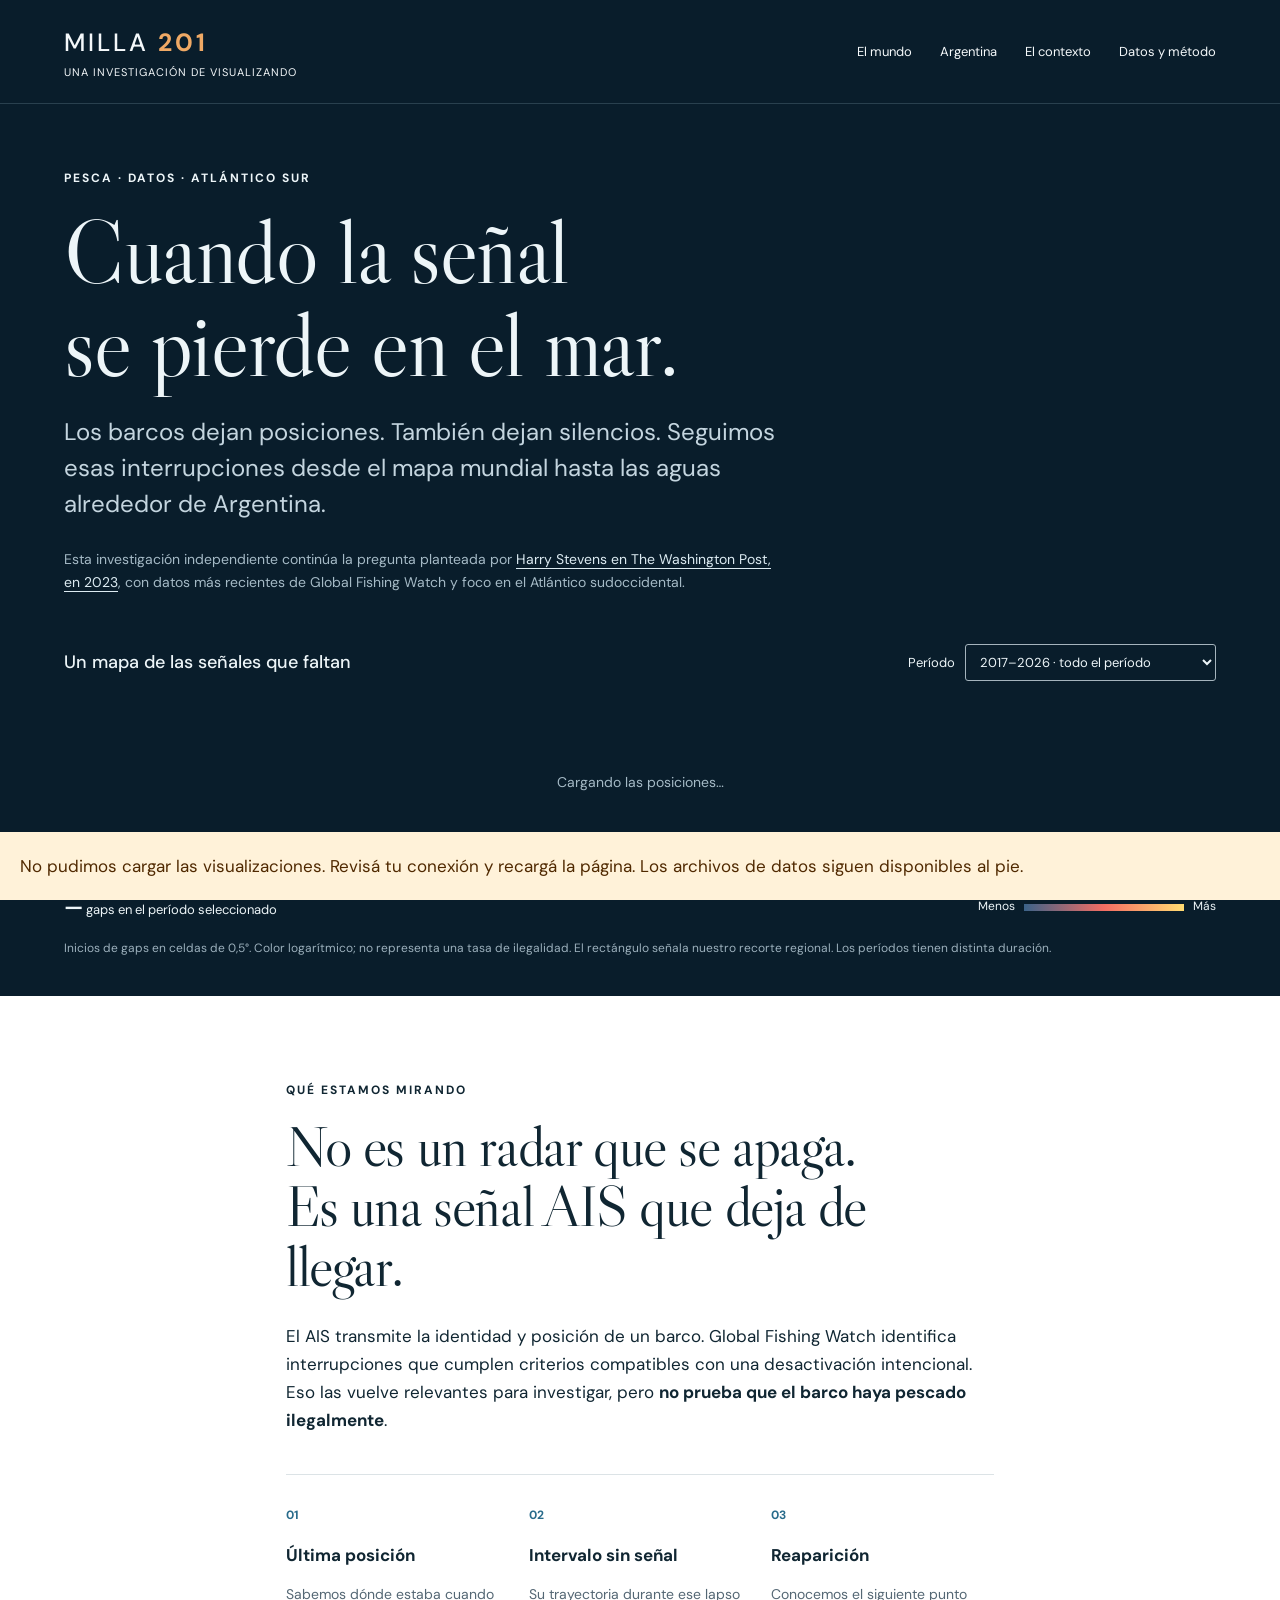
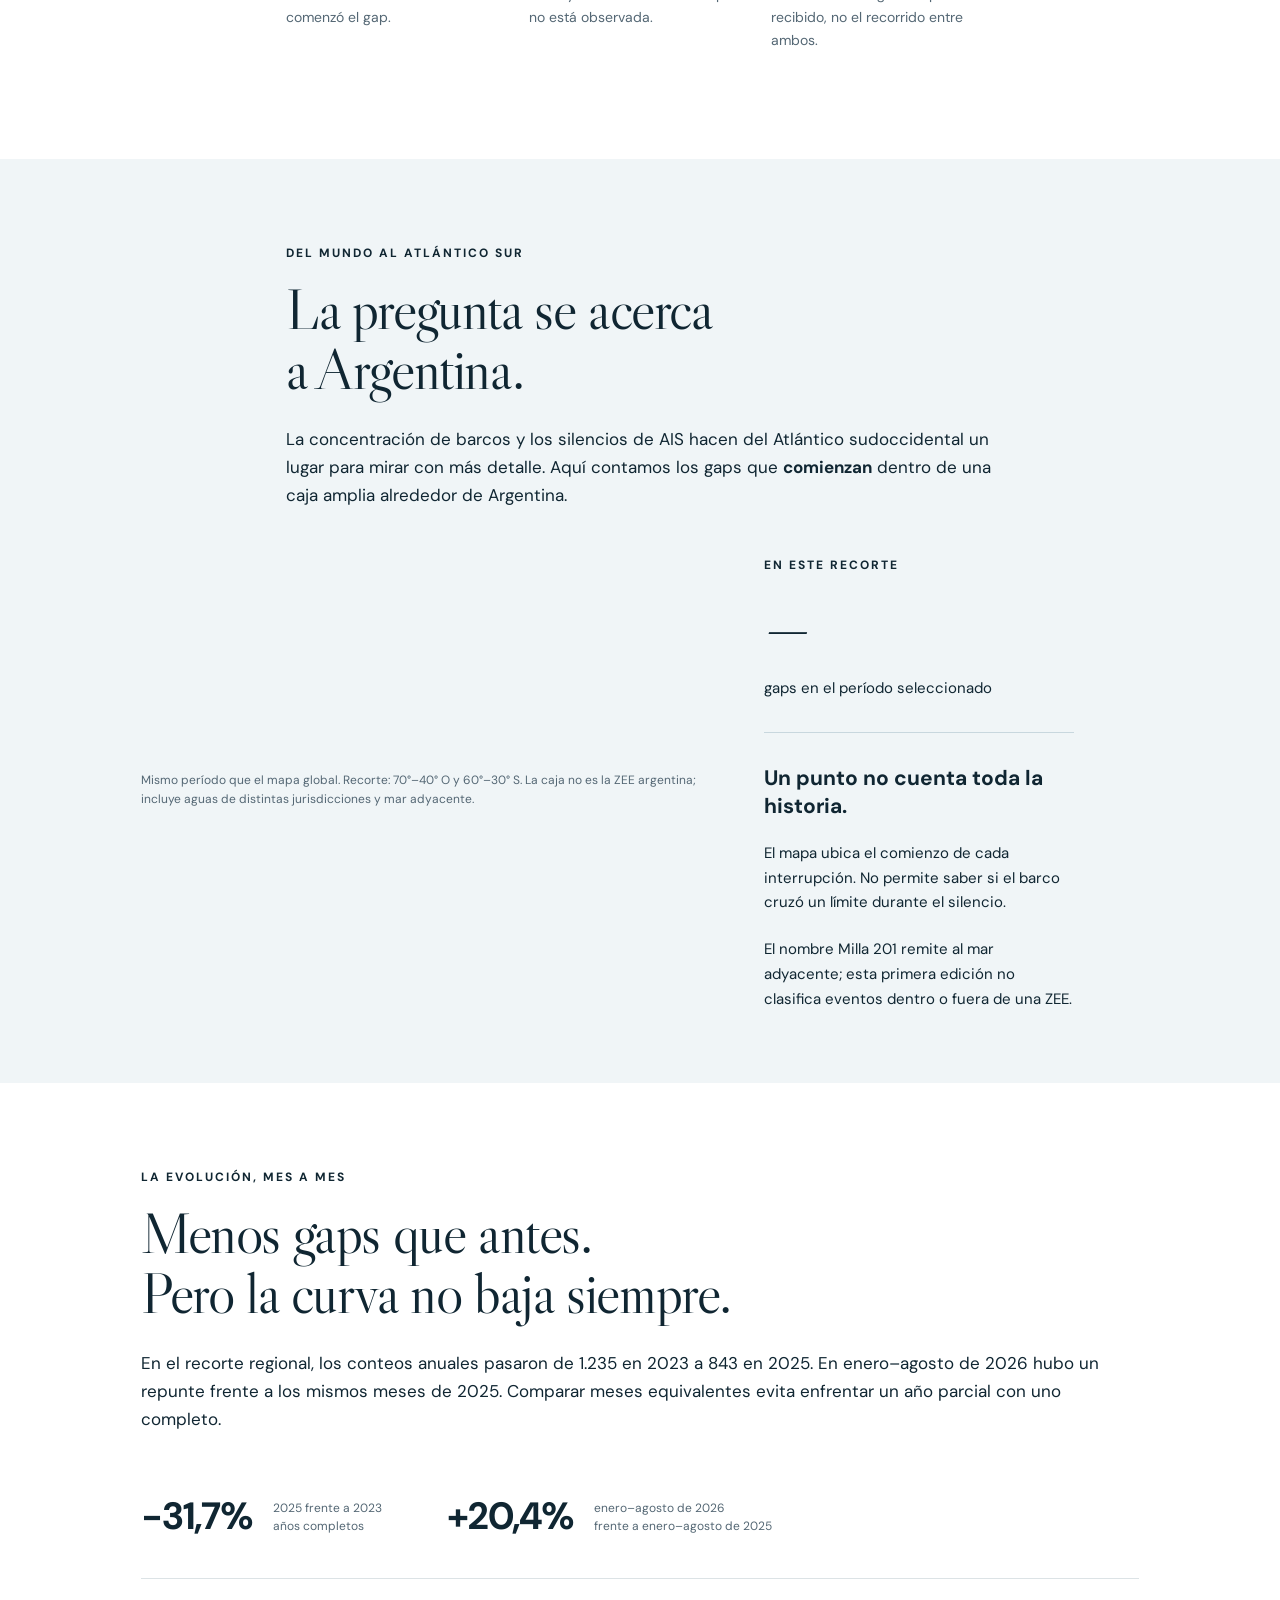
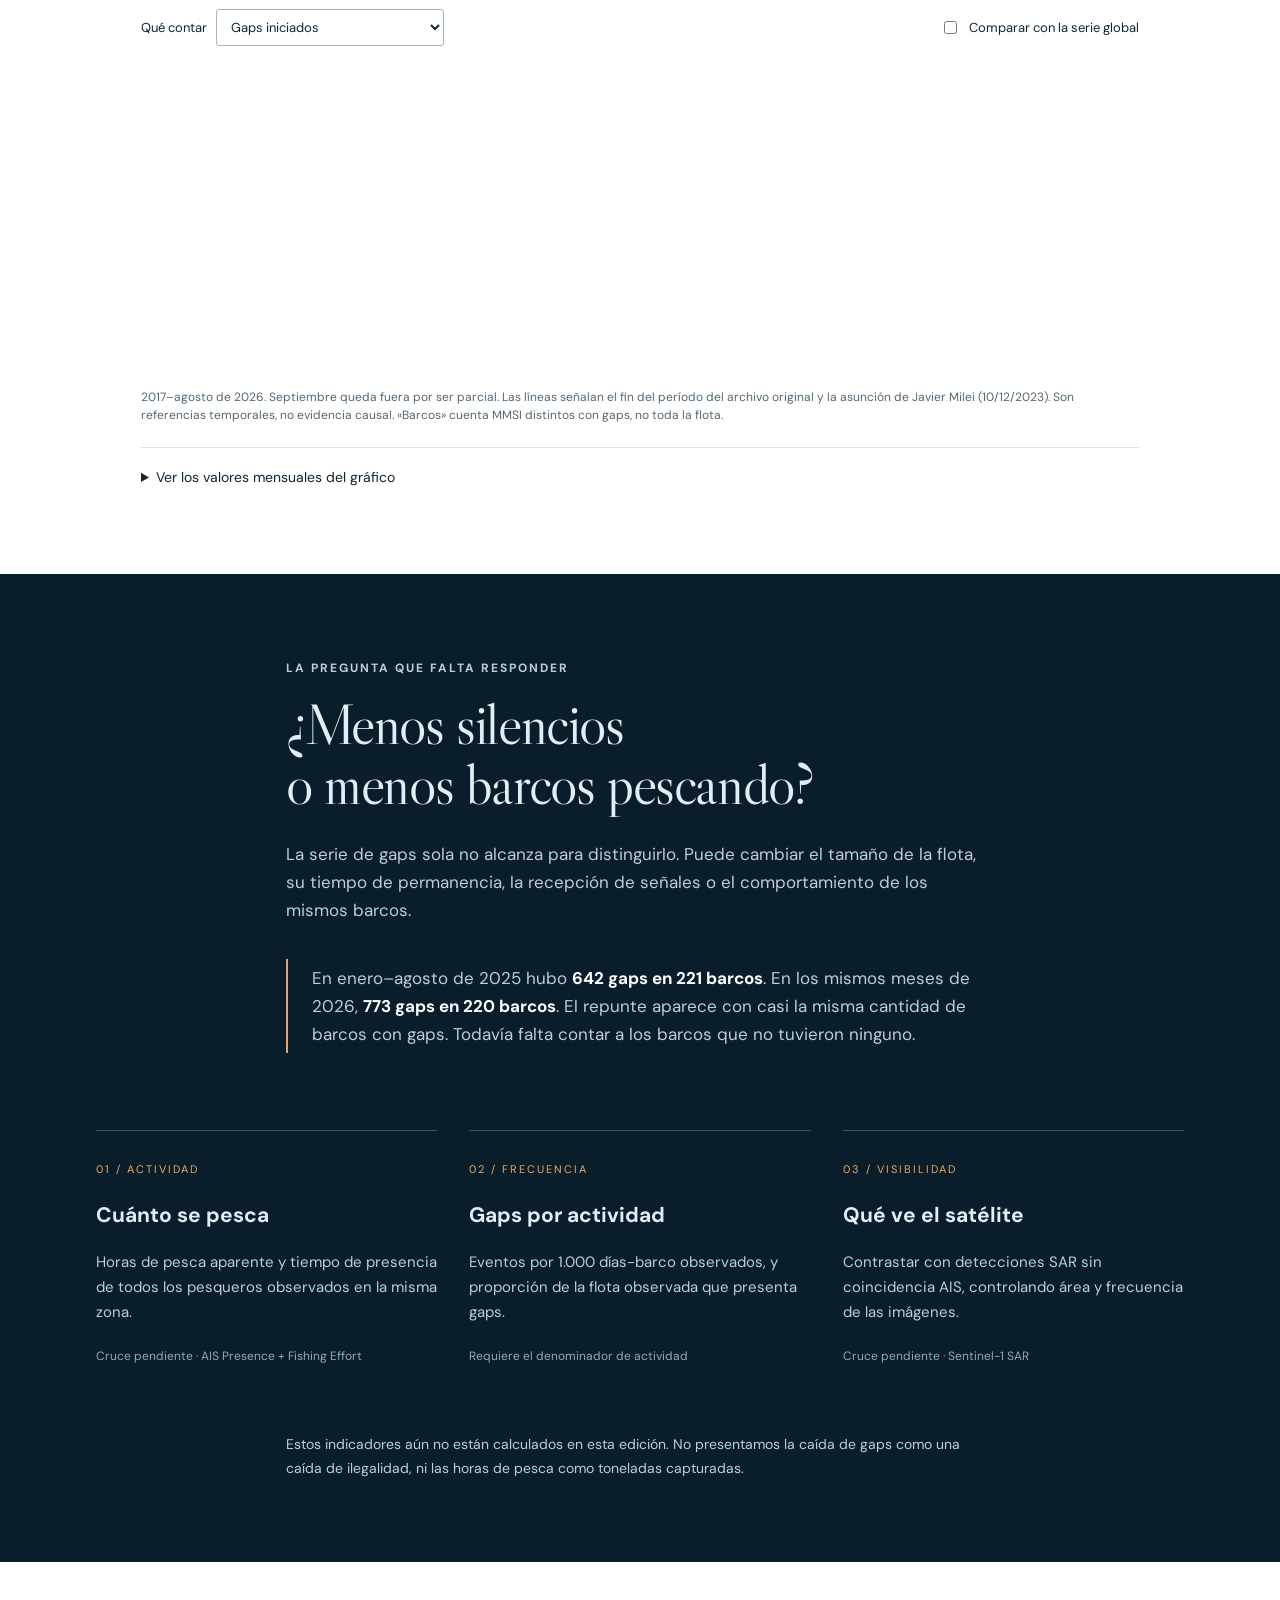
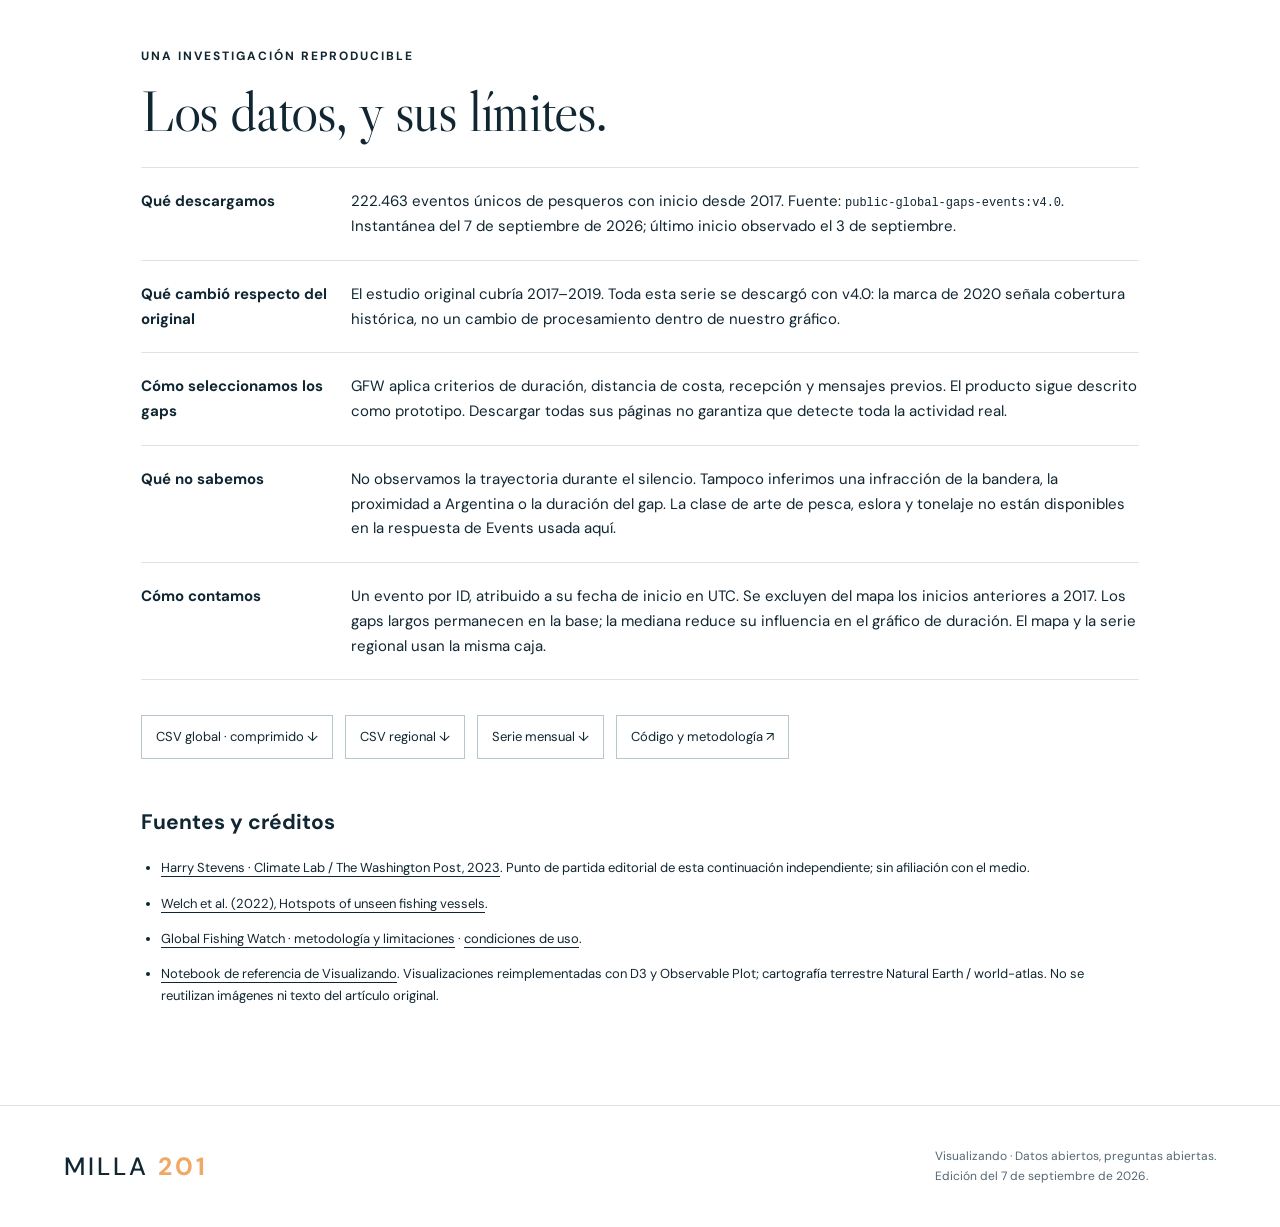
==== site/index.html @ 171c36e3 "Build Milla 201 research site and reproducible GFW data pipeline" ====
<!doctype html>
<html lang="es"><head><meta charset="utf-8"><meta name="viewport" content="width=device-width,initial-scale=1"><meta name="description" content="Una investigación visual sobre los silencios del AIS y la pesca en el Atlántico sudoccidental. Datos de Global Fishing Watch, 2017–2026."><meta name="theme-color" content="#091d2b"><title>Milla 201 — La pesca cuando la señal se pierde</title><link rel="stylesheet" href="css/style.css"><script defer src="vendor/d3.min.js"></script><script defer src="vendor/topojson-client.min.js"></script><script defer src="vendor/plot.umd.min.js"></script><script defer src="js/app.js"></script></head>
<body><a class="skip" href="#argentina">Saltar al análisis de Argentina</a>
<header><a class="brand" href="#">MILLA <b>201</b><span>Una investigación de Visualizando</span></a><nav aria-label="Secciones"><a href="#mundo">El mundo</a><a href="#argentina">Argentina</a><a href="#contexto">El contexto</a><a href="#metodo">Datos y método</a></nav></header>
<main>
<section id="mundo" class="opening"><div class="intro"><p class="eyebrow">PESCA · DATOS · ATLÁNTICO SUR</p><h1>Cuando la señal<br>se pierde en el mar.</h1><p class="deck">Los barcos dejan posiciones. También dejan silencios. Seguimos esas interrupciones desde el mapa mundial hasta las aguas alrededor de Argentina.</p><p class="origin">Esta investigación independiente continúa la pregunta planteada por <a href="https://www.washingtonpost.com/climate-environment/interactive/2023/map-illegal-fishing/">Harry Stevens en The Washington Post, en 2023</a>, con datos más recientes de Global Fishing Watch y foco en el Atlántico sudoccidental.</p></div>
<div class="map-top"><h2>Un mapa de las señales que faltan</h2><label>Período <select id="period"><option value="all">2017–2026 · todo el período</option><option value="2017-2019">2017–2019 · período original</option><option value="2020-2022">2020–2022</option><option value="2023-2025">2023–2025</option><option value="2026">2026 · hasta el 3 de septiembre</option></select></label></div>
<div id="global-map" class="map global" role="img" aria-label="Mapa mundial de inicios de gaps AIS"><p class="loading">Cargando las posiciones…</p></div><div class="map-bottom"><p><strong id="global-count">—</strong> gaps en el período seleccionado</p><div class="legend"><span>Menos</span><i></i><span>Más</span></div></div><p class="figure-note">Inicios de gaps en celdas de 0,5°. Color logarítmico; no representa una tasa de ilegalidad. El rectángulo señala nuestro recorte regional. Los períodos tienen distinta duración.</p></section>
<section class="reading explainer"><p class="eyebrow">QUÉ ESTAMOS MIRANDO</p><h2>No es un radar que se apaga.<br>Es una señal AIS que deja de llegar.</h2><p>El AIS transmite la identidad y posición de un barco. Global Fishing Watch identifica interrupciones que cumplen criterios compatibles con una desactivación intencional. Eso las vuelve relevantes para investigar, pero <strong>no prueba que el barco haya pescado ilegalmente</strong>.</p><div class="sequence"><div><b>01</b><h3>Última posición</h3><p>Sabemos dónde estaba cuando comenzó el gap.</p></div><div><b>02</b><h3>Intervalo sin señal</h3><p>Su trayectoria durante ese lapso no está observada.</p></div><div><b>03</b><h3>Reaparición</h3><p>Conocemos el siguiente punto recibido, no el recorrido entre ambos.</p></div></div></section>
<section id="argentina" class="regional"><div class="reading"><p class="eyebrow">DEL MUNDO AL ATLÁNTICO SUR</p><h2>La pregunta se acerca<br>a Argentina.</h2><p>La concentración de barcos y los silencios de AIS hacen del Atlántico sudoccidental un lugar para mirar con más detalle. Aquí contamos los gaps que <strong>comienzan</strong> dentro de una caja amplia alrededor de Argentina.</p></div><div class="region-layout"><div><div id="region-map" class="map" role="img" aria-label="Inicios de gaps en el Atlántico sudoccidental"></div><p class="figure-note">Mismo período que el mapa global. Recorte: 70°–40° O y 60°–30° S. La caja no es la ZEE argentina; incluye aguas de distintas jurisdicciones y mar adyacente.</p></div><aside><p class="eyebrow">EN ESTE RECORTE</p><p class="big" id="region-count">—</p><p>gaps en el período seleccionado</p><hr><h3>Un punto no cuenta toda la historia.</h3><p>El mapa ubica el comienzo de cada interrupción. No permite saber si el barco cruzó un límite durante el silencio.</p><p>El nombre Milla 201 remite al mar adyacente; esta primera edición no clasifica eventos dentro o fuera de una ZEE.</p></aside></div></section>
<section class="reading wide"><p class="eyebrow">LA EVOLUCIÓN, MES A MES</p><h2>Menos gaps que antes.<br>Pero la curva no baja siempre.</h2><p>En el recorte regional, los conteos anuales pasaron de 1.235 en 2023 a 843 en 2025. En enero–agosto de 2026 hubo un repunte frente a los mismos meses de 2025. Comparar meses equivalentes evita enfrentar un año parcial con uno completo.</p><div class="stat-row"><div><strong>−31,7%</strong><span>2025 frente a 2023<br>años completos</span></div><div><strong>+20,4%</strong><span>enero–agosto de 2026<br>frente a enero–agosto de 2025</span></div></div>
<div class="chart-toolbar"><label>Qué contar <select id="metric"><option value="events">Gaps iniciados</option><option value="vessels">Barcos con al menos un gap</option><option value="medianHours">Duración mediana del gap</option></select></label><label><input type="checkbox" id="show-global"> Comparar con la serie global</label></div><div id="timeline" class="chart" aria-live="polite"></div><div id="global-timeline" class="chart" hidden></div><p class="figure-note">2017–agosto de 2026. Septiembre queda fuera por ser parcial. Las líneas señalan el fin del período del archivo original y la asunción de Javier Milei (10/12/2023). Son referencias temporales, no evidencia causal. «Barcos» cuenta MMSI distintos con gaps, no toda la flota.</p><details><summary>Ver los valores mensuales del gráfico</summary><div class="table-wrap"><table id="monthly-table"><caption>Atlántico sudoccidental · datos mensuales</caption><thead><tr><th>Mes</th><th>Gaps</th><th>Barcos con gaps</th><th>Mediana (horas)</th></tr></thead><tbody></tbody></table></div></details></section>
<section id="contexto" class="context"><div class="reading"><p class="eyebrow">LA PREGUNTA QUE FALTA RESPONDER</p><h2>¿Menos silencios<br>o menos barcos pescando?</h2><p>La serie de gaps sola no alcanza para distinguirlo. Puede cambiar el tamaño de la flota, su tiempo de permanencia, la recepción de señales o el comportamiento de los mismos barcos.</p><p class="callout">En enero–agosto de 2025 hubo <strong>642 gaps en 221 barcos</strong>. En los mismos meses de 2026, <strong>773 gaps en 220 barcos</strong>. El repunte aparece con casi la misma cantidad de barcos con gaps. Todavía falta contar a los barcos que no tuvieron ninguno.</p></div><div class="question-grid"><article><span>01 / ACTIVIDAD</span><h3>Cuánto se pesca</h3><p>Horas de pesca aparente y tiempo de presencia de todos los pesqueros observados en la misma zona.</p><p class="status">Cruce pendiente · AIS Presence + Fishing Effort</p></article><article><span>02 / FRECUENCIA</span><h3>Gaps por actividad</h3><p>Eventos por 1.000 días-barco observados, y proporción de la flota observada que presenta gaps.</p><p class="status">Requiere el denominador de actividad</p></article><article><span>03 / VISIBILIDAD</span><h3>Qué ve el satélite</h3><p>Contrastar con detecciones SAR sin coincidencia AIS, controlando área y frecuencia de las imágenes.</p><p class="status">Cruce pendiente · Sentinel-1 SAR</p></article></div><div class="reading"><p>Estos indicadores aún no están calculados en esta edición. No presentamos la caída de gaps como una caída de ilegalidad, ni las horas de pesca como toneladas capturadas.</p></div></section>
<section id="metodo" class="reading wide methodology"><p class="eyebrow">UNA INVESTIGACIÓN REPRODUCIBLE</p><h2>Los datos, y sus límites.</h2><dl><dt>Qué descargamos</dt><dd>222.463 eventos únicos de pesqueros con inicio desde 2017. Fuente: <code>public-global-gaps-events:v4.0</code>. Instantánea del 7 de septiembre de 2026; último inicio observado el 3 de septiembre.</dd><dt>Qué cambió respecto del original</dt><dd>El estudio original cubría 2017–2019. Toda esta serie se descargó con v4.0: la marca de 2020 señala cobertura histórica, no un cambio de procesamiento dentro de nuestro gráfico.</dd><dt>Cómo seleccionamos los gaps</dt><dd>GFW aplica criterios de duración, distancia de costa, recepción y mensajes previos. El producto sigue descrito como prototipo. Descargar todas sus páginas no garantiza que detecte toda la actividad real.</dd><dt>Qué no sabemos</dt><dd>No observamos la trayectoria durante el silencio. Tampoco inferimos una infracción de la bandera, la proximidad a Argentina o la duración del gap. La clase de arte de pesca, eslora y tonelaje no están disponibles en la respuesta de Events usada aquí.</dd><dt>Cómo contamos</dt><dd>Un evento por ID, atribuido a su fecha de inicio en UTC. Se excluyen del mapa los inicios anteriores a 2017. Los gaps largos permanecen en la base; la mediana reduce su influencia en el gráfico de duración. El mapa y la serie regional usan la misma caja.</dd></dl>
<div class="downloads"><a href="data/ais_disabling_events_2017_2026.csv.gz" download>CSV global · comprimido ↓</a><a href="data/ais_disabling_events_atlantico.csv" download>CSV regional ↓</a><a href="data/monthly.csv" download>Serie mensual ↓</a><a href="https://github.com/visualizando/milla201">Código y metodología ↗</a></div>
<h3>Fuentes y créditos</h3><ul class="sources"><li><a href="https://www.washingtonpost.com/climate-environment/interactive/2023/map-illegal-fishing/">Harry Stevens · Climate Lab / The Washington Post, 2023</a>. Punto de partida editorial de esta continuación independiente; sin afiliación con el medio.</li><li><a href="https://github.com/GlobalFishingWatch/AIS-disabling-high-seas">Welch et al. (2022), Hotspots of unseen fishing vessels</a>.</li><li><a href="https://globalfishingwatch.org/our-apis/documentation/docs/v3/general-api-doc/data-caveats">Global Fishing Watch · metodología y limitaciones</a> · <a href="https://globalfishingwatch.org/our-apis/documentation/docs/license-rate-limits">condiciones de uso</a>.</li><li><a href="https://old.observablehq.com/@rusosnith/pesca-ilegal">Notebook de referencia de Visualizando</a>. Visualizaciones reimplementadas con D3 y Observable Plot; cartografía terrestre Natural Earth / world-atlas. No se reutilizan imágenes ni texto del artículo original.</li></ul></section>
</main><footer><a class="brand" href="#">MILLA <b>201</b></a><p>Visualizando · Datos abiertos, preguntas abiertas.<br>Edición del 7 de septiembre de 2026.</p></footer><div id="error" hidden role="alert"></div>
</body></html>
---- site/css/style.css ----
@import url('https://fonts.googleapis.com/css2?family=DM+Sans:wght@400;500;600;700&family=Libre+Caslon+Display&display=swap');
:root{--ink:#102632;--navy:#091d2b;--blue:#286b8b;--paper:#fff;--muted:#546774;--line:#dce3e6;--orange:#ba733d}*{box-sizing:border-box}html{scroll-behavior:smooth;scroll-padding-top:80px}body{margin:0;background:var(--paper);color:var(--ink);font:17px/1.65 'DM Sans',system-ui,sans-serif}a{color:inherit;text-underline-offset:4px}a:hover{color:#267798}button,select,input{font:inherit}select{padding:8px 30px 8px 10px;border:1px solid #a5b4bd;border-radius:3px;background:transparent;color:inherit;max-width:100%}select option{color:#102632;background:white}:focus-visible{outline:3px solid #dc934c;outline-offset:4px}.skip{position:absolute;top:-100px;left:12px;z-index:10;background:white;padding:12px}.skip:focus{top:10px}header{padding:22px 5vw;display:flex;justify-content:space-between;align-items:center;background:var(--navy);color:#f4f8fa;border-bottom:1px solid #29404e}.brand{text-decoration:none;font-size:25px;letter-spacing:3px;font-weight:500}.brand b{color:#efa965}.brand span{display:block;font-size:11px;font-weight:400;letter-spacing:1px;text-transform:uppercase}nav{display:flex;gap:28px;font-size:13px}nav a{text-decoration:none}h1,h2{font-family:'Libre Caslon Display',Georgia,serif;font-weight:400;line-height:1.04;letter-spacing:-1.4px}h1{font-size:clamp(54px,7vw,104px);margin:16px 0 22px}h2{font-size:clamp(36px,4.5vw,58px);margin:15px 0 26px}h3{font-size:21px;line-height:1.3}p{margin:0 0 22px}.eyebrow{font-size:12px;letter-spacing:2px;font-weight:700;margin-bottom:14px}.opening{padding:65px 5vw 38px;background:var(--navy);color:#edf5f8}.intro{max-width:1000px}.deck{font-size:clamp(19px,2vw,24px);max-width:750px;color:#c4d5df;line-height:1.5}.origin{font-size:14px;max-width:720px;color:#a5bac6;margin:26px 0 50px}.origin a{color:#dcebf2}.map-top{display:flex;align-items:center;justify-content:space-between;gap:24px;max-width:1250px;margin:auto}.map-top h2{font:500 18px 'DM Sans',sans-serif;letter-spacing:0;margin:0}.map-top label{font-size:13px;display:flex;gap:10px;align-items:center}.map{position:relative;width:100%;overflow:hidden}.map canvas{width:100%;display:block}.global{max-width:1400px;margin:20px auto 0}.map-bottom{display:flex;justify-content:space-between;align-items:center;max-width:1250px;margin:4px auto 0;font-size:13px}.map-bottom p{margin:0}.map-bottom strong{font-size:21px;font-variant-numeric:tabular-nums}.legend{display:flex;align-items:center;gap:9px;font-size:12px}.legend i{width:160px;height:7px;background:linear-gradient(90deg,#3b6389,#f36d63,#ffdb72)}.figure-note{font-size:12px;line-height:1.55;color:var(--muted);margin-top:12px}.opening .figure-note{color:#9cb0bc;max-width:1250px;margin:15px auto 0}.reading{max-width:760px;margin:auto;padding:85px 26px}.reading.wide{max-width:1050px}.sequence{display:grid;grid-template-columns:repeat(3,1fr);gap:20px;margin-top:40px;border-top:1px solid var(--line);padding-top:24px}.sequence b{color:var(--blue);font-size:12px}.sequence h3{font-size:17px}.sequence p{font-size:14px;color:var(--muted)}.regional{background:#f0f5f7;padding-bottom:50px}.regional .reading{padding-bottom:25px}.region-layout{display:grid;grid-template-columns:1.5fr 1fr;gap:60px;max-width:1050px;margin:auto;padding:0 26px;align-items:center}.region-layout aside{max-width:310px;font-size:15px}.region-layout .big{font-size:70px;line-height:1;margin:0 0 16px;font-family:'Libre Caslon Display',Georgia,serif}.region-layout hr{border:0;border-top:1px solid #c8d7de;margin:32px 0}.stat-row{display:flex;gap:65px;padding:22px 0 30px;border-bottom:1px solid var(--line);margin:30px 0}.stat-row>div{display:flex;align-items:center;gap:20px}.stat-row strong{font-size:38px;letter-spacing:-1px}.stat-row span{font-size:12px;color:var(--muted);line-height:1.5}.chart-toolbar{display:flex;justify-content:space-between;gap:20px;align-items:center;font-size:13px;flex-wrap:wrap;margin:30px 0}.chart-toolbar label{display:flex;align-items:center;gap:9px}.chart{width:100%;min-height:300px}.chart svg{max-width:100%;height:auto;overflow:visible}.chart figure{margin:0}.table-wrap{max-height:320px;overflow:auto}table{border-collapse:collapse;font-size:13px;width:100%;font-variant-numeric:tabular-nums}th,td{padding:9px;border-bottom:1px solid var(--line);text-align:right}th:first-child,td:first-child{text-align:left}caption{text-align:left;margin:15px 0}details{border-top:1px solid var(--line);padding-top:18px;font-size:14px}summary{cursor:pointer}.context{background:var(--navy);color:#e3eef3;padding-bottom:30px}.context .reading{padding-bottom:30px}.context p{color:#bdced8}.context strong{color:white}.callout{border-left:2px solid #e5a469;padding:5px 0 5px 24px;margin-top:35px}.question-grid{max-width:1140px;margin:auto;display:grid;grid-template-columns:repeat(3,1fr);gap:32px;padding:25px 26px}.question-grid article{border-top:1px solid #3b505e;padding-top:22px}.question-grid span{font-size:11px;letter-spacing:2px;color:#efa965}.question-grid p{font-size:15px}.question-grid .status{font-size:12px;color:#91aab9}.context>.reading:last-child{padding-top:20px;font-size:14px}.methodology dl{display:grid;grid-template-columns:210px 1fr;border-top:1px solid var(--line)}dt,dd{margin:0;padding:21px 0;border-bottom:1px solid var(--line);font-size:15px}dt{font-weight:700;padding-right:20px}code{font-size:12px;overflow-wrap:anywhere}.downloads{display:flex;flex-wrap:wrap;gap:12px;margin:35px 0 50px}.downloads a{border:1px solid #b6c7d0;padding:10px 14px;font-size:13px;text-decoration:none}.sources{font-size:13px;padding-left:20px}.sources li{margin-bottom:14px}footer{padding:40px 5vw;border-top:1px solid var(--line);display:flex;justify-content:space-between;align-items:center}footer p{font-size:12px;color:var(--muted);margin:0}#error{position:fixed;bottom:0;left:0;right:0;background:#fff2d9;color:#502900;padding:20px;z-index:20}.loading{padding:70px 0;text-align:center;font-size:14px;color:#a5bac6}input{accent-color:var(--blue)}
@media(max-width:700px){header{padding:18px 22px}.brand{font-size:21px}.brand span{font-size:9px}nav{gap:13px;font-size:11px}nav a:first-child,nav a:last-child{display:none}.opening{padding:42px 22px 28px}.origin{margin-bottom:30px}.map-top{display:block}.map-top h2{margin-bottom:15px}.map-top label{display:block}.map-top select{display:block;margin-top:6px;width:100%;font-size:12px}.map-bottom{align-items:flex-start;gap:15px}.legend i{width:65px}.map-bottom strong{font-size:17px}.reading{padding:55px 22px}.sequence{gap:12px}.sequence p{font-size:12px}.sequence h3{font-size:14px}.region-layout{grid-template-columns:1fr;gap:20px;padding:0 22px}.region-layout aside{max-width:none}.region-layout .big{font-size:50px}.region-layout aside hr{margin:20px 0}.stat-row{gap:25px;justify-content:space-between}.stat-row>div{display:block}.stat-row strong{font-size:30px}.stat-row span{display:block}.question-grid{grid-template-columns:1fr;gap:15px;padding:15px 22px}.methodology dl{display:block}dt{border:0;padding-bottom:0}dd{padding-top:7px}.chart-toolbar{display:block}.chart-toolbar label{margin:12px 0}footer{gap:20px}.figure-note{font-size:12px}}
@media(prefers-reduced-motion:reduce){html{scroll-behavior:auto}}
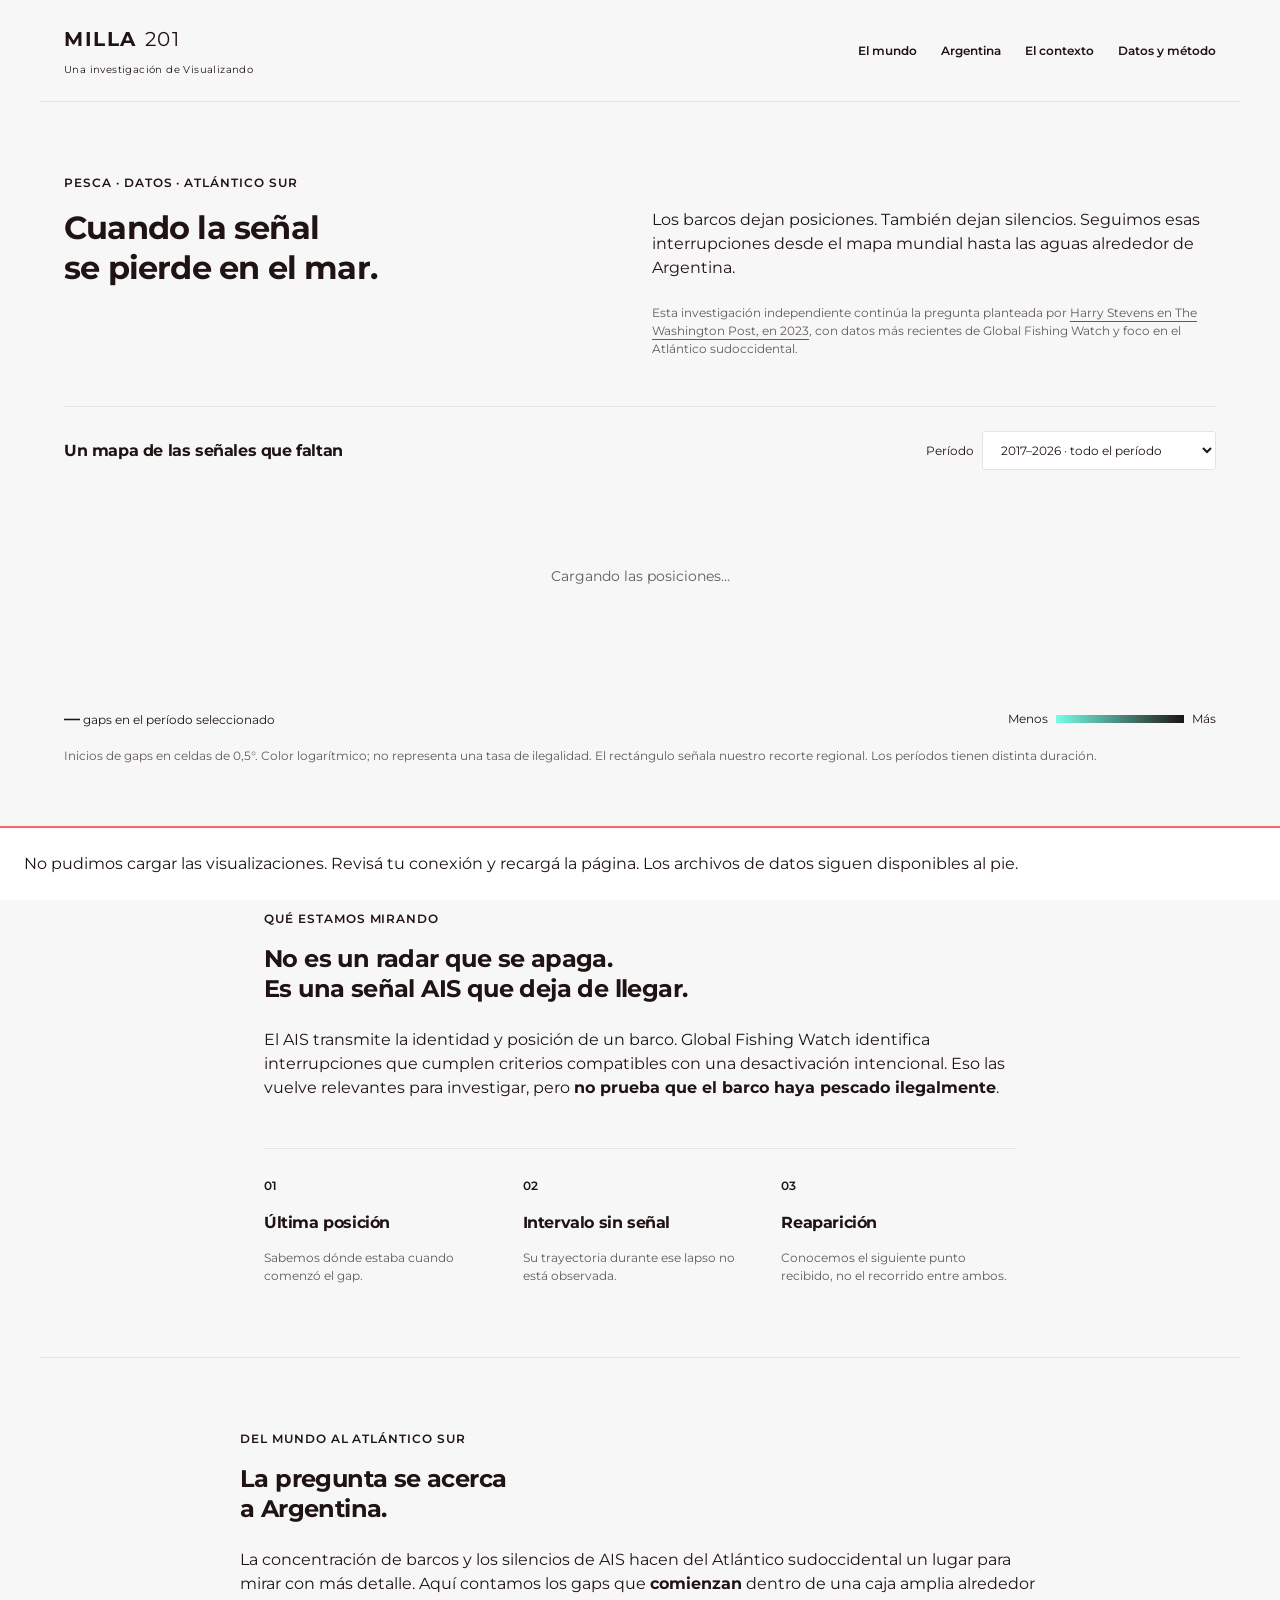
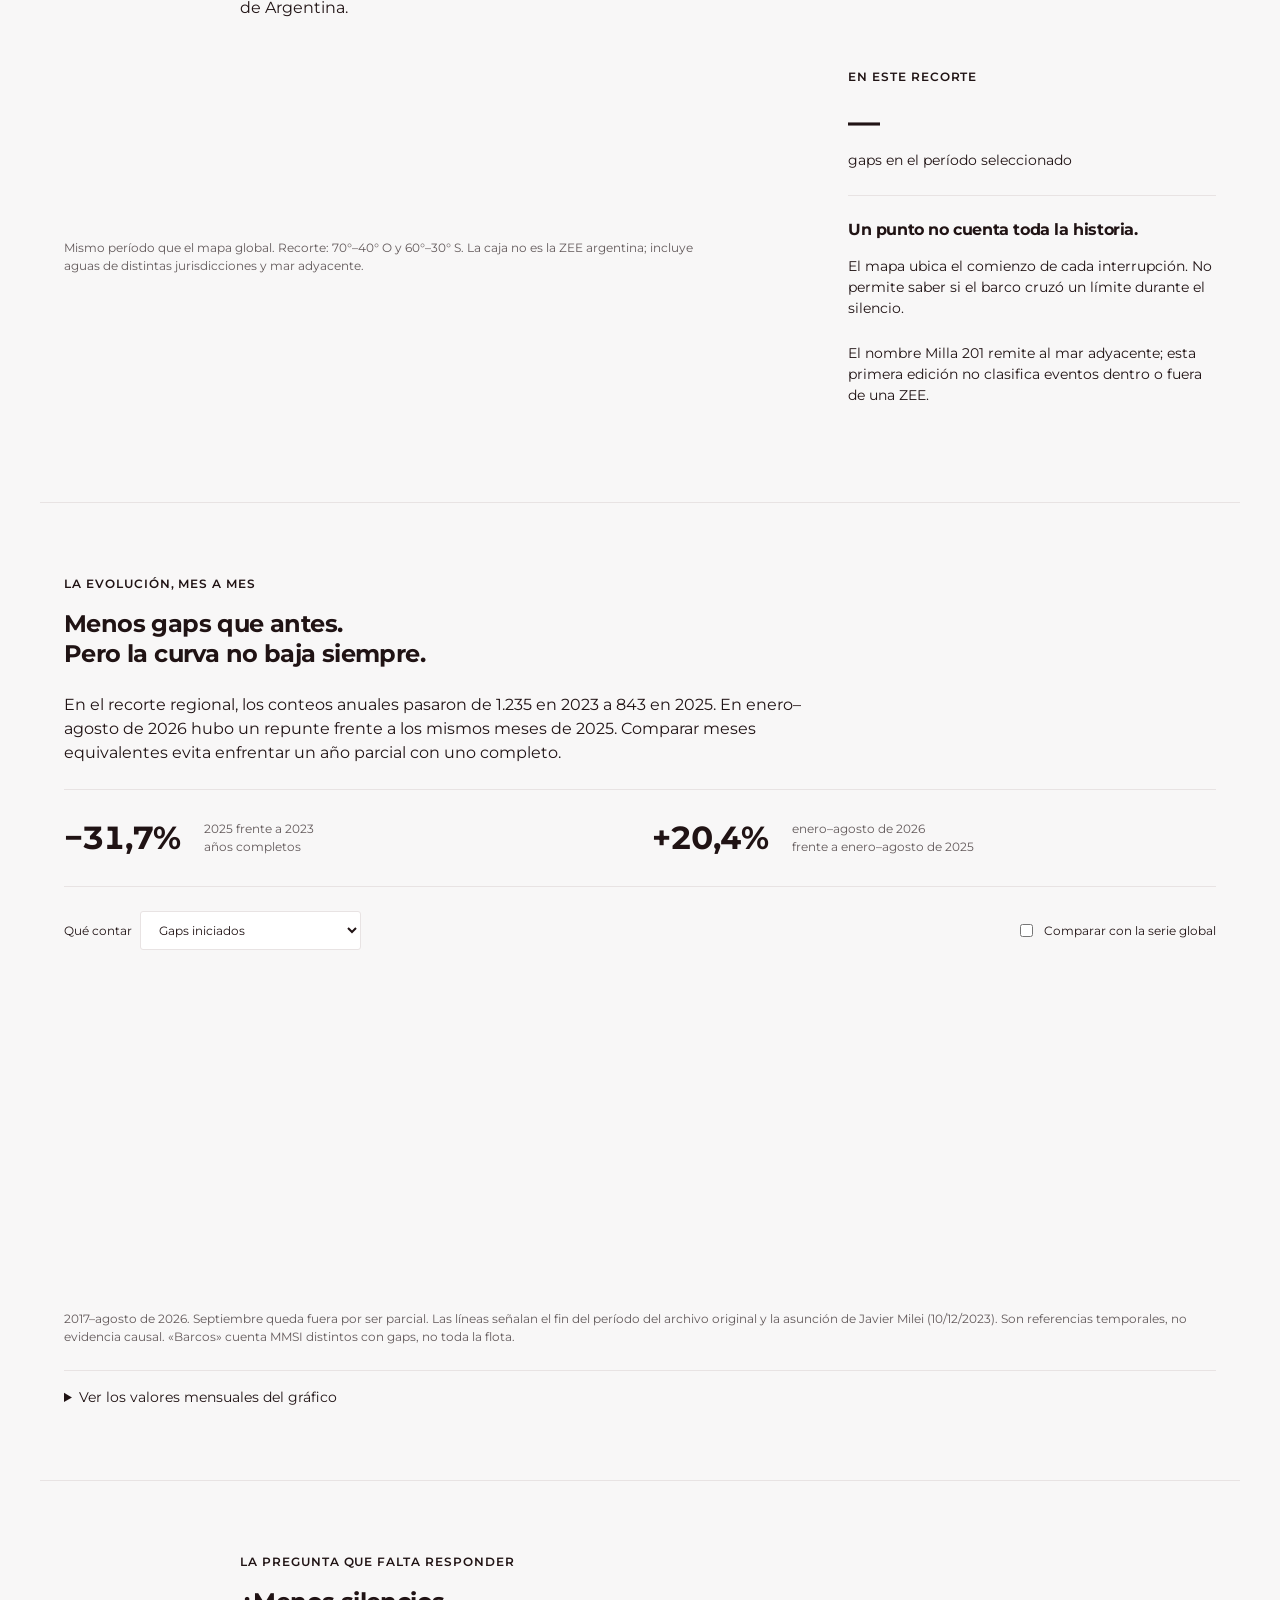
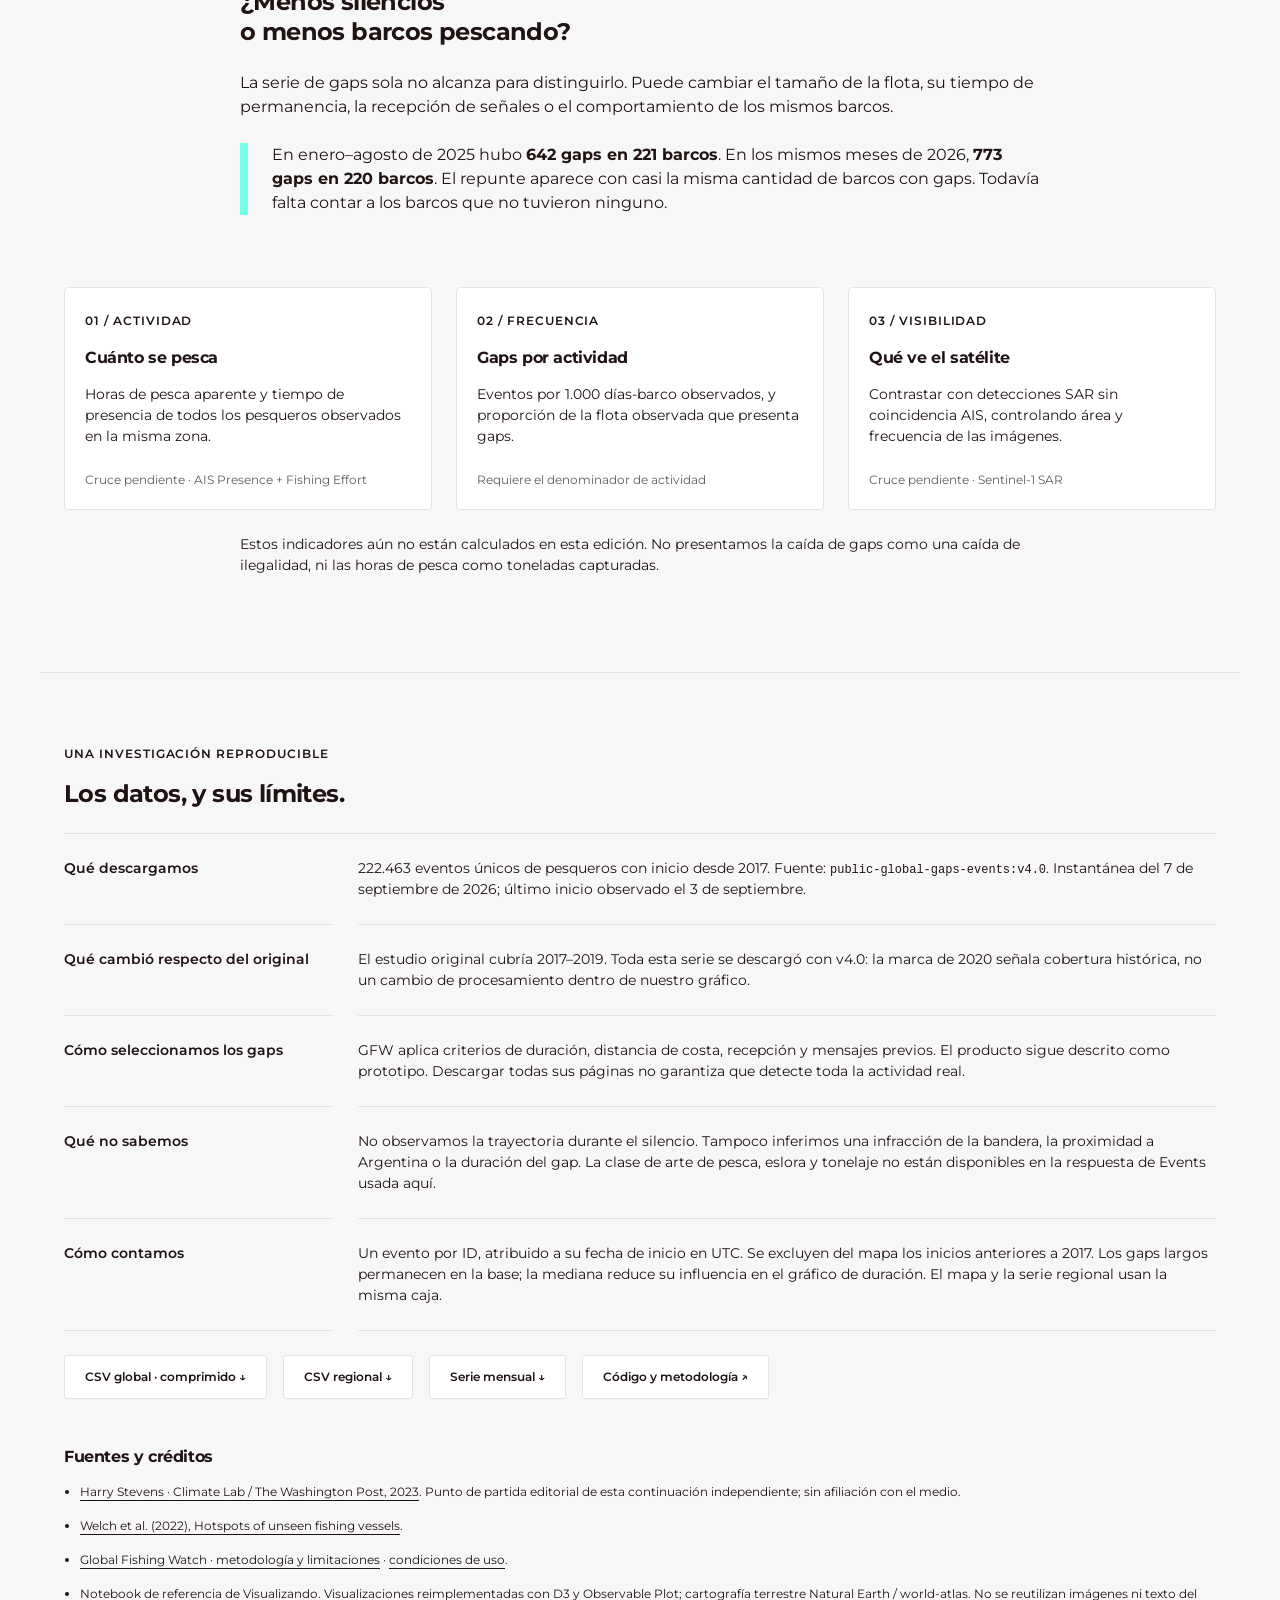
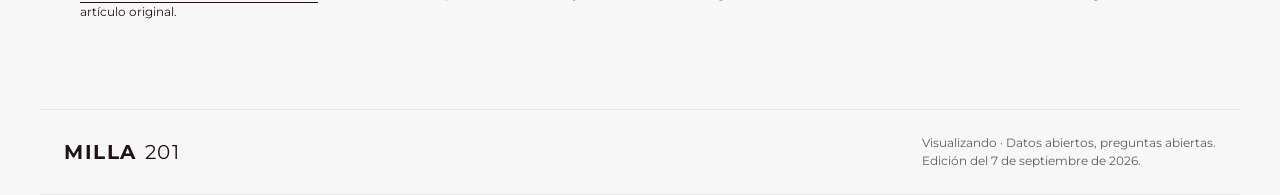
==== commit e142c331: "Apply Heritage light editorial design to maps and narrative" ====
--- a/site/index.html
+++ b/site/index.html
@@ -1,5 +1,5 @@
 <!doctype html>
-<html lang="es"><head><meta charset="utf-8"><meta name="viewport" content="width=device-width,initial-scale=1"><meta name="description" content="Una investigación visual sobre los silencios del AIS y la pesca en el Atlántico sudoccidental. Datos de Global Fishing Watch, 2017–2026."><meta name="theme-color" content="#091d2b"><title>Milla 201 — La pesca cuando la señal se pierde</title><link rel="stylesheet" href="css/style.css"><script defer src="vendor/d3.min.js"></script><script defer src="vendor/topojson-client.min.js"></script><script defer src="vendor/plot.umd.min.js"></script><script defer src="js/app.js"></script></head>
+<html lang="es"><head><meta charset="utf-8"><meta name="viewport" content="width=device-width,initial-scale=1"><meta name="description" content="Una investigación visual sobre los silencios del AIS y la pesca en el Atlántico sudoccidental. Datos de Global Fishing Watch, 2017–2026."><meta name="theme-color" content="#F8F7F7"><title>Milla 201 — La pesca cuando la señal se pierde</title><link rel="stylesheet" href="css/style.css"><script defer src="vendor/d3.min.js"></script><script defer src="vendor/topojson-client.min.js"></script><script defer src="vendor/plot.umd.min.js"></script><script defer src="js/app.js"></script></head>
 <body><a class="skip" href="#argentina">Saltar al análisis de Argentina</a>
 <header><a class="brand" href="#">MILLA <b>201</b><span>Una investigación de Visualizando</span></a><nav aria-label="Secciones"><a href="#mundo">El mundo</a><a href="#argentina">Argentina</a><a href="#contexto">El contexto</a><a href="#metodo">Datos y método</a></nav></header>
 <main>
--- a/site/css/style.css
+++ b/site/css/style.css
@@ -1,4 +1,12 @@
-@import url('https://fonts.googleapis.com/css2?family=DM+Sans:wght@400;500;600;700&family=Libre+Caslon+Display&display=swap');
-:root{--ink:#102632;--navy:#091d2b;--blue:#286b8b;--paper:#fff;--muted:#546774;--line:#dce3e6;--orange:#ba733d}*{box-sizing:border-box}html{scroll-behavior:smooth;scroll-padding-top:80px}body{margin:0;background:var(--paper);color:var(--ink);font:17px/1.65 'DM Sans',system-ui,sans-serif}a{color:inherit;text-underline-offset:4px}a:hover{color:#267798}button,select,input{font:inherit}select{padding:8px 30px 8px 10px;border:1px solid #a5b4bd;border-radius:3px;background:transparent;color:inherit;max-width:100%}select option{color:#102632;background:white}:focus-visible{outline:3px solid #dc934c;outline-offset:4px}.skip{position:absolute;top:-100px;left:12px;z-index:10;background:white;padding:12px}.skip:focus{top:10px}header{padding:22px 5vw;display:flex;justify-content:space-between;align-items:center;background:var(--navy);color:#f4f8fa;border-bottom:1px solid #29404e}.brand{text-decoration:none;font-size:25px;letter-spacing:3px;font-weight:500}.brand b{color:#efa965}.brand span{display:block;font-size:11px;font-weight:400;letter-spacing:1px;text-transform:uppercase}nav{display:flex;gap:28px;font-size:13px}nav a{text-decoration:none}h1,h2{font-family:'Libre Caslon Display',Georgia,serif;font-weight:400;line-height:1.04;letter-spacing:-1.4px}h1{font-size:clamp(54px,7vw,104px);margin:16px 0 22px}h2{font-size:clamp(36px,4.5vw,58px);margin:15px 0 26px}h3{font-size:21px;line-height:1.3}p{margin:0 0 22px}.eyebrow{font-size:12px;letter-spacing:2px;font-weight:700;margin-bottom:14px}.opening{padding:65px 5vw 38px;background:var(--navy);color:#edf5f8}.intro{max-width:1000px}.deck{font-size:clamp(19px,2vw,24px);max-width:750px;color:#c4d5df;line-height:1.5}.origin{font-size:14px;max-width:720px;color:#a5bac6;margin:26px 0 50px}.origin a{color:#dcebf2}.map-top{display:flex;align-items:center;justify-content:space-between;gap:24px;max-width:1250px;margin:auto}.map-top h2{font:500 18px 'DM Sans',sans-serif;letter-spacing:0;margin:0}.map-top label{font-size:13px;display:flex;gap:10px;align-items:center}.map{position:relative;width:100%;overflow:hidden}.map canvas{width:100%;display:block}.global{max-width:1400px;margin:20px auto 0}.map-bottom{display:flex;justify-content:space-between;align-items:center;max-width:1250px;margin:4px auto 0;font-size:13px}.map-bottom p{margin:0}.map-bottom strong{font-size:21px;font-variant-numeric:tabular-nums}.legend{display:flex;align-items:center;gap:9px;font-size:12px}.legend i{width:160px;height:7px;background:linear-gradient(90deg,#3b6389,#f36d63,#ffdb72)}.figure-note{font-size:12px;line-height:1.55;color:var(--muted);margin-top:12px}.opening .figure-note{color:#9cb0bc;max-width:1250px;margin:15px auto 0}.reading{max-width:760px;margin:auto;padding:85px 26px}.reading.wide{max-width:1050px}.sequence{display:grid;grid-template-columns:repeat(3,1fr);gap:20px;margin-top:40px;border-top:1px solid var(--line);padding-top:24px}.sequence b{color:var(--blue);font-size:12px}.sequence h3{font-size:17px}.sequence p{font-size:14px;color:var(--muted)}.regional{background:#f0f5f7;padding-bottom:50px}.regional .reading{padding-bottom:25px}.region-layout{display:grid;grid-template-columns:1.5fr 1fr;gap:60px;max-width:1050px;margin:auto;padding:0 26px;align-items:center}.region-layout aside{max-width:310px;font-size:15px}.region-layout .big{font-size:70px;line-height:1;margin:0 0 16px;font-family:'Libre Caslon Display',Georgia,serif}.region-layout hr{border:0;border-top:1px solid #c8d7de;margin:32px 0}.stat-row{display:flex;gap:65px;padding:22px 0 30px;border-bottom:1px solid var(--line);margin:30px 0}.stat-row>div{display:flex;align-items:center;gap:20px}.stat-row strong{font-size:38px;letter-spacing:-1px}.stat-row span{font-size:12px;color:var(--muted);line-height:1.5}.chart-toolbar{display:flex;justify-content:space-between;gap:20px;align-items:center;font-size:13px;flex-wrap:wrap;margin:30px 0}.chart-toolbar label{display:flex;align-items:center;gap:9px}.chart{width:100%;min-height:300px}.chart svg{max-width:100%;height:auto;overflow:visible}.chart figure{margin:0}.table-wrap{max-height:320px;overflow:auto}table{border-collapse:collapse;font-size:13px;width:100%;font-variant-numeric:tabular-nums}th,td{padding:9px;border-bottom:1px solid var(--line);text-align:right}th:first-child,td:first-child{text-align:left}caption{text-align:left;margin:15px 0}details{border-top:1px solid var(--line);padding-top:18px;font-size:14px}summary{cursor:pointer}.context{background:var(--navy);color:#e3eef3;padding-bottom:30px}.context .reading{padding-bottom:30px}.context p{color:#bdced8}.context strong{color:white}.callout{border-left:2px solid #e5a469;padding:5px 0 5px 24px;margin-top:35px}.question-grid{max-width:1140px;margin:auto;display:grid;grid-template-columns:repeat(3,1fr);gap:32px;padding:25px 26px}.question-grid article{border-top:1px solid #3b505e;padding-top:22px}.question-grid span{font-size:11px;letter-spacing:2px;color:#efa965}.question-grid p{font-size:15px}.question-grid .status{font-size:12px;color:#91aab9}.context>.reading:last-child{padding-top:20px;font-size:14px}.methodology dl{display:grid;grid-template-columns:210px 1fr;border-top:1px solid var(--line)}dt,dd{margin:0;padding:21px 0;border-bottom:1px solid var(--line);font-size:15px}dt{font-weight:700;padding-right:20px}code{font-size:12px;overflow-wrap:anywhere}.downloads{display:flex;flex-wrap:wrap;gap:12px;margin:35px 0 50px}.downloads a{border:1px solid #b6c7d0;padding:10px 14px;font-size:13px;text-decoration:none}.sources{font-size:13px;padding-left:20px}.sources li{margin-bottom:14px}footer{padding:40px 5vw;border-top:1px solid var(--line);display:flex;justify-content:space-between;align-items:center}footer p{font-size:12px;color:var(--muted);margin:0}#error{position:fixed;bottom:0;left:0;right:0;background:#fff2d9;color:#502900;padding:20px;z-index:20}.loading{padding:70px 0;text-align:center;font-size:14px;color:#a5bac6}input{accent-color:var(--blue)}
-@media(max-width:700px){header{padding:18px 22px}.brand{font-size:21px}.brand span{font-size:9px}nav{gap:13px;font-size:11px}nav a:first-child,nav a:last-child{display:none}.opening{padding:42px 22px 28px}.origin{margin-bottom:30px}.map-top{display:block}.map-top h2{margin-bottom:15px}.map-top label{display:block}.map-top select{display:block;margin-top:6px;width:100%;font-size:12px}.map-bottom{align-items:flex-start;gap:15px}.legend i{width:65px}.map-bottom strong{font-size:17px}.reading{padding:55px 22px}.sequence{gap:12px}.sequence p{font-size:12px}.sequence h3{font-size:14px}.region-layout{grid-template-columns:1fr;gap:20px;padding:0 22px}.region-layout aside{max-width:none}.region-layout .big{font-size:50px}.region-layout aside hr{margin:20px 0}.stat-row{gap:25px;justify-content:space-between}.stat-row>div{display:block}.stat-row strong{font-size:30px}.stat-row span{display:block}.question-grid{grid-template-columns:1fr;gap:15px;padding:15px 22px}.methodology dl{display:block}dt{border:0;padding-bottom:0}dd{padding-top:7px}.chart-toolbar{display:block}.chart-toolbar label{margin:12px 0}footer{gap:20px}.figure-note{font-size:12px}}
+@import url('https://fonts.googleapis.com/css2?family=Montserrat:wght@400;600;700&display=swap');
+:root{--color-primary:#201314;--color-secondary:#76ffe6;--color-tertiary:#FF666B;--color-neutral:#F8F7F7;--color-surface:#FFFFFF;--color-on-tertiary:#FFFFFF;--color-border:#E8E3E3;--color-muted:color-mix(in srgb,var(--color-primary) 70%,var(--color-surface));--space-sm:8px;--space-md:16px;--space-lg:24px;--radius-sm:3px;--radius-md:4px;--cols:12;--gutter:24px;--margin:24px;--bl:8px;--maxw:1200px}
+*{box-sizing:border-box}html{scroll-behavior:smooth}body{margin:0;background:var(--color-neutral);color:var(--color-primary);font:400 1rem/1.5 Montserrat,system-ui,sans-serif}a{color:inherit;text-underline-offset:4px}a:hover{text-decoration-color:var(--color-tertiary)}select,input,button{font:inherit}select{padding:10px 14px;border:1px solid var(--color-border);border-radius:var(--radius-sm);background:var(--color-surface);color:var(--color-primary);max-width:100%}:focus-visible{outline:2px solid var(--color-primary);outline-offset:4px}input{accent-color:var(--color-primary)}.skip{position:absolute;top:-100px;background:var(--color-surface);padding:var(--space-md);z-index:10}.skip:focus{top:0}
+header,footer{max-width:var(--maxw);margin:auto;padding:var(--space-lg) var(--margin);display:flex;justify-content:space-between;align-items:center;gap:var(--gutter);border-bottom:1px solid var(--color-border)}.brand{text-decoration:none;font-size:1.25rem;letter-spacing:.08em;font-weight:700;white-space:nowrap}.brand b{font-weight:400}.brand span{display:block;font-size:.625rem;font-weight:400;letter-spacing:.04em;margin-top:var(--space-sm)}nav{display:flex;flex-wrap:wrap;gap:var(--space-lg);font-size:.75rem;font-weight:600}nav a{text-decoration:none}nav a:hover{text-decoration:underline}
+h1,h2,h3{font-family:inherit;font-weight:700;line-height:1.25;letter-spacing:-.025em}h1{font-size:2rem;margin:0}h2{font-size:1.5rem;margin:var(--space-md) 0 var(--space-lg)}h3{font-size:1rem;margin:var(--space-md) 0}p{margin:0 0 var(--space-lg)}.eyebrow,.question-grid article>span{font-size:.75rem;font-weight:600;letter-spacing:.08em;margin-bottom:var(--space-md)}
+.opening,.regional,.context{max-width:var(--maxw);margin:auto;padding:calc(var(--space-lg)*3) var(--margin)}.intro{display:grid;grid-template-columns:repeat(var(--cols),minmax(0,1fr));gap:0 var(--gutter);padding-bottom:calc(var(--space-lg)*2)}.intro .eyebrow{grid-column:1/-1}.intro h1{grid-column:1/6;grid-row:2/4}.deck{grid-column:7/-1;font-size:1rem}.origin{grid-column:7/-1;font-size:.75rem;color:var(--color-muted);margin:0}
+.map-top{display:flex;justify-content:space-between;align-items:center;gap:var(--space-lg);border-top:1px solid var(--color-border);padding-top:var(--space-lg)}.map-top h2{font-size:1rem;margin:0}.map-top label,.chart-toolbar label{display:flex;gap:var(--space-sm);align-items:center;font-size:.75rem}.map{position:relative;width:100%;overflow:hidden}.map canvas{width:100%;display:block}.global{margin:var(--space-lg) auto}.map-bottom{display:flex;justify-content:space-between;gap:var(--space-md);align-items:center;font-size:.75rem}.map-bottom p{margin:0}.map-bottom strong{font-size:1rem;font-variant-numeric:tabular-nums}.legend{display:flex;align-items:center;gap:var(--space-sm);font-size:.75rem}.legend i{width:128px;height:var(--space-sm);background:linear-gradient(90deg,var(--color-secondary),var(--color-primary))}.figure-note{font-size:.75rem;line-height:1.5;color:var(--color-muted);margin:var(--space-md) 0 0}
+.reading{max-width:800px;margin:auto;padding:calc(var(--space-lg)*3) var(--margin)}.reading.wide{max-width:var(--maxw)}.reading.wide>p:not(.figure-note){max-width:752px}.explainer{border-top:1px solid var(--color-border)}.sequence{display:grid;grid-template-columns:repeat(3,minmax(0,1fr));gap:var(--gutter);margin-top:calc(var(--space-lg)*2);border-top:1px solid var(--color-border);padding-top:var(--space-lg)}.sequence b{font-size:.75rem;font-weight:600}.sequence p{font-size:.75rem;color:var(--color-muted);margin:0}.regional,.context{border-block:1px solid var(--color-border)}.regional .reading,.context .reading{padding:0 0 var(--space-lg)}.region-layout{display:grid;grid-template-columns:repeat(var(--cols),minmax(0,1fr));gap:var(--gutter);align-items:center}.region-layout>div{grid-column:1/8}.region-layout aside{grid-column:9/-1;font-size:.875rem}.big{font-size:2rem;line-height:1.25;font-weight:700;font-variant-numeric:tabular-nums;margin:0 0 var(--space-sm)}hr{border:0;border-top:1px solid var(--color-border);margin:var(--space-lg) 0}
+.stat-row{display:grid;grid-template-columns:repeat(2,minmax(0,1fr));gap:var(--gutter);padding:var(--space-lg) 0;margin:var(--space-lg) 0;border-block:1px solid var(--color-border)}.stat-row>div{display:flex;align-items:center;gap:var(--space-lg)}.stat-row strong{font-size:2rem;letter-spacing:-.025em;font-variant-numeric:tabular-nums}.stat-row span{font-size:.75rem;color:var(--color-muted)}.chart-toolbar{display:flex;justify-content:space-between;gap:var(--space-lg);align-items:center;flex-wrap:wrap;margin:var(--space-lg) 0}.chart{width:100%;min-height:320px}.chart svg{max-width:100%;height:auto;overflow:visible}.chart figure{margin:0}.chart figure>h2{font-size:.875rem}.table-wrap{max-height:320px;overflow:auto}table{border-collapse:collapse;font-size:.75rem;width:100%;font-variant-numeric:tabular-nums;background:var(--color-surface)}th,td{padding:var(--space-md);border-bottom:1px solid var(--color-border);text-align:right}th:first-child,td:first-child{text-align:left}caption{text-align:left;padding:var(--space-md) 0}th{position:sticky;top:0;background:var(--color-surface)}details{border-top:1px solid var(--color-border);padding-top:var(--space-md);margin-top:var(--space-lg);font-size:.875rem}summary{cursor:pointer}
+.callout{border-left:var(--space-sm) solid var(--color-secondary);padding-left:var(--space-lg);margin-top:var(--space-lg)}.question-grid{display:grid;grid-template-columns:repeat(3,minmax(0,1fr));gap:var(--gutter);margin:var(--space-lg) 0}.question-grid article{background:var(--color-surface);border:1px solid var(--color-border);border-radius:var(--radius-md);padding:20px}.question-grid p{font-size:.875rem}.question-grid .status{font-size:.75rem;color:var(--color-muted);margin:0}.context>.reading:last-child{padding-bottom:0;font-size:.875rem}.methodology dl{display:grid;grid-template-columns:repeat(var(--cols),minmax(0,1fr));column-gap:var(--gutter);border-top:1px solid var(--color-border)}dt,dd{margin:0;padding:var(--space-lg) 0;border-bottom:1px solid var(--color-border);font-size:.875rem}dt{grid-column:1/4;font-weight:600}dd{grid-column:4/-1}code{font-size:.75rem;overflow-wrap:anywhere}.downloads{display:flex;flex-wrap:wrap;gap:var(--space-md);margin:var(--space-lg) 0 calc(var(--space-lg)*2)}.downloads a{border:1px solid var(--color-border);border-radius:var(--radius-sm);background:var(--color-surface);padding:12px 20px;font-size:.75rem;text-decoration:none;font-weight:600}.downloads a:hover{border-color:var(--color-primary);text-decoration:underline}.sources{font-size:.75rem;padding-left:var(--space-md)}.sources li{margin-bottom:var(--space-md)}footer{border-top:1px solid var(--color-border)}footer p{font-size:.75rem;color:var(--color-muted);margin:0}#error{position:fixed;bottom:0;left:0;right:0;background:var(--color-surface);color:var(--color-primary);border-top:2px solid var(--color-tertiary);padding:var(--space-lg);z-index:20}.loading{padding:calc(var(--space-lg)*3) 0;text-align:center;font-size:.875rem;color:var(--color-muted)}
+@media(max-width:760px){:root{--margin:16px;--gutter:16px}header{align-items:flex-start;flex-direction:column}nav{gap:var(--space-md)}.intro h1,.intro .deck,.intro .origin{grid-column:1/-1;grid-row:auto}.intro h1{margin-bottom:var(--space-lg)}.opening,.regional,.context,.reading{padding-top:calc(var(--space-lg)*2);padding-bottom:calc(var(--space-lg)*2)}.map-top{align-items:flex-start;flex-direction:column}.map-top label{width:100%;flex-wrap:wrap}.map-top select{width:100%}.map-bottom{align-items:flex-start}.legend i{width:64px}.region-layout>div,.region-layout aside{grid-column:1/-1}.sequence,.question-grid{grid-template-columns:1fr}.sequence>div{border-bottom:1px solid var(--color-border);padding-bottom:var(--space-md)}.stat-row>div{display:block}.stat-row strong,.stat-row span{display:block}.chart-toolbar{align-items:flex-start}.chart-toolbar label{flex-wrap:wrap}.methodology dl{display:block}dt{border:0;padding-bottom:var(--space-sm)}dd{padding-top:0}footer{align-items:flex-start;flex-direction:column}}
 @media(prefers-reduced-motion:reduce){html{scroll-behavior:auto}}
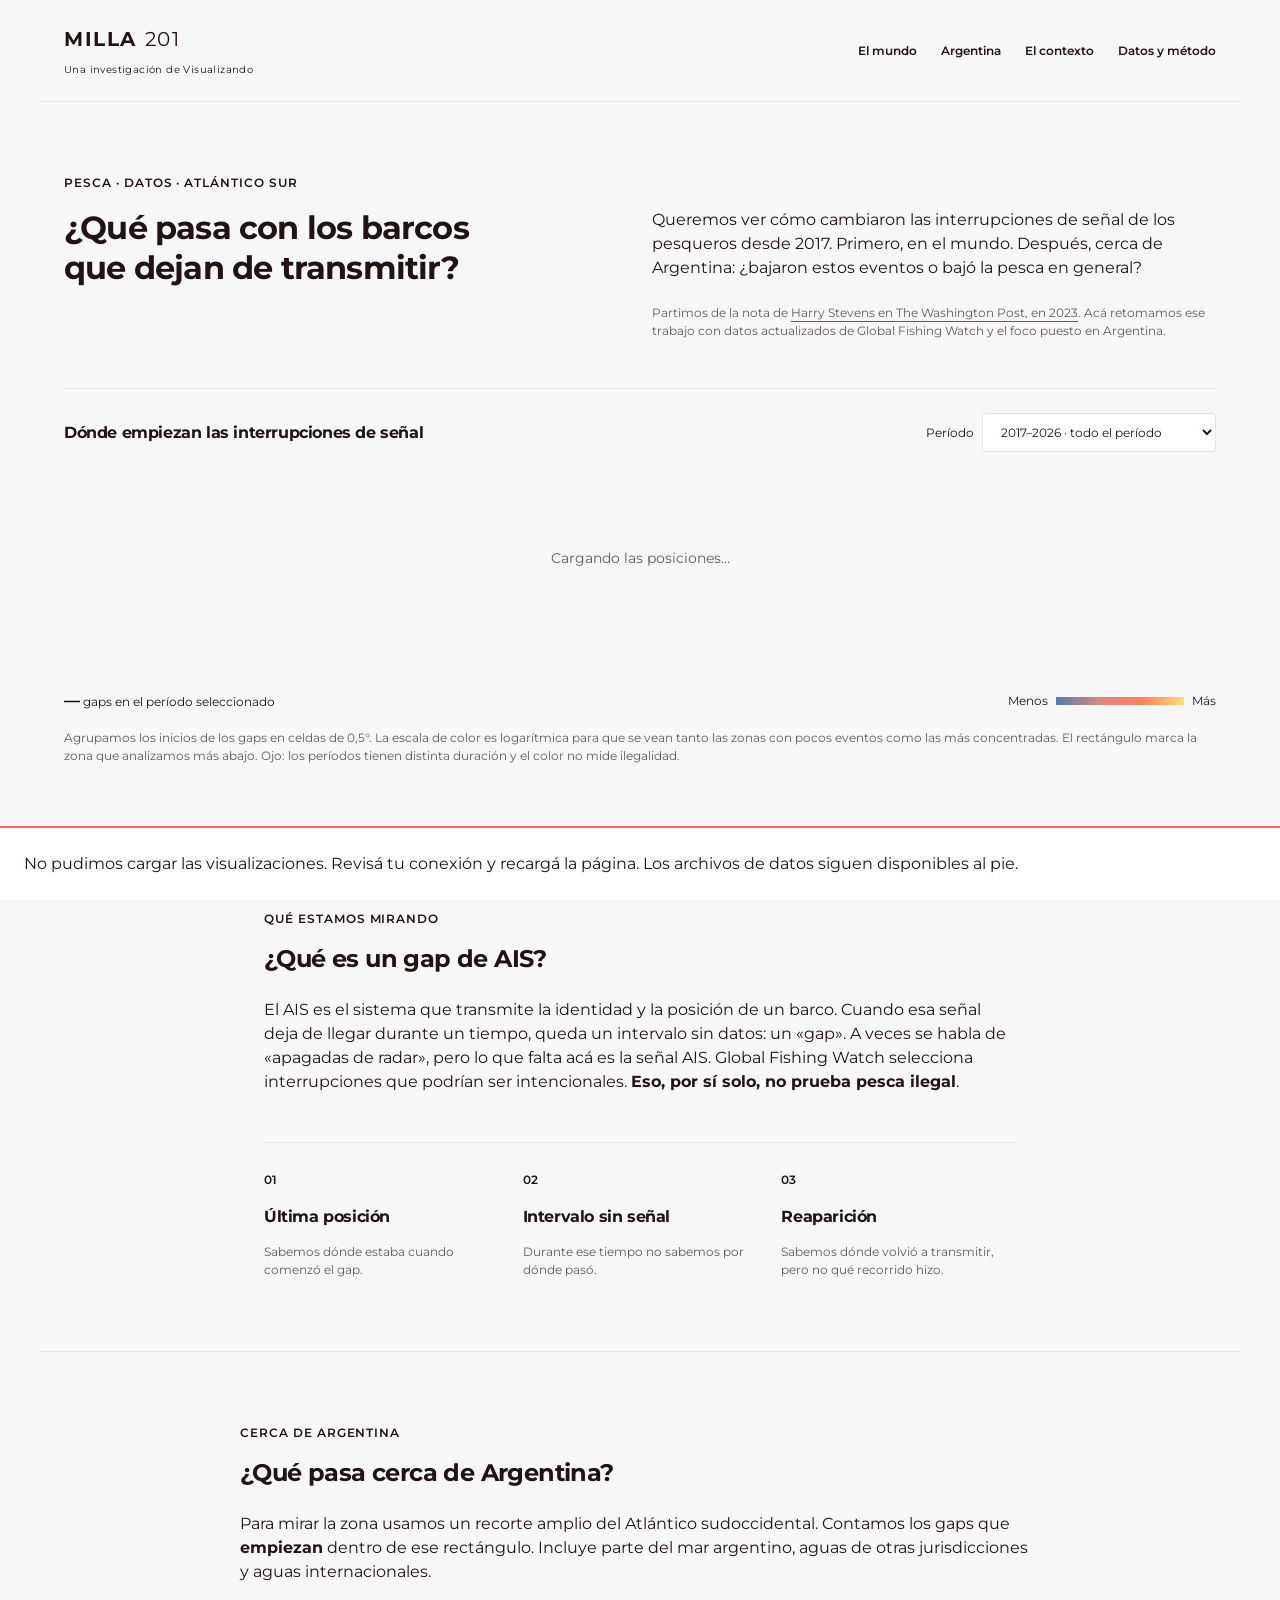
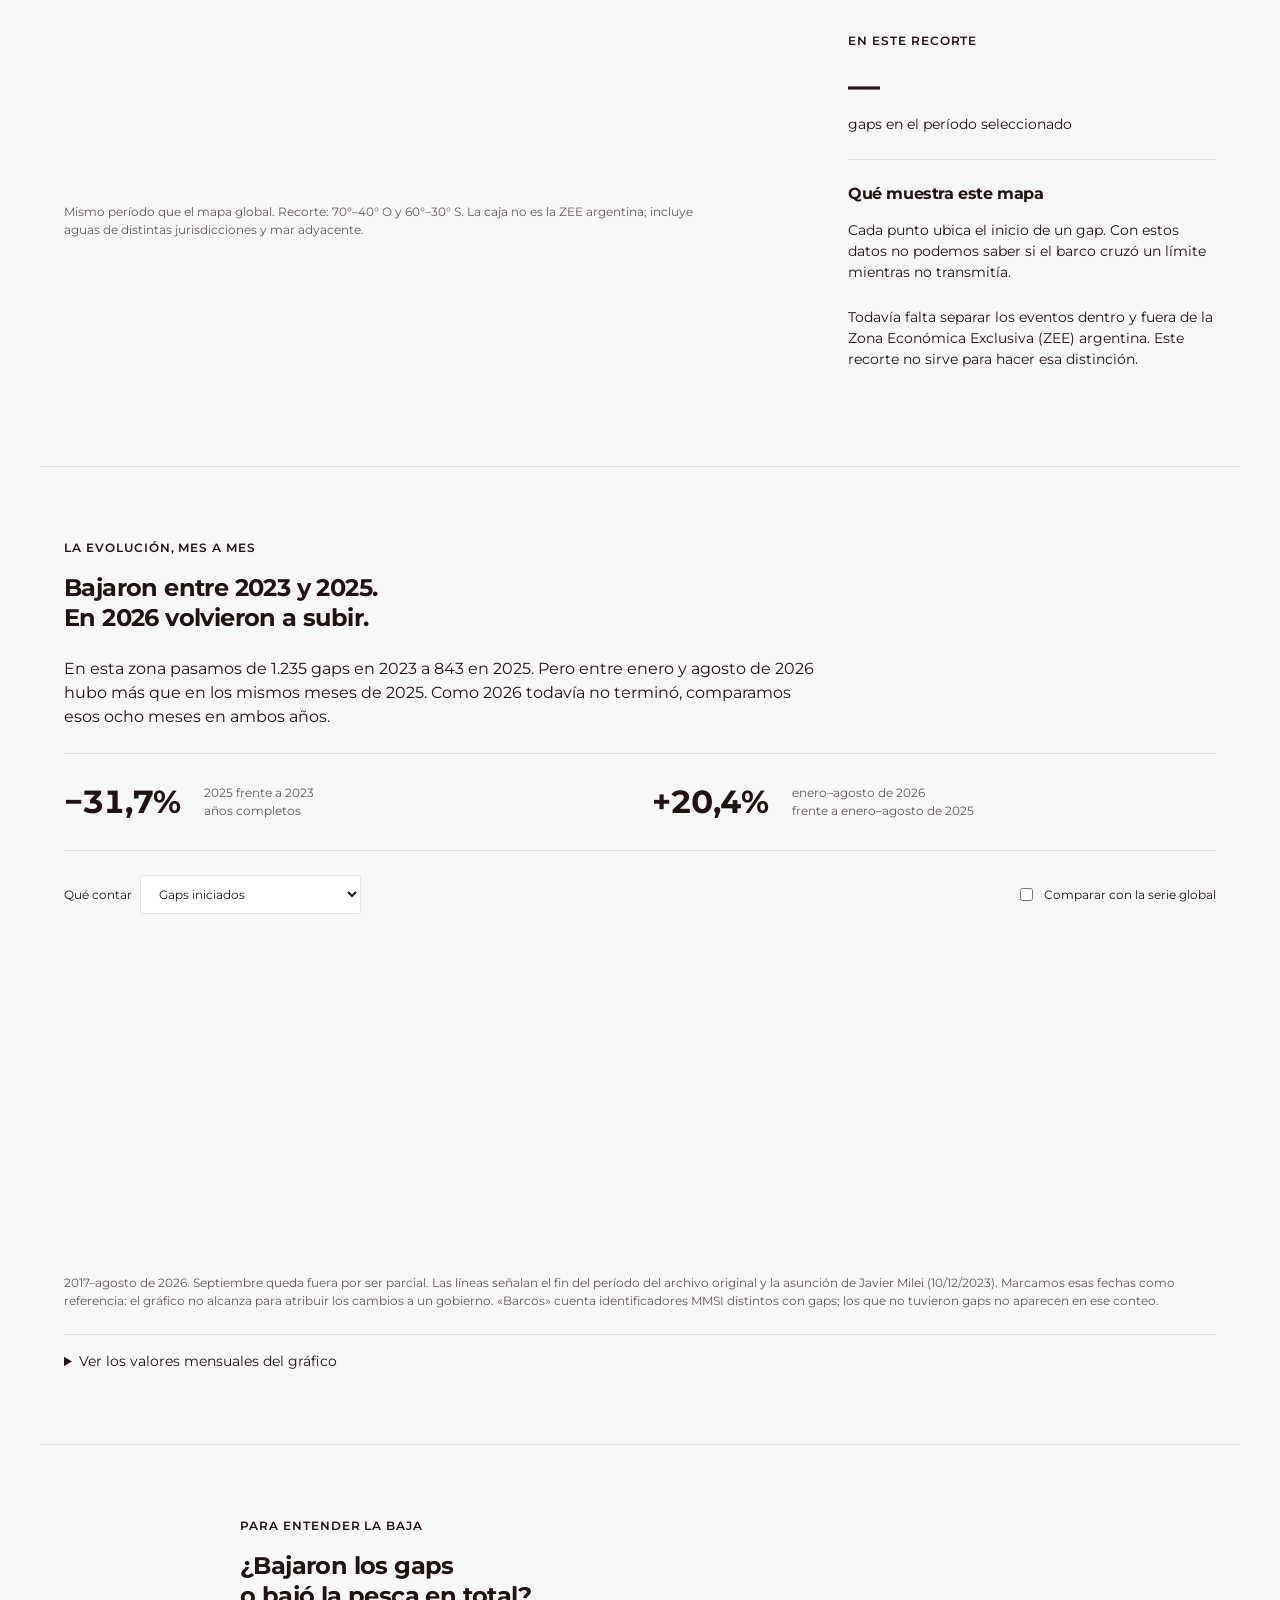
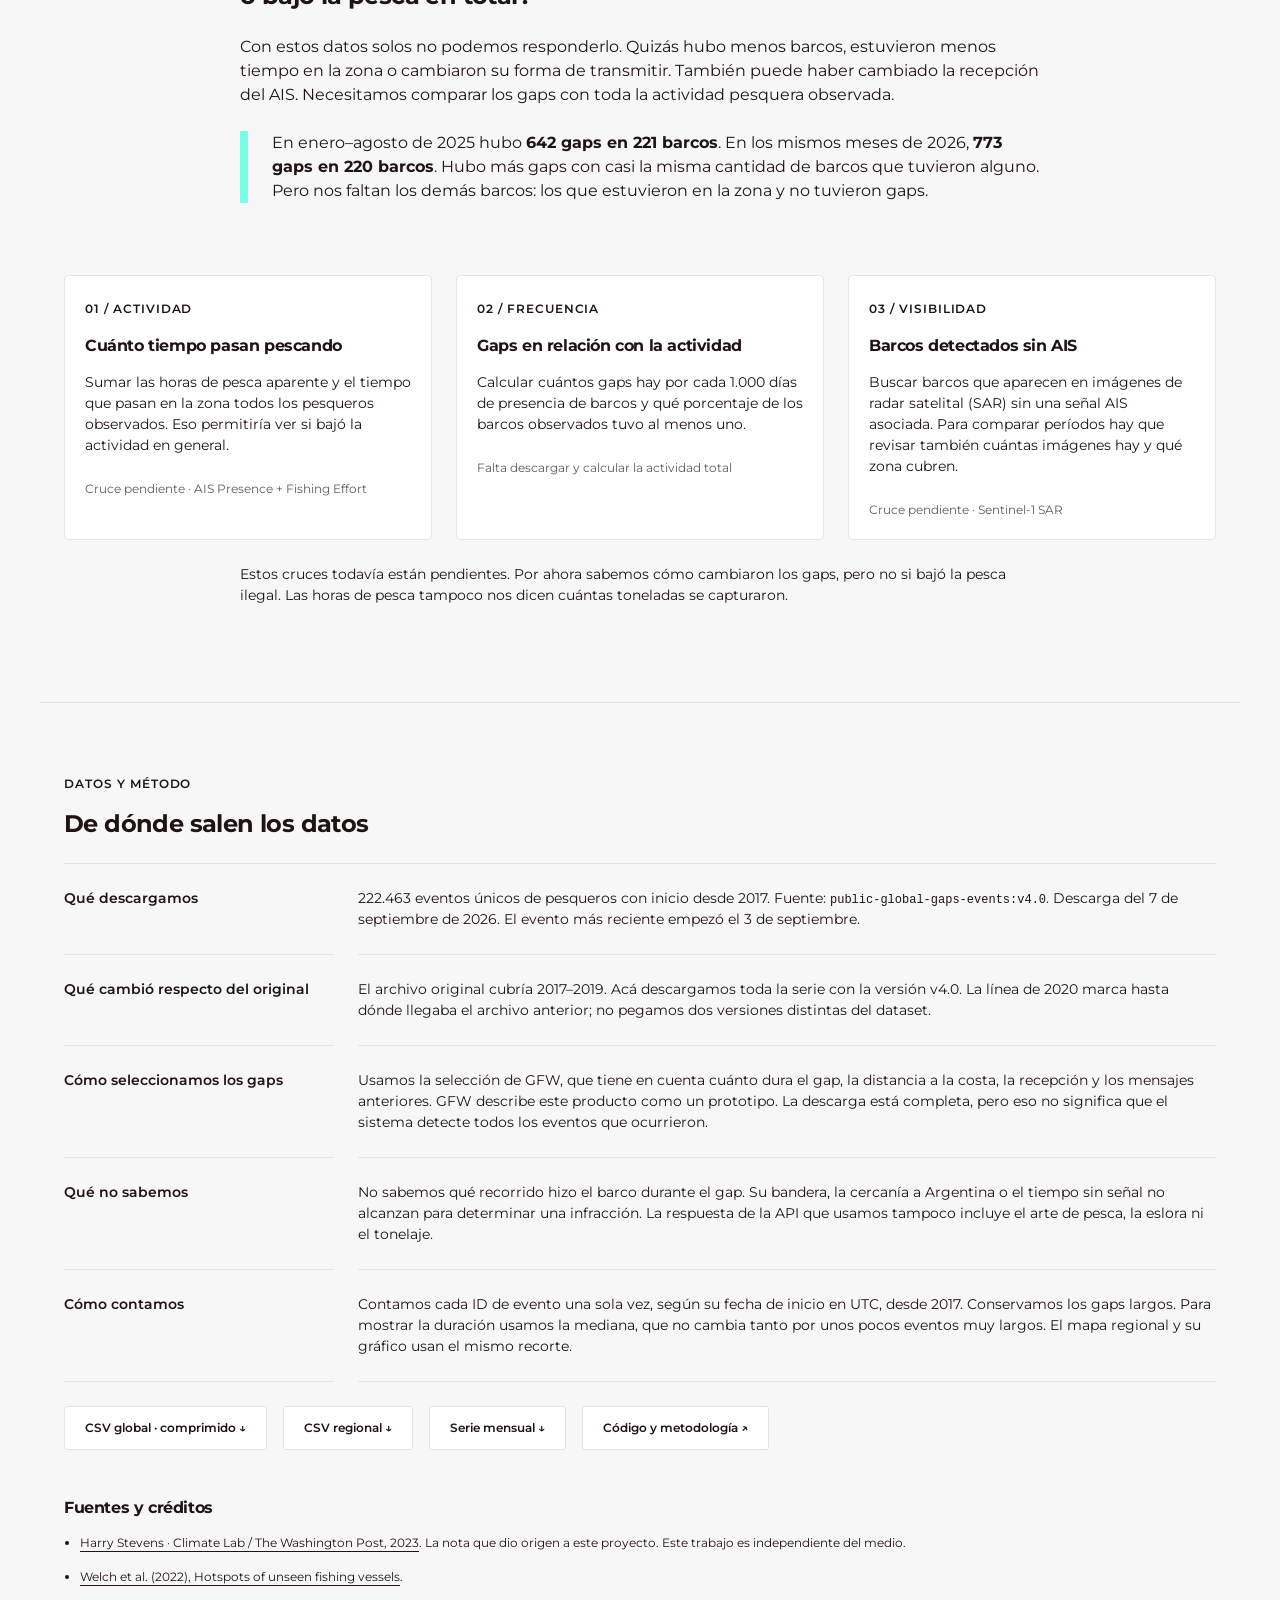
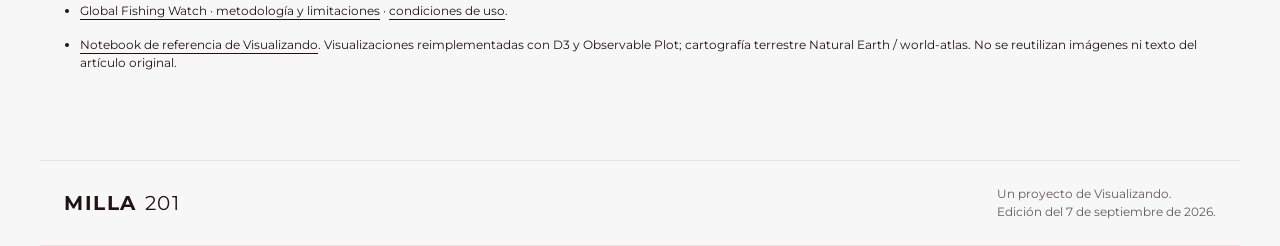
==== commit 4916a043: "Rewrite site copy in a direct conversational Spanish voice" ====
--- a/site/index.html
+++ b/site/index.html
@@ -1,18 +1,18 @@
 <!doctype html>
-<html lang="es"><head><meta charset="utf-8"><meta name="viewport" content="width=device-width,initial-scale=1"><meta name="description" content="Una investigación visual sobre los silencios del AIS y la pesca en el Atlántico sudoccidental. Datos de Global Fishing Watch, 2017–2026."><meta name="theme-color" content="#F8F7F7"><title>Milla 201 — La pesca cuando la señal se pierde</title><link rel="stylesheet" href="css/style.css"><script defer src="vendor/d3.min.js"></script><script defer src="vendor/topojson-client.min.js"></script><script defer src="vendor/plot.umd.min.js"></script><script defer src="js/app.js"></script></head>
+<html lang="es"><head><meta charset="utf-8"><meta name="viewport" content="width=device-width,initial-scale=1"><meta name="description" content="Datos sobre las interrupciones de señal AIS de los pesqueros, con foco en Argentina. Datos de Global Fishing Watch, 2017–2026."><meta name="theme-color" content="#F8F7F7"><title>Milla 201 — Pesca y gaps de AIS cerca de Argentina</title><link rel="stylesheet" href="css/style.css"><script defer src="vendor/d3.min.js"></script><script defer src="vendor/topojson-client.min.js"></script><script defer src="vendor/plot.umd.min.js"></script><script defer src="js/app.js"></script></head>
 <body><a class="skip" href="#argentina">Saltar al análisis de Argentina</a>
 <header><a class="brand" href="#">MILLA <b>201</b><span>Una investigación de Visualizando</span></a><nav aria-label="Secciones"><a href="#mundo">El mundo</a><a href="#argentina">Argentina</a><a href="#contexto">El contexto</a><a href="#metodo">Datos y método</a></nav></header>
 <main>
-<section id="mundo" class="opening"><div class="intro"><p class="eyebrow">PESCA · DATOS · ATLÁNTICO SUR</p><h1>Cuando la señal<br>se pierde en el mar.</h1><p class="deck">Los barcos dejan posiciones. También dejan silencios. Seguimos esas interrupciones desde el mapa mundial hasta las aguas alrededor de Argentina.</p><p class="origin">Esta investigación independiente continúa la pregunta planteada por <a href="https://www.washingtonpost.com/climate-environment/interactive/2023/map-illegal-fishing/">Harry Stevens en The Washington Post, en 2023</a>, con datos más recientes de Global Fishing Watch y foco en el Atlántico sudoccidental.</p></div>
-<div class="map-top"><h2>Un mapa de las señales que faltan</h2><label>Período <select id="period"><option value="all">2017–2026 · todo el período</option><option value="2017-2019">2017–2019 · período original</option><option value="2020-2022">2020–2022</option><option value="2023-2025">2023–2025</option><option value="2026">2026 · hasta el 3 de septiembre</option></select></label></div>
-<div id="global-map" class="map global" role="img" aria-label="Mapa mundial de inicios de gaps AIS"><p class="loading">Cargando las posiciones…</p></div><div class="map-bottom"><p><strong id="global-count">—</strong> gaps en el período seleccionado</p><div class="legend"><span>Menos</span><i></i><span>Más</span></div></div><p class="figure-note">Inicios de gaps en celdas de 0,5°. Color logarítmico; no representa una tasa de ilegalidad. El rectángulo señala nuestro recorte regional. Los períodos tienen distinta duración.</p></section>
-<section class="reading explainer"><p class="eyebrow">QUÉ ESTAMOS MIRANDO</p><h2>No es un radar que se apaga.<br>Es una señal AIS que deja de llegar.</h2><p>El AIS transmite la identidad y posición de un barco. Global Fishing Watch identifica interrupciones que cumplen criterios compatibles con una desactivación intencional. Eso las vuelve relevantes para investigar, pero <strong>no prueba que el barco haya pescado ilegalmente</strong>.</p><div class="sequence"><div><b>01</b><h3>Última posición</h3><p>Sabemos dónde estaba cuando comenzó el gap.</p></div><div><b>02</b><h3>Intervalo sin señal</h3><p>Su trayectoria durante ese lapso no está observada.</p></div><div><b>03</b><h3>Reaparición</h3><p>Conocemos el siguiente punto recibido, no el recorrido entre ambos.</p></div></div></section>
-<section id="argentina" class="regional"><div class="reading"><p class="eyebrow">DEL MUNDO AL ATLÁNTICO SUR</p><h2>La pregunta se acerca<br>a Argentina.</h2><p>La concentración de barcos y los silencios de AIS hacen del Atlántico sudoccidental un lugar para mirar con más detalle. Aquí contamos los gaps que <strong>comienzan</strong> dentro de una caja amplia alrededor de Argentina.</p></div><div class="region-layout"><div><div id="region-map" class="map" role="img" aria-label="Inicios de gaps en el Atlántico sudoccidental"></div><p class="figure-note">Mismo período que el mapa global. Recorte: 70°–40° O y 60°–30° S. La caja no es la ZEE argentina; incluye aguas de distintas jurisdicciones y mar adyacente.</p></div><aside><p class="eyebrow">EN ESTE RECORTE</p><p class="big" id="region-count">—</p><p>gaps en el período seleccionado</p><hr><h3>Un punto no cuenta toda la historia.</h3><p>El mapa ubica el comienzo de cada interrupción. No permite saber si el barco cruzó un límite durante el silencio.</p><p>El nombre Milla 201 remite al mar adyacente; esta primera edición no clasifica eventos dentro o fuera de una ZEE.</p></aside></div></section>
-<section class="reading wide"><p class="eyebrow">LA EVOLUCIÓN, MES A MES</p><h2>Menos gaps que antes.<br>Pero la curva no baja siempre.</h2><p>En el recorte regional, los conteos anuales pasaron de 1.235 en 2023 a 843 en 2025. En enero–agosto de 2026 hubo un repunte frente a los mismos meses de 2025. Comparar meses equivalentes evita enfrentar un año parcial con uno completo.</p><div class="stat-row"><div><strong>−31,7%</strong><span>2025 frente a 2023<br>años completos</span></div><div><strong>+20,4%</strong><span>enero–agosto de 2026<br>frente a enero–agosto de 2025</span></div></div>
-<div class="chart-toolbar"><label>Qué contar <select id="metric"><option value="events">Gaps iniciados</option><option value="vessels">Barcos con al menos un gap</option><option value="medianHours">Duración mediana del gap</option></select></label><label><input type="checkbox" id="show-global"> Comparar con la serie global</label></div><div id="timeline" class="chart" aria-live="polite"></div><div id="global-timeline" class="chart" hidden></div><p class="figure-note">2017–agosto de 2026. Septiembre queda fuera por ser parcial. Las líneas señalan el fin del período del archivo original y la asunción de Javier Milei (10/12/2023). Son referencias temporales, no evidencia causal. «Barcos» cuenta MMSI distintos con gaps, no toda la flota.</p><details><summary>Ver los valores mensuales del gráfico</summary><div class="table-wrap"><table id="monthly-table"><caption>Atlántico sudoccidental · datos mensuales</caption><thead><tr><th>Mes</th><th>Gaps</th><th>Barcos con gaps</th><th>Mediana (horas)</th></tr></thead><tbody></tbody></table></div></details></section>
-<section id="contexto" class="context"><div class="reading"><p class="eyebrow">LA PREGUNTA QUE FALTA RESPONDER</p><h2>¿Menos silencios<br>o menos barcos pescando?</h2><p>La serie de gaps sola no alcanza para distinguirlo. Puede cambiar el tamaño de la flota, su tiempo de permanencia, la recepción de señales o el comportamiento de los mismos barcos.</p><p class="callout">En enero–agosto de 2025 hubo <strong>642 gaps en 221 barcos</strong>. En los mismos meses de 2026, <strong>773 gaps en 220 barcos</strong>. El repunte aparece con casi la misma cantidad de barcos con gaps. Todavía falta contar a los barcos que no tuvieron ninguno.</p></div><div class="question-grid"><article><span>01 / ACTIVIDAD</span><h3>Cuánto se pesca</h3><p>Horas de pesca aparente y tiempo de presencia de todos los pesqueros observados en la misma zona.</p><p class="status">Cruce pendiente · AIS Presence + Fishing Effort</p></article><article><span>02 / FRECUENCIA</span><h3>Gaps por actividad</h3><p>Eventos por 1.000 días-barco observados, y proporción de la flota observada que presenta gaps.</p><p class="status">Requiere el denominador de actividad</p></article><article><span>03 / VISIBILIDAD</span><h3>Qué ve el satélite</h3><p>Contrastar con detecciones SAR sin coincidencia AIS, controlando área y frecuencia de las imágenes.</p><p class="status">Cruce pendiente · Sentinel-1 SAR</p></article></div><div class="reading"><p>Estos indicadores aún no están calculados en esta edición. No presentamos la caída de gaps como una caída de ilegalidad, ni las horas de pesca como toneladas capturadas.</p></div></section>
-<section id="metodo" class="reading wide methodology"><p class="eyebrow">UNA INVESTIGACIÓN REPRODUCIBLE</p><h2>Los datos, y sus límites.</h2><dl><dt>Qué descargamos</dt><dd>222.463 eventos únicos de pesqueros con inicio desde 2017. Fuente: <code>public-global-gaps-events:v4.0</code>. Instantánea del 7 de septiembre de 2026; último inicio observado el 3 de septiembre.</dd><dt>Qué cambió respecto del original</dt><dd>El estudio original cubría 2017–2019. Toda esta serie se descargó con v4.0: la marca de 2020 señala cobertura histórica, no un cambio de procesamiento dentro de nuestro gráfico.</dd><dt>Cómo seleccionamos los gaps</dt><dd>GFW aplica criterios de duración, distancia de costa, recepción y mensajes previos. El producto sigue descrito como prototipo. Descargar todas sus páginas no garantiza que detecte toda la actividad real.</dd><dt>Qué no sabemos</dt><dd>No observamos la trayectoria durante el silencio. Tampoco inferimos una infracción de la bandera, la proximidad a Argentina o la duración del gap. La clase de arte de pesca, eslora y tonelaje no están disponibles en la respuesta de Events usada aquí.</dd><dt>Cómo contamos</dt><dd>Un evento por ID, atribuido a su fecha de inicio en UTC. Se excluyen del mapa los inicios anteriores a 2017. Los gaps largos permanecen en la base; la mediana reduce su influencia en el gráfico de duración. El mapa y la serie regional usan la misma caja.</dd></dl>
+<section id="mundo" class="opening"><div class="intro"><p class="eyebrow">PESCA · DATOS · ATLÁNTICO SUR</p><h1>¿Qué pasa con los barcos<br>que dejan de transmitir?</h1><p class="deck">Queremos ver cómo cambiaron las interrupciones de señal de los pesqueros desde 2017. Primero, en el mundo. Después, cerca de Argentina: ¿bajaron estos eventos o bajó la pesca en general?</p><p class="origin">Partimos de la nota de <a href="https://www.washingtonpost.com/climate-environment/interactive/2023/map-illegal-fishing/">Harry Stevens en The Washington Post, en 2023</a>. Acá retomamos ese trabajo con datos actualizados de Global Fishing Watch y el foco puesto en Argentina.</p></div>
+<div class="map-top"><h2>Dónde empiezan las interrupciones de señal</h2><label>Período <select id="period"><option value="all">2017–2026 · todo el período</option><option value="2017-2019">2017–2019 · período original</option><option value="2020-2022">2020–2022</option><option value="2023-2025">2023–2025</option><option value="2026">2026 · hasta el 3 de septiembre</option></select></label></div>
+<div id="global-map" class="map global" role="img" aria-label="Mapa mundial de inicios de gaps AIS"><p class="loading">Cargando las posiciones…</p></div><div class="map-bottom"><p><strong id="global-count">—</strong> gaps en el período seleccionado</p><div class="legend"><span>Menos</span><i></i><span>Más</span></div></div><p class="figure-note">Agrupamos los inicios de los gaps en celdas de 0,5°. La escala de color es logarítmica para que se vean tanto las zonas con pocos eventos como las más concentradas. El rectángulo marca la zona que analizamos más abajo. Ojo: los períodos tienen distinta duración y el color no mide ilegalidad.</p></section>
+<section class="reading explainer"><p class="eyebrow">QUÉ ESTAMOS MIRANDO</p><h2>¿Qué es un gap de AIS?</h2><p>El AIS es el sistema que transmite la identidad y la posición de un barco. Cuando esa señal deja de llegar durante un tiempo, queda un intervalo sin datos: un «gap». A veces se habla de «apagadas de radar», pero lo que falta acá es la señal AIS. Global Fishing Watch selecciona interrupciones que podrían ser intencionales. <strong>Eso, por sí solo, no prueba pesca ilegal</strong>.</p><div class="sequence"><div><b>01</b><h3>Última posición</h3><p>Sabemos dónde estaba cuando comenzó el gap.</p></div><div><b>02</b><h3>Intervalo sin señal</h3><p>Durante ese tiempo no sabemos por dónde pasó.</p></div><div><b>03</b><h3>Reaparición</h3><p>Sabemos dónde volvió a transmitir, pero no qué recorrido hizo.</p></div></div></section>
+<section id="argentina" class="regional"><div class="reading"><p class="eyebrow">CERCA DE ARGENTINA</p><h2>¿Qué pasa cerca de Argentina?</h2><p>Para mirar la zona usamos un recorte amplio del Atlántico sudoccidental. Contamos los gaps que <strong>empiezan</strong> dentro de ese rectángulo. Incluye parte del mar argentino, aguas de otras jurisdicciones y aguas internacionales.</p></div><div class="region-layout"><div><div id="region-map" class="map" role="img" aria-label="Inicios de gaps en el Atlántico sudoccidental"></div><p class="figure-note">Mismo período que el mapa global. Recorte: 70°–40° O y 60°–30° S. La caja no es la ZEE argentina; incluye aguas de distintas jurisdicciones y mar adyacente.</p></div><aside><p class="eyebrow">EN ESTE RECORTE</p><p class="big" id="region-count">—</p><p>gaps en el período seleccionado</p><hr><h3>Qué muestra este mapa</h3><p>Cada punto ubica el inicio de un gap. Con estos datos no podemos saber si el barco cruzó un límite mientras no transmitía.</p><p>Todavía falta separar los eventos dentro y fuera de la Zona Económica Exclusiva (ZEE) argentina. Este recorte no sirve para hacer esa distinción.</p></aside></div></section>
+<section class="reading wide"><p class="eyebrow">LA EVOLUCIÓN, MES A MES</p><h2>Bajaron entre 2023 y 2025.<br>En 2026 volvieron a subir.</h2><p>En esta zona pasamos de 1.235 gaps en 2023 a 843 en 2025. Pero entre enero y agosto de 2026 hubo más que en los mismos meses de 2025. Como 2026 todavía no terminó, comparamos esos ocho meses en ambos años.</p><div class="stat-row"><div><strong>−31,7%</strong><span>2025 frente a 2023<br>años completos</span></div><div><strong>+20,4%</strong><span>enero–agosto de 2026<br>frente a enero–agosto de 2025</span></div></div>
+<div class="chart-toolbar"><label>Qué contar <select id="metric"><option value="events">Gaps iniciados</option><option value="vessels">Barcos con al menos un gap</option><option value="medianHours">Duración mediana del gap</option></select></label><label><input type="checkbox" id="show-global"> Comparar con la serie global</label></div><div id="timeline" class="chart" aria-live="polite"></div><div id="global-timeline" class="chart" hidden></div><p class="figure-note">2017–agosto de 2026. Septiembre queda fuera por ser parcial. Las líneas señalan el fin del período del archivo original y la asunción de Javier Milei (10/12/2023). Marcamos esas fechas como referencia: el gráfico no alcanza para atribuir los cambios a un gobierno. «Barcos» cuenta identificadores MMSI distintos con gaps; los que no tuvieron gaps no aparecen en ese conteo.</p><details><summary>Ver los valores mensuales del gráfico</summary><div class="table-wrap"><table id="monthly-table"><caption>Atlántico sudoccidental · datos mensuales</caption><thead><tr><th>Mes</th><th>Gaps</th><th>Barcos con gaps</th><th>Mediana (horas)</th></tr></thead><tbody></tbody></table></div></details></section>
+<section id="contexto" class="context"><div class="reading"><p class="eyebrow">PARA ENTENDER LA BAJA</p><h2>¿Bajaron los gaps<br>o bajó la pesca en total?</h2><p>Con estos datos solos no podemos responderlo. Quizás hubo menos barcos, estuvieron menos tiempo en la zona o cambiaron su forma de transmitir. También puede haber cambiado la recepción del AIS. Necesitamos comparar los gaps con toda la actividad pesquera observada.</p><p class="callout">En enero–agosto de 2025 hubo <strong>642 gaps en 221 barcos</strong>. En los mismos meses de 2026, <strong>773 gaps en 220 barcos</strong>. Hubo más gaps con casi la misma cantidad de barcos que tuvieron alguno. Pero nos faltan los demás barcos: los que estuvieron en la zona y no tuvieron gaps.</p></div><div class="question-grid"><article><span>01 / ACTIVIDAD</span><h3>Cuánto tiempo pasan pescando</h3><p>Sumar las horas de pesca aparente y el tiempo que pasan en la zona todos los pesqueros observados. Eso permitiría ver si bajó la actividad en general.</p><p class="status">Cruce pendiente · AIS Presence + Fishing Effort</p></article><article><span>02 / FRECUENCIA</span><h3>Gaps en relación con la actividad</h3><p>Calcular cuántos gaps hay por cada 1.000 días de presencia de barcos y qué porcentaje de los barcos observados tuvo al menos uno.</p><p class="status">Falta descargar y calcular la actividad total</p></article><article><span>03 / VISIBILIDAD</span><h3>Barcos detectados sin AIS</h3><p>Buscar barcos que aparecen en imágenes de radar satelital (SAR) sin una señal AIS asociada. Para comparar períodos hay que revisar también cuántas imágenes hay y qué zona cubren.</p><p class="status">Cruce pendiente · Sentinel-1 SAR</p></article></div><div class="reading"><p>Estos cruces todavía están pendientes. Por ahora sabemos cómo cambiaron los gaps, pero no si bajó la pesca ilegal. Las horas de pesca tampoco nos dicen cuántas toneladas se capturaron.</p></div></section>
+<section id="metodo" class="reading wide methodology"><p class="eyebrow">DATOS Y MÉTODO</p><h2>De dónde salen los datos</h2><dl><dt>Qué descargamos</dt><dd>222.463 eventos únicos de pesqueros con inicio desde 2017. Fuente: <code>public-global-gaps-events:v4.0</code>. Descarga del 7 de septiembre de 2026. El evento más reciente empezó el 3 de septiembre.</dd><dt>Qué cambió respecto del original</dt><dd>El archivo original cubría 2017–2019. Acá descargamos toda la serie con la versión v4.0. La línea de 2020 marca hasta dónde llegaba el archivo anterior; no pegamos dos versiones distintas del dataset.</dd><dt>Cómo seleccionamos los gaps</dt><dd>Usamos la selección de GFW, que tiene en cuenta cuánto dura el gap, la distancia a la costa, la recepción y los mensajes anteriores. GFW describe este producto como un prototipo. La descarga está completa, pero eso no significa que el sistema detecte todos los eventos que ocurrieron.</dd><dt>Qué no sabemos</dt><dd>No sabemos qué recorrido hizo el barco durante el gap. Su bandera, la cercanía a Argentina o el tiempo sin señal no alcanzan para determinar una infracción. La respuesta de la API que usamos tampoco incluye el arte de pesca, la eslora ni el tonelaje.</dd><dt>Cómo contamos</dt><dd>Contamos cada ID de evento una sola vez, según su fecha de inicio en UTC, desde 2017. Conservamos los gaps largos. Para mostrar la duración usamos la mediana, que no cambia tanto por unos pocos eventos muy largos. El mapa regional y su gráfico usan el mismo recorte.</dd></dl>
 <div class="downloads"><a href="data/ais_disabling_events_2017_2026.csv.gz" download>CSV global · comprimido ↓</a><a href="data/ais_disabling_events_atlantico.csv" download>CSV regional ↓</a><a href="data/monthly.csv" download>Serie mensual ↓</a><a href="https://github.com/visualizando/milla201">Código y metodología ↗</a></div>
-<h3>Fuentes y créditos</h3><ul class="sources"><li><a href="https://www.washingtonpost.com/climate-environment/interactive/2023/map-illegal-fishing/">Harry Stevens · Climate Lab / The Washington Post, 2023</a>. Punto de partida editorial de esta continuación independiente; sin afiliación con el medio.</li><li><a href="https://github.com/GlobalFishingWatch/AIS-disabling-high-seas">Welch et al. (2022), Hotspots of unseen fishing vessels</a>.</li><li><a href="https://globalfishingwatch.org/our-apis/documentation/docs/v3/general-api-doc/data-caveats">Global Fishing Watch · metodología y limitaciones</a> · <a href="https://globalfishingwatch.org/our-apis/documentation/docs/license-rate-limits">condiciones de uso</a>.</li><li><a href="https://old.observablehq.com/@rusosnith/pesca-ilegal">Notebook de referencia de Visualizando</a>. Visualizaciones reimplementadas con D3 y Observable Plot; cartografía terrestre Natural Earth / world-atlas. No se reutilizan imágenes ni texto del artículo original.</li></ul></section>
-</main><footer><a class="brand" href="#">MILLA <b>201</b></a><p>Visualizando · Datos abiertos, preguntas abiertas.<br>Edición del 7 de septiembre de 2026.</p></footer><div id="error" hidden role="alert"></div>
+<h3>Fuentes y créditos</h3><ul class="sources"><li><a href="https://www.washingtonpost.com/climate-environment/interactive/2023/map-illegal-fishing/">Harry Stevens · Climate Lab / The Washington Post, 2023</a>. La nota que dio origen a este proyecto. Este trabajo es independiente del medio.</li><li><a href="https://github.com/GlobalFishingWatch/AIS-disabling-high-seas">Welch et al. (2022), Hotspots of unseen fishing vessels</a>.</li><li><a href="https://globalfishingwatch.org/our-apis/documentation/docs/v3/general-api-doc/data-caveats">Global Fishing Watch · metodología y limitaciones</a> · <a href="https://globalfishingwatch.org/our-apis/documentation/docs/license-rate-limits">condiciones de uso</a>.</li><li><a href="https://old.observablehq.com/@rusosnith/pesca-ilegal">Notebook de referencia de Visualizando</a>. Visualizaciones reimplementadas con D3 y Observable Plot; cartografía terrestre Natural Earth / world-atlas. No se reutilizan imágenes ni texto del artículo original.</li></ul></section>
+</main><footer><a class="brand" href="#">MILLA <b>201</b></a><p>Un proyecto de Visualizando.<br>Edición del 7 de septiembre de 2026.</p></footer><div id="error" hidden role="alert"></div>
 </body></html>
--- a/site/css/style.css
+++ b/site/css/style.css
@@ -4,7 +4,7 @@
 header,footer{max-width:var(--maxw);margin:auto;padding:var(--space-lg) var(--margin);display:flex;justify-content:space-between;align-items:center;gap:var(--gutter);border-bottom:1px solid var(--color-border)}.brand{text-decoration:none;font-size:1.25rem;letter-spacing:.08em;font-weight:700;white-space:nowrap}.brand b{font-weight:400}.brand span{display:block;font-size:.625rem;font-weight:400;letter-spacing:.04em;margin-top:var(--space-sm)}nav{display:flex;flex-wrap:wrap;gap:var(--space-lg);font-size:.75rem;font-weight:600}nav a{text-decoration:none}nav a:hover{text-decoration:underline}
 h1,h2,h3{font-family:inherit;font-weight:700;line-height:1.25;letter-spacing:-.025em}h1{font-size:2rem;margin:0}h2{font-size:1.5rem;margin:var(--space-md) 0 var(--space-lg)}h3{font-size:1rem;margin:var(--space-md) 0}p{margin:0 0 var(--space-lg)}.eyebrow,.question-grid article>span{font-size:.75rem;font-weight:600;letter-spacing:.08em;margin-bottom:var(--space-md)}
 .opening,.regional,.context{max-width:var(--maxw);margin:auto;padding:calc(var(--space-lg)*3) var(--margin)}.intro{display:grid;grid-template-columns:repeat(var(--cols),minmax(0,1fr));gap:0 var(--gutter);padding-bottom:calc(var(--space-lg)*2)}.intro .eyebrow{grid-column:1/-1}.intro h1{grid-column:1/6;grid-row:2/4}.deck{grid-column:7/-1;font-size:1rem}.origin{grid-column:7/-1;font-size:.75rem;color:var(--color-muted);margin:0}
-.map-top{display:flex;justify-content:space-between;align-items:center;gap:var(--space-lg);border-top:1px solid var(--color-border);padding-top:var(--space-lg)}.map-top h2{font-size:1rem;margin:0}.map-top label,.chart-toolbar label{display:flex;gap:var(--space-sm);align-items:center;font-size:.75rem}.map{position:relative;width:100%;overflow:hidden}.map canvas{width:100%;display:block}.global{margin:var(--space-lg) auto}.map-bottom{display:flex;justify-content:space-between;gap:var(--space-md);align-items:center;font-size:.75rem}.map-bottom p{margin:0}.map-bottom strong{font-size:1rem;font-variant-numeric:tabular-nums}.legend{display:flex;align-items:center;gap:var(--space-sm);font-size:.75rem}.legend i{width:128px;height:var(--space-sm);background:linear-gradient(90deg,var(--color-secondary),var(--color-primary))}.figure-note{font-size:.75rem;line-height:1.5;color:var(--color-muted);margin:var(--space-md) 0 0}
+.map-top{display:flex;justify-content:space-between;align-items:center;gap:var(--space-lg);border-top:1px solid var(--color-border);padding-top:var(--space-lg)}.map-top h2{font-size:1rem;margin:0}.map-top label,.chart-toolbar label{display:flex;gap:var(--space-sm);align-items:center;font-size:.75rem}.map{position:relative;width:100%;overflow:hidden}.map canvas{width:100%;display:block}.global{margin:var(--space-lg) auto}.map-bottom{display:flex;justify-content:space-between;gap:var(--space-md);align-items:center;font-size:.75rem}.map-bottom p{margin:0}.map-bottom strong{font-size:1rem;font-variant-numeric:tabular-nums}.legend{display:flex;align-items:center;gap:var(--space-sm);font-size:.75rem}.legend i{width:128px;height:var(--space-sm);background:linear-gradient(90deg,#527fa9,#d88782,#f7825f,#ffdd76)}.figure-note{font-size:.75rem;line-height:1.5;color:var(--color-muted);margin:var(--space-md) 0 0}
 .reading{max-width:800px;margin:auto;padding:calc(var(--space-lg)*3) var(--margin)}.reading.wide{max-width:var(--maxw)}.reading.wide>p:not(.figure-note){max-width:752px}.explainer{border-top:1px solid var(--color-border)}.sequence{display:grid;grid-template-columns:repeat(3,minmax(0,1fr));gap:var(--gutter);margin-top:calc(var(--space-lg)*2);border-top:1px solid var(--color-border);padding-top:var(--space-lg)}.sequence b{font-size:.75rem;font-weight:600}.sequence p{font-size:.75rem;color:var(--color-muted);margin:0}.regional,.context{border-block:1px solid var(--color-border)}.regional .reading,.context .reading{padding:0 0 var(--space-lg)}.region-layout{display:grid;grid-template-columns:repeat(var(--cols),minmax(0,1fr));gap:var(--gutter);align-items:center}.region-layout>div{grid-column:1/8}.region-layout aside{grid-column:9/-1;font-size:.875rem}.big{font-size:2rem;line-height:1.25;font-weight:700;font-variant-numeric:tabular-nums;margin:0 0 var(--space-sm)}hr{border:0;border-top:1px solid var(--color-border);margin:var(--space-lg) 0}
 .stat-row{display:grid;grid-template-columns:repeat(2,minmax(0,1fr));gap:var(--gutter);padding:var(--space-lg) 0;margin:var(--space-lg) 0;border-block:1px solid var(--color-border)}.stat-row>div{display:flex;align-items:center;gap:var(--space-lg)}.stat-row strong{font-size:2rem;letter-spacing:-.025em;font-variant-numeric:tabular-nums}.stat-row span{font-size:.75rem;color:var(--color-muted)}.chart-toolbar{display:flex;justify-content:space-between;gap:var(--space-lg);align-items:center;flex-wrap:wrap;margin:var(--space-lg) 0}.chart{width:100%;min-height:320px}.chart svg{max-width:100%;height:auto;overflow:visible}.chart figure{margin:0}.chart figure>h2{font-size:.875rem}.table-wrap{max-height:320px;overflow:auto}table{border-collapse:collapse;font-size:.75rem;width:100%;font-variant-numeric:tabular-nums;background:var(--color-surface)}th,td{padding:var(--space-md);border-bottom:1px solid var(--color-border);text-align:right}th:first-child,td:first-child{text-align:left}caption{text-align:left;padding:var(--space-md) 0}th{position:sticky;top:0;background:var(--color-surface)}details{border-top:1px solid var(--color-border);padding-top:var(--space-md);margin-top:var(--space-lg);font-size:.875rem}summary{cursor:pointer}
 .callout{border-left:var(--space-sm) solid var(--color-secondary);padding-left:var(--space-lg);margin-top:var(--space-lg)}.question-grid{display:grid;grid-template-columns:repeat(3,minmax(0,1fr));gap:var(--gutter);margin:var(--space-lg) 0}.question-grid article{background:var(--color-surface);border:1px solid var(--color-border);border-radius:var(--radius-md);padding:20px}.question-grid p{font-size:.875rem}.question-grid .status{font-size:.75rem;color:var(--color-muted);margin:0}.context>.reading:last-child{padding-bottom:0;font-size:.875rem}.methodology dl{display:grid;grid-template-columns:repeat(var(--cols),minmax(0,1fr));column-gap:var(--gutter);border-top:1px solid var(--color-border)}dt,dd{margin:0;padding:var(--space-lg) 0;border-bottom:1px solid var(--color-border);font-size:.875rem}dt{grid-column:1/4;font-weight:600}dd{grid-column:4/-1}code{font-size:.75rem;overflow-wrap:anywhere}.downloads{display:flex;flex-wrap:wrap;gap:var(--space-md);margin:var(--space-lg) 0 calc(var(--space-lg)*2)}.downloads a{border:1px solid var(--color-border);border-radius:var(--radius-sm);background:var(--color-surface);padding:12px 20px;font-size:.75rem;text-decoration:none;font-weight:600}.downloads a:hover{border-color:var(--color-primary);text-decoration:underline}.sources{font-size:.75rem;padding-left:var(--space-md)}.sources li{margin-bottom:var(--space-md)}footer{border-top:1px solid var(--color-border)}footer p{font-size:.75rem;color:var(--color-muted);margin:0}#error{position:fixed;bottom:0;left:0;right:0;background:var(--color-surface);color:var(--color-primary);border-top:2px solid var(--color-tertiary);padding:var(--space-lg);z-index:20}.loading{padding:calc(var(--space-lg)*3) 0;text-align:center;font-size:.875rem;color:var(--color-muted)}
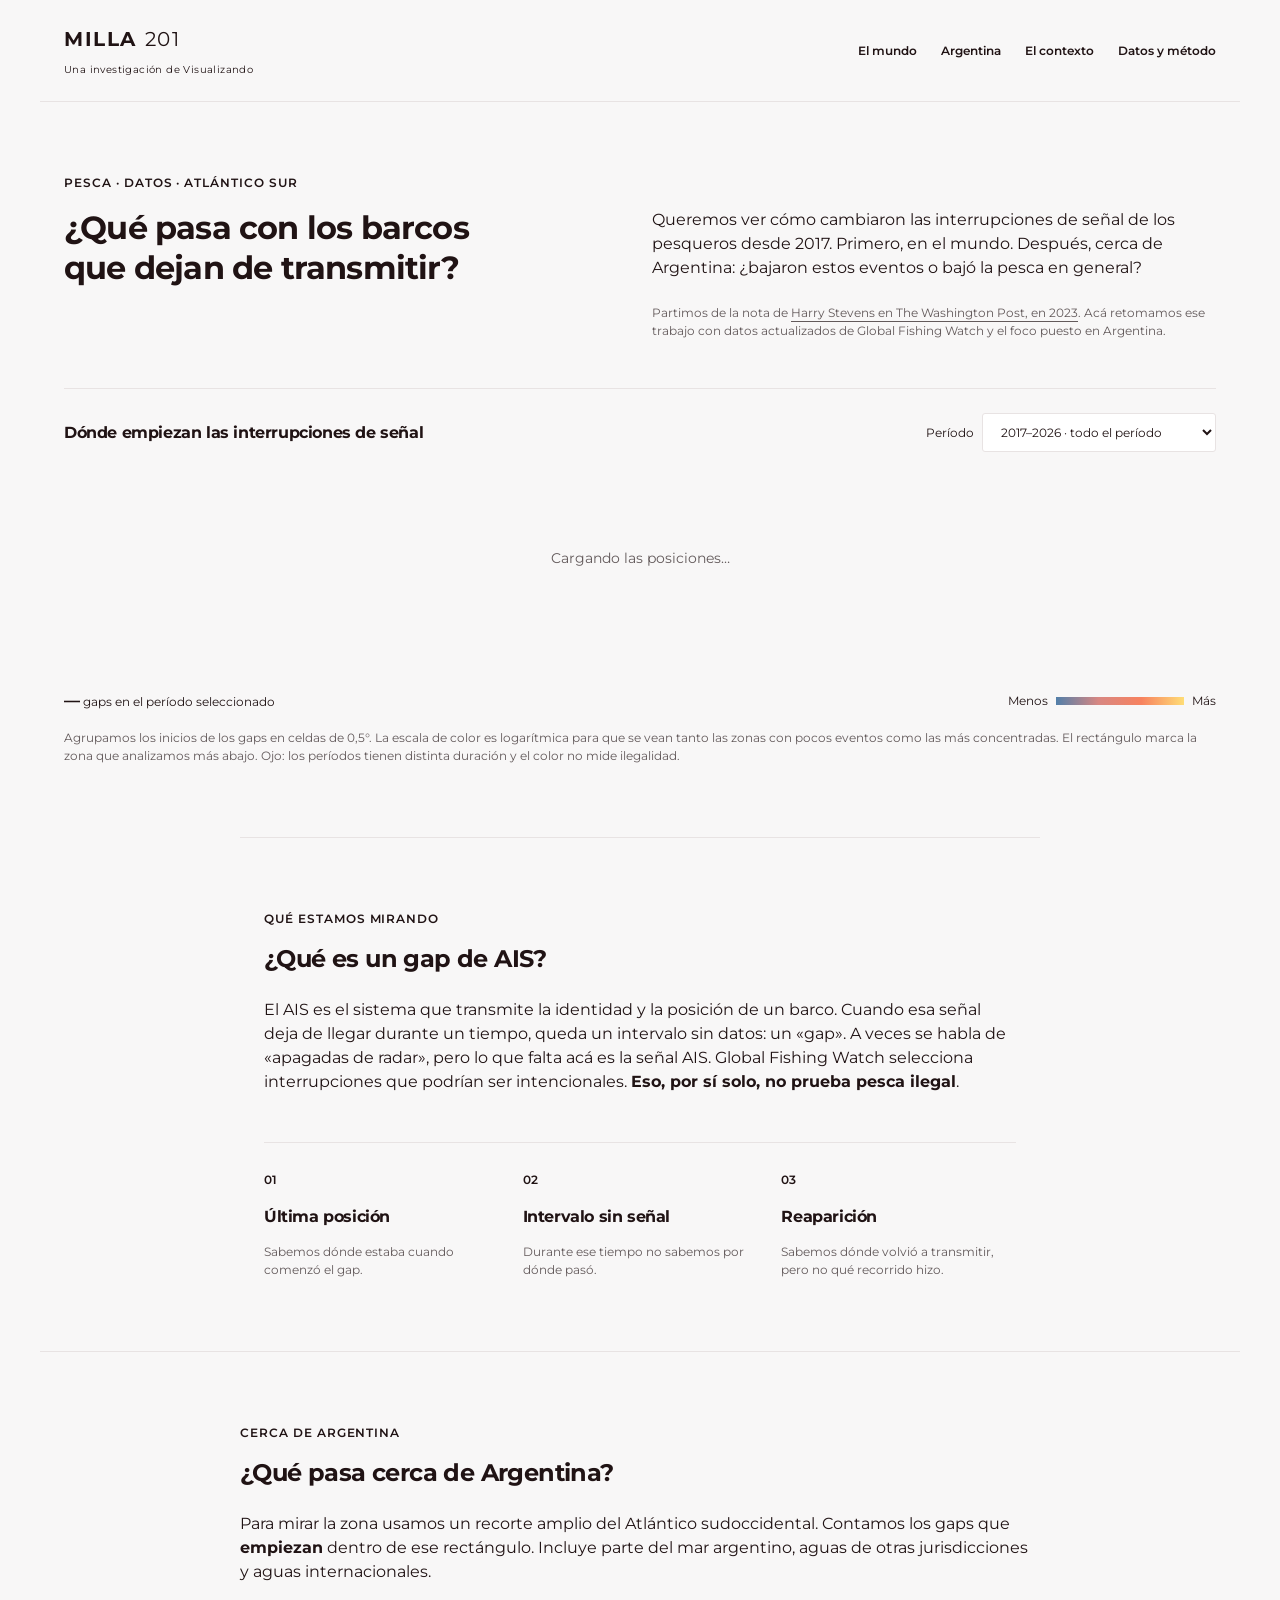
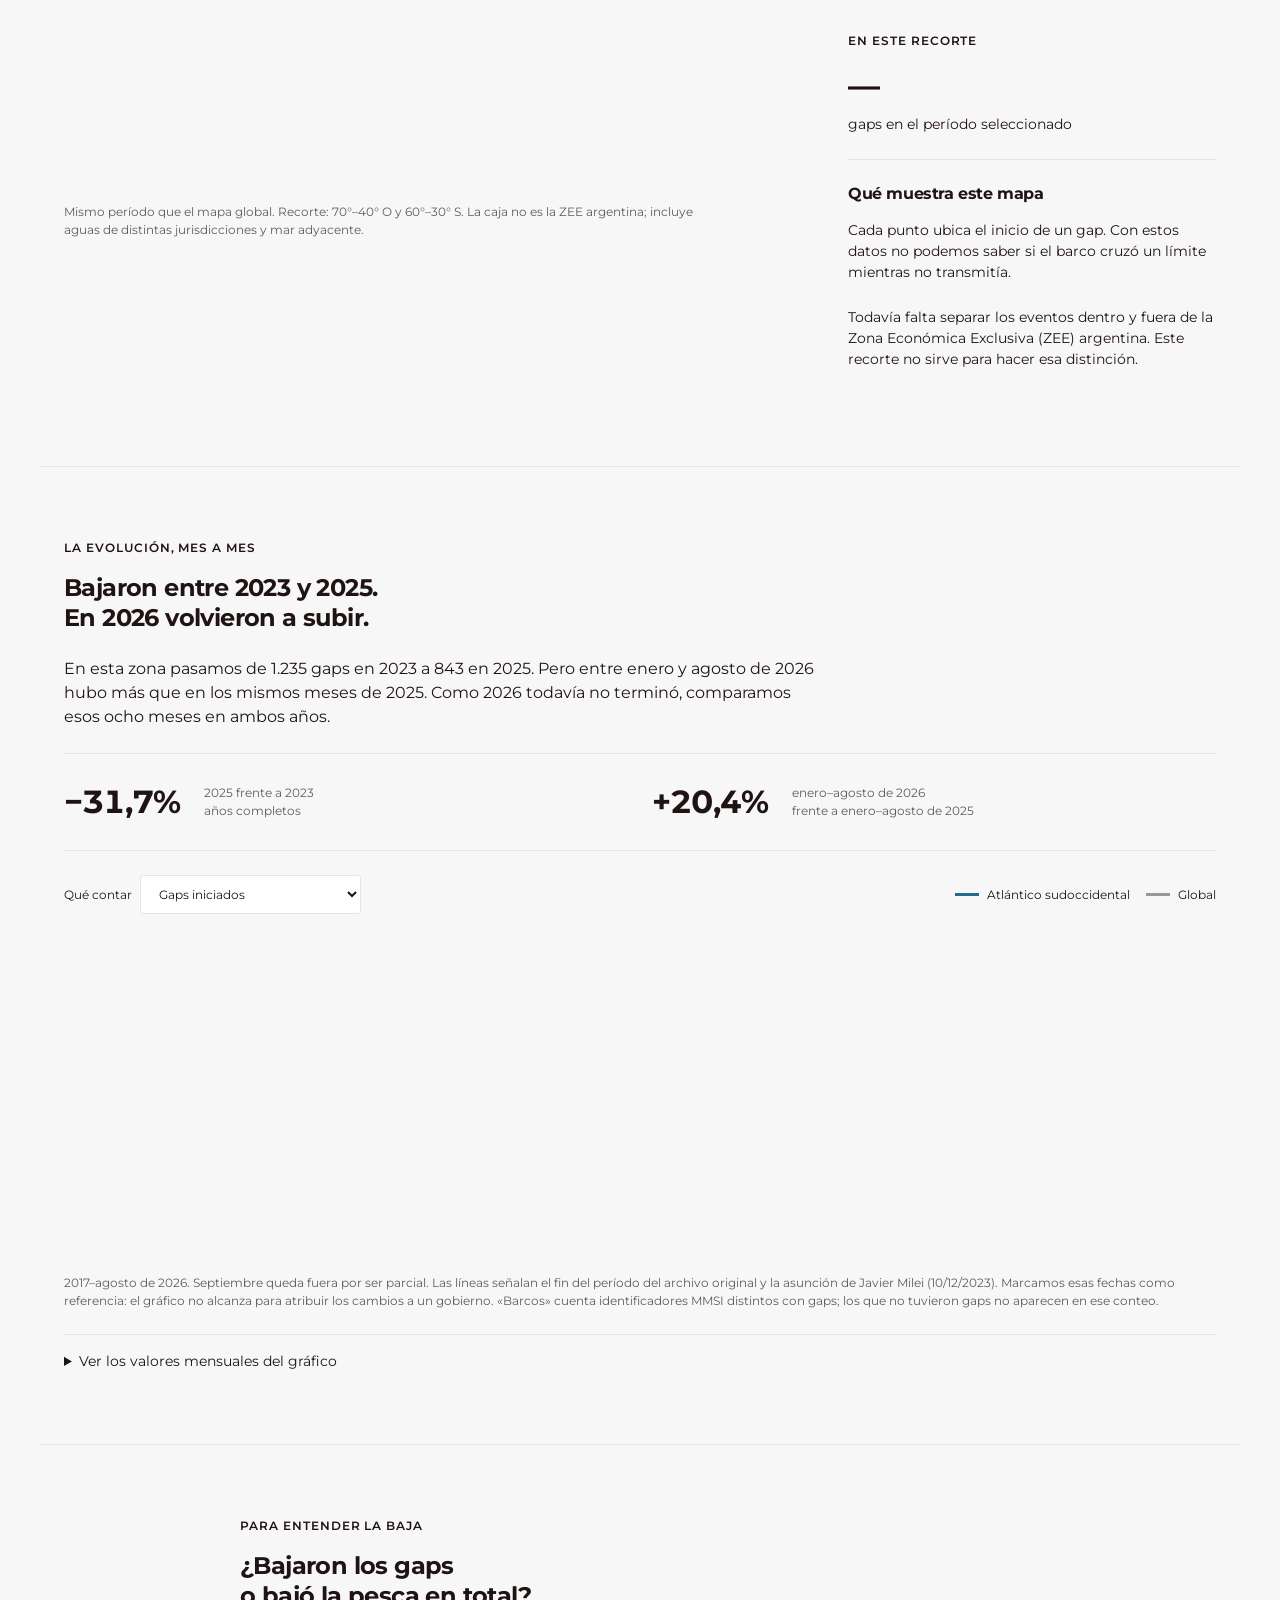
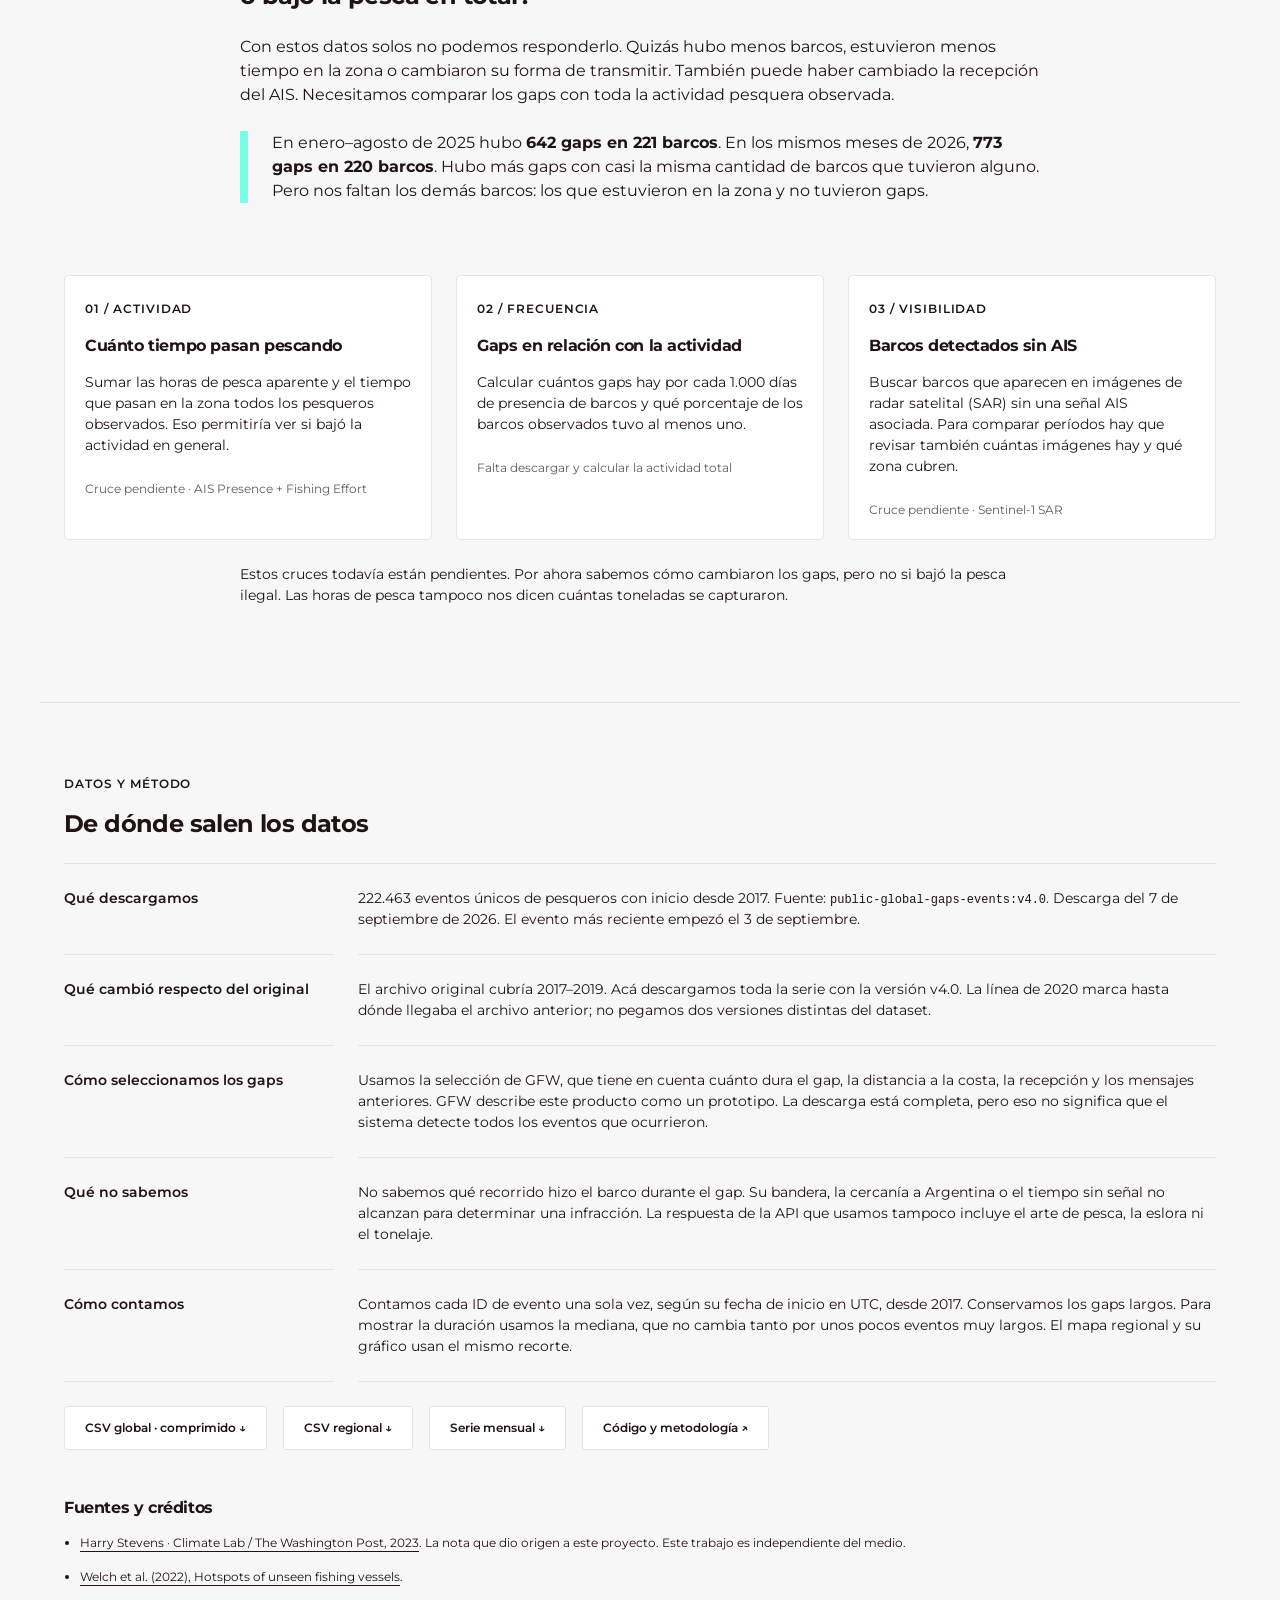
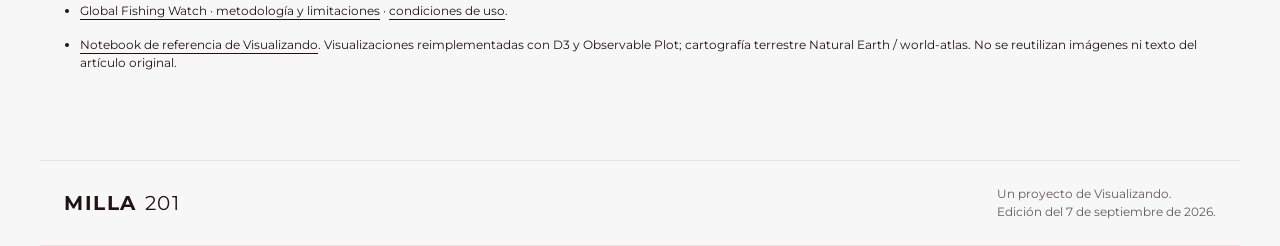
==== commit a0ea894b: "Overlay global reference behind regional timeline with explicit count scaling" ====
--- a/site/index.html
+++ b/site/index.html
@@ -9,7 +9,7 @@
 <section class="reading explainer"><p class="eyebrow">QUÉ ESTAMOS MIRANDO</p><h2>¿Qué es un gap de AIS?</h2><p>El AIS es el sistema que transmite la identidad y la posición de un barco. Cuando esa señal deja de llegar durante un tiempo, queda un intervalo sin datos: un «gap». A veces se habla de «apagadas de radar», pero lo que falta acá es la señal AIS. Global Fishing Watch selecciona interrupciones que podrían ser intencionales. <strong>Eso, por sí solo, no prueba pesca ilegal</strong>.</p><div class="sequence"><div><b>01</b><h3>Última posición</h3><p>Sabemos dónde estaba cuando comenzó el gap.</p></div><div><b>02</b><h3>Intervalo sin señal</h3><p>Durante ese tiempo no sabemos por dónde pasó.</p></div><div><b>03</b><h3>Reaparición</h3><p>Sabemos dónde volvió a transmitir, pero no qué recorrido hizo.</p></div></div></section>
 <section id="argentina" class="regional"><div class="reading"><p class="eyebrow">CERCA DE ARGENTINA</p><h2>¿Qué pasa cerca de Argentina?</h2><p>Para mirar la zona usamos un recorte amplio del Atlántico sudoccidental. Contamos los gaps que <strong>empiezan</strong> dentro de ese rectángulo. Incluye parte del mar argentino, aguas de otras jurisdicciones y aguas internacionales.</p></div><div class="region-layout"><div><div id="region-map" class="map" role="img" aria-label="Inicios de gaps en el Atlántico sudoccidental"></div><p class="figure-note">Mismo período que el mapa global. Recorte: 70°–40° O y 60°–30° S. La caja no es la ZEE argentina; incluye aguas de distintas jurisdicciones y mar adyacente.</p></div><aside><p class="eyebrow">EN ESTE RECORTE</p><p class="big" id="region-count">—</p><p>gaps en el período seleccionado</p><hr><h3>Qué muestra este mapa</h3><p>Cada punto ubica el inicio de un gap. Con estos datos no podemos saber si el barco cruzó un límite mientras no transmitía.</p><p>Todavía falta separar los eventos dentro y fuera de la Zona Económica Exclusiva (ZEE) argentina. Este recorte no sirve para hacer esa distinción.</p></aside></div></section>
 <section class="reading wide"><p class="eyebrow">LA EVOLUCIÓN, MES A MES</p><h2>Bajaron entre 2023 y 2025.<br>En 2026 volvieron a subir.</h2><p>En esta zona pasamos de 1.235 gaps en 2023 a 843 en 2025. Pero entre enero y agosto de 2026 hubo más que en los mismos meses de 2025. Como 2026 todavía no terminó, comparamos esos ocho meses en ambos años.</p><div class="stat-row"><div><strong>−31,7%</strong><span>2025 frente a 2023<br>años completos</span></div><div><strong>+20,4%</strong><span>enero–agosto de 2026<br>frente a enero–agosto de 2025</span></div></div>
-<div class="chart-toolbar"><label>Qué contar <select id="metric"><option value="events">Gaps iniciados</option><option value="vessels">Barcos con al menos un gap</option><option value="medianHours">Duración mediana del gap</option></select></label><label><input type="checkbox" id="show-global"> Comparar con la serie global</label></div><div id="timeline" class="chart" aria-live="polite"></div><div id="global-timeline" class="chart" hidden></div><p class="figure-note">2017–agosto de 2026. Septiembre queda fuera por ser parcial. Las líneas señalan el fin del período del archivo original y la asunción de Javier Milei (10/12/2023). Marcamos esas fechas como referencia: el gráfico no alcanza para atribuir los cambios a un gobierno. «Barcos» cuenta identificadores MMSI distintos con gaps; los que no tuvieron gaps no aparecen en ese conteo.</p><details><summary>Ver los valores mensuales del gráfico</summary><div class="table-wrap"><table id="monthly-table"><caption>Atlántico sudoccidental · datos mensuales</caption><thead><tr><th>Mes</th><th>Gaps</th><th>Barcos con gaps</th><th>Mediana (horas)</th></tr></thead><tbody></tbody></table></div></details></section>
+<div class="chart-toolbar"><label>Qué contar <select id="metric"><option value="events">Gaps iniciados</option><option value="vessels">Barcos con al menos un gap</option><option value="medianHours">Duración mediana del gap</option></select></label><div class="timeline-legend" aria-label="Series del gráfico"><span><i class="regional-key"></i>Atlántico sudoccidental</span><span><i class="global-key"></i><span id="global-series-label">Global</span></span></div></div><div id="timeline" class="chart" aria-live="polite"></div><p id="scale-note" class="figure-note"></p><p class="figure-note">2017–agosto de 2026. Septiembre queda fuera por ser parcial. Las líneas señalan el fin del período del archivo original y la asunción de Javier Milei (10/12/2023). Marcamos esas fechas como referencia: el gráfico no alcanza para atribuir los cambios a un gobierno. «Barcos» cuenta identificadores MMSI distintos con gaps; los que no tuvieron gaps no aparecen en ese conteo.</p><details><summary>Ver los valores mensuales del gráfico</summary><div class="table-wrap"><table id="monthly-table"><caption>Atlántico sudoccidental · datos mensuales</caption><thead><tr><th>Mes</th><th>Gaps</th><th>Barcos con gaps</th><th>Mediana (horas)</th></tr></thead><tbody></tbody></table></div></details></section>
 <section id="contexto" class="context"><div class="reading"><p class="eyebrow">PARA ENTENDER LA BAJA</p><h2>¿Bajaron los gaps<br>o bajó la pesca en total?</h2><p>Con estos datos solos no podemos responderlo. Quizás hubo menos barcos, estuvieron menos tiempo en la zona o cambiaron su forma de transmitir. También puede haber cambiado la recepción del AIS. Necesitamos comparar los gaps con toda la actividad pesquera observada.</p><p class="callout">En enero–agosto de 2025 hubo <strong>642 gaps en 221 barcos</strong>. En los mismos meses de 2026, <strong>773 gaps en 220 barcos</strong>. Hubo más gaps con casi la misma cantidad de barcos que tuvieron alguno. Pero nos faltan los demás barcos: los que estuvieron en la zona y no tuvieron gaps.</p></div><div class="question-grid"><article><span>01 / ACTIVIDAD</span><h3>Cuánto tiempo pasan pescando</h3><p>Sumar las horas de pesca aparente y el tiempo que pasan en la zona todos los pesqueros observados. Eso permitiría ver si bajó la actividad en general.</p><p class="status">Cruce pendiente · AIS Presence + Fishing Effort</p></article><article><span>02 / FRECUENCIA</span><h3>Gaps en relación con la actividad</h3><p>Calcular cuántos gaps hay por cada 1.000 días de presencia de barcos y qué porcentaje de los barcos observados tuvo al menos uno.</p><p class="status">Falta descargar y calcular la actividad total</p></article><article><span>03 / VISIBILIDAD</span><h3>Barcos detectados sin AIS</h3><p>Buscar barcos que aparecen en imágenes de radar satelital (SAR) sin una señal AIS asociada. Para comparar períodos hay que revisar también cuántas imágenes hay y qué zona cubren.</p><p class="status">Cruce pendiente · Sentinel-1 SAR</p></article></div><div class="reading"><p>Estos cruces todavía están pendientes. Por ahora sabemos cómo cambiaron los gaps, pero no si bajó la pesca ilegal. Las horas de pesca tampoco nos dicen cuántas toneladas se capturaron.</p></div></section>
 <section id="metodo" class="reading wide methodology"><p class="eyebrow">DATOS Y MÉTODO</p><h2>De dónde salen los datos</h2><dl><dt>Qué descargamos</dt><dd>222.463 eventos únicos de pesqueros con inicio desde 2017. Fuente: <code>public-global-gaps-events:v4.0</code>. Descarga del 7 de septiembre de 2026. El evento más reciente empezó el 3 de septiembre.</dd><dt>Qué cambió respecto del original</dt><dd>El archivo original cubría 2017–2019. Acá descargamos toda la serie con la versión v4.0. La línea de 2020 marca hasta dónde llegaba el archivo anterior; no pegamos dos versiones distintas del dataset.</dd><dt>Cómo seleccionamos los gaps</dt><dd>Usamos la selección de GFW, que tiene en cuenta cuánto dura el gap, la distancia a la costa, la recepción y los mensajes anteriores. GFW describe este producto como un prototipo. La descarga está completa, pero eso no significa que el sistema detecte todos los eventos que ocurrieron.</dd><dt>Qué no sabemos</dt><dd>No sabemos qué recorrido hizo el barco durante el gap. Su bandera, la cercanía a Argentina o el tiempo sin señal no alcanzan para determinar una infracción. La respuesta de la API que usamos tampoco incluye el arte de pesca, la eslora ni el tonelaje.</dd><dt>Cómo contamos</dt><dd>Contamos cada ID de evento una sola vez, según su fecha de inicio en UTC, desde 2017. Conservamos los gaps largos. Para mostrar la duración usamos la mediana, que no cambia tanto por unos pocos eventos muy largos. El mapa regional y su gráfico usan el mismo recorte.</dd></dl>
 <div class="downloads"><a href="data/ais_disabling_events_2017_2026.csv.gz" download>CSV global · comprimido ↓</a><a href="data/ais_disabling_events_atlantico.csv" download>CSV regional ↓</a><a href="data/monthly.csv" download>Serie mensual ↓</a><a href="https://github.com/visualizando/milla201">Código y metodología ↗</a></div>
--- a/site/css/style.css
+++ b/site/css/style.css
@@ -10,3 +10,5 @@
 .callout{border-left:var(--space-sm) solid var(--color-secondary);padding-left:var(--space-lg);margin-top:var(--space-lg)}.question-grid{display:grid;grid-template-columns:repeat(3,minmax(0,1fr));gap:var(--gutter);margin:var(--space-lg) 0}.question-grid article{background:var(--color-surface);border:1px solid var(--color-border);border-radius:var(--radius-md);padding:20px}.question-grid p{font-size:.875rem}.question-grid .status{font-size:.75rem;color:var(--color-muted);margin:0}.context>.reading:last-child{padding-bottom:0;font-size:.875rem}.methodology dl{display:grid;grid-template-columns:repeat(var(--cols),minmax(0,1fr));column-gap:var(--gutter);border-top:1px solid var(--color-border)}dt,dd{margin:0;padding:var(--space-lg) 0;border-bottom:1px solid var(--color-border);font-size:.875rem}dt{grid-column:1/4;font-weight:600}dd{grid-column:4/-1}code{font-size:.75rem;overflow-wrap:anywhere}.downloads{display:flex;flex-wrap:wrap;gap:var(--space-md);margin:var(--space-lg) 0 calc(var(--space-lg)*2)}.downloads a{border:1px solid var(--color-border);border-radius:var(--radius-sm);background:var(--color-surface);padding:12px 20px;font-size:.75rem;text-decoration:none;font-weight:600}.downloads a:hover{border-color:var(--color-primary);text-decoration:underline}.sources{font-size:.75rem;padding-left:var(--space-md)}.sources li{margin-bottom:var(--space-md)}footer{border-top:1px solid var(--color-border)}footer p{font-size:.75rem;color:var(--color-muted);margin:0}#error{position:fixed;bottom:0;left:0;right:0;background:var(--color-surface);color:var(--color-primary);border-top:2px solid var(--color-tertiary);padding:var(--space-lg);z-index:20}.loading{padding:calc(var(--space-lg)*3) 0;text-align:center;font-size:.875rem;color:var(--color-muted)}
 @media(max-width:760px){:root{--margin:16px;--gutter:16px}header{align-items:flex-start;flex-direction:column}nav{gap:var(--space-md)}.intro h1,.intro .deck,.intro .origin{grid-column:1/-1;grid-row:auto}.intro h1{margin-bottom:var(--space-lg)}.opening,.regional,.context,.reading{padding-top:calc(var(--space-lg)*2);padding-bottom:calc(var(--space-lg)*2)}.map-top{align-items:flex-start;flex-direction:column}.map-top label{width:100%;flex-wrap:wrap}.map-top select{width:100%}.map-bottom{align-items:flex-start}.legend i{width:64px}.region-layout>div,.region-layout aside{grid-column:1/-1}.sequence,.question-grid{grid-template-columns:1fr}.sequence>div{border-bottom:1px solid var(--color-border);padding-bottom:var(--space-md)}.stat-row>div{display:block}.stat-row strong,.stat-row span{display:block}.chart-toolbar{align-items:flex-start}.chart-toolbar label{flex-wrap:wrap}.methodology dl{display:block}dt{border:0;padding-bottom:var(--space-sm)}dd{padding-top:0}footer{align-items:flex-start;flex-direction:column}}
 @media(prefers-reduced-motion:reduce){html{scroll-behavior:auto}}
+
+.timeline-legend{display:flex;flex-wrap:wrap;gap:var(--space-md);font-size:.75rem}.timeline-legend>span{display:flex;align-items:center;gap:var(--space-sm)}.timeline-legend i{display:inline-block;width:24px;height:3px}.regional-key{background:#286b8b}.global-key{background:#93999d}
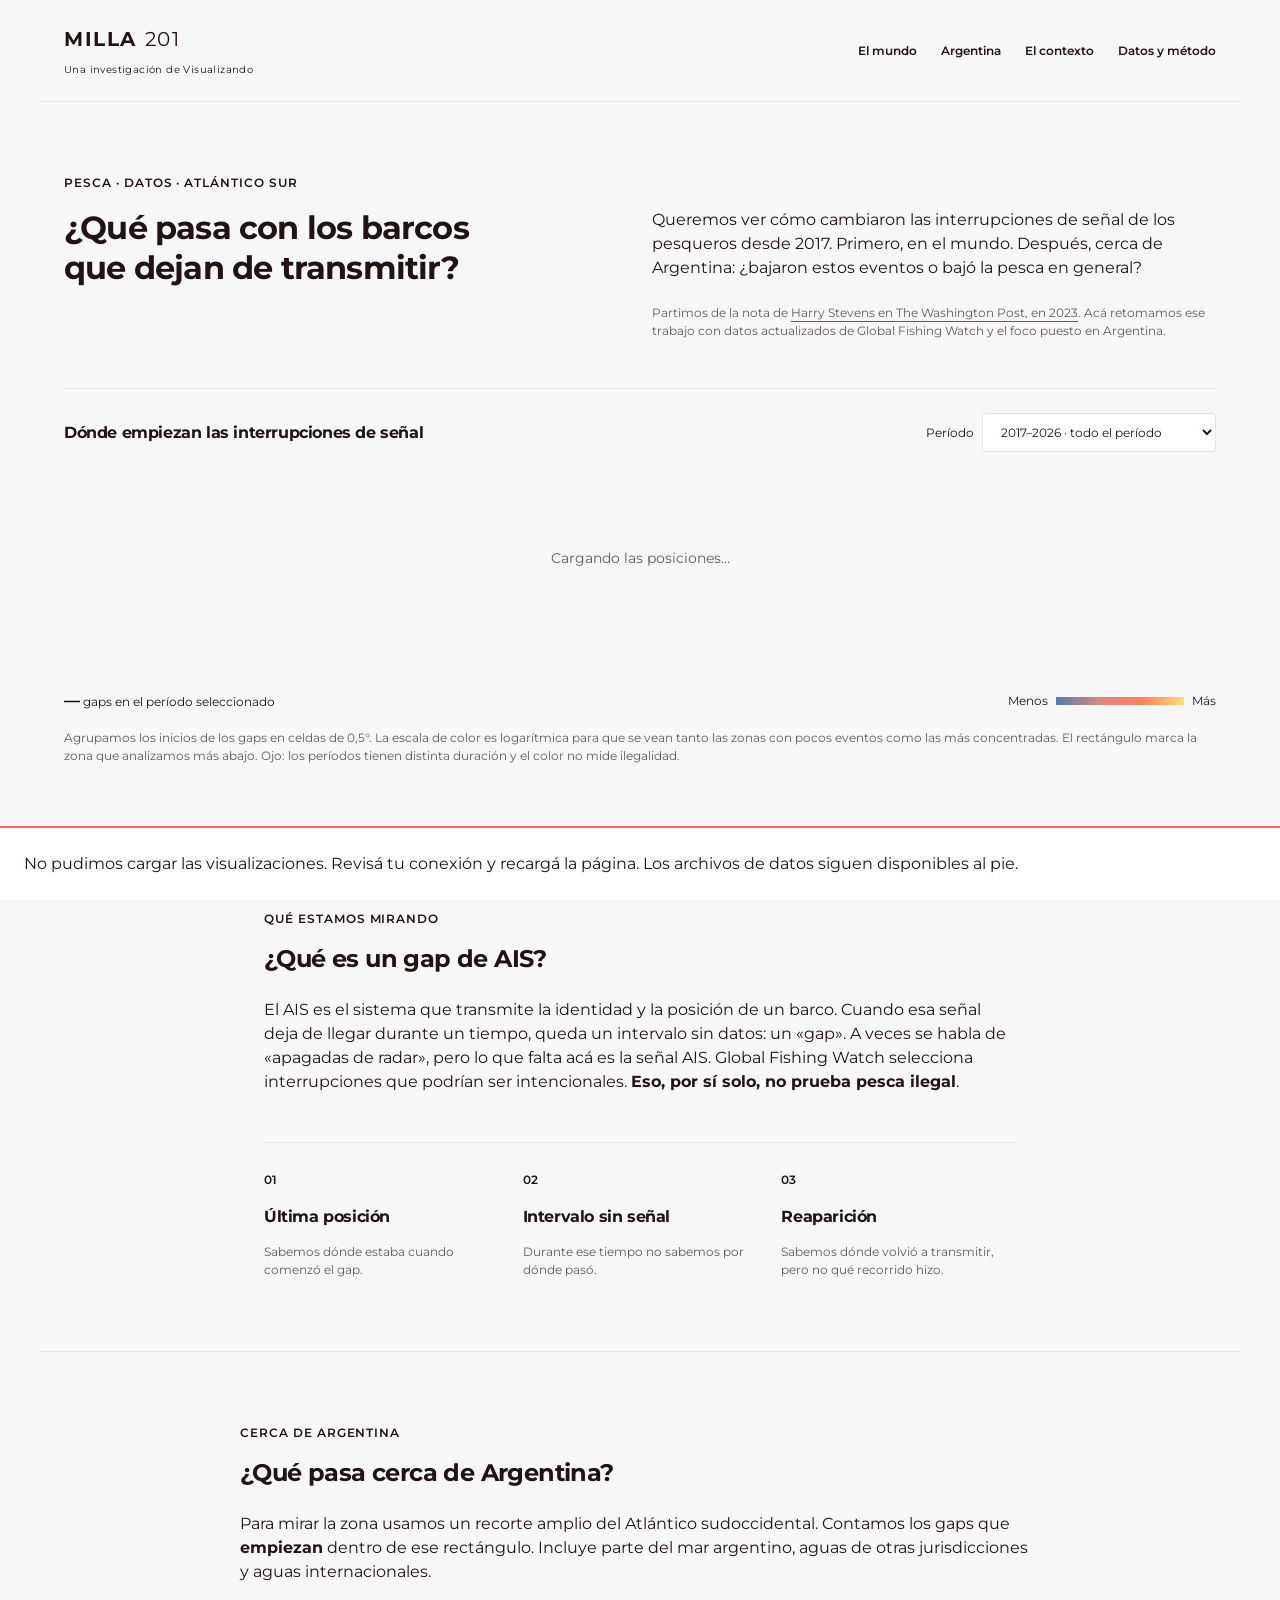
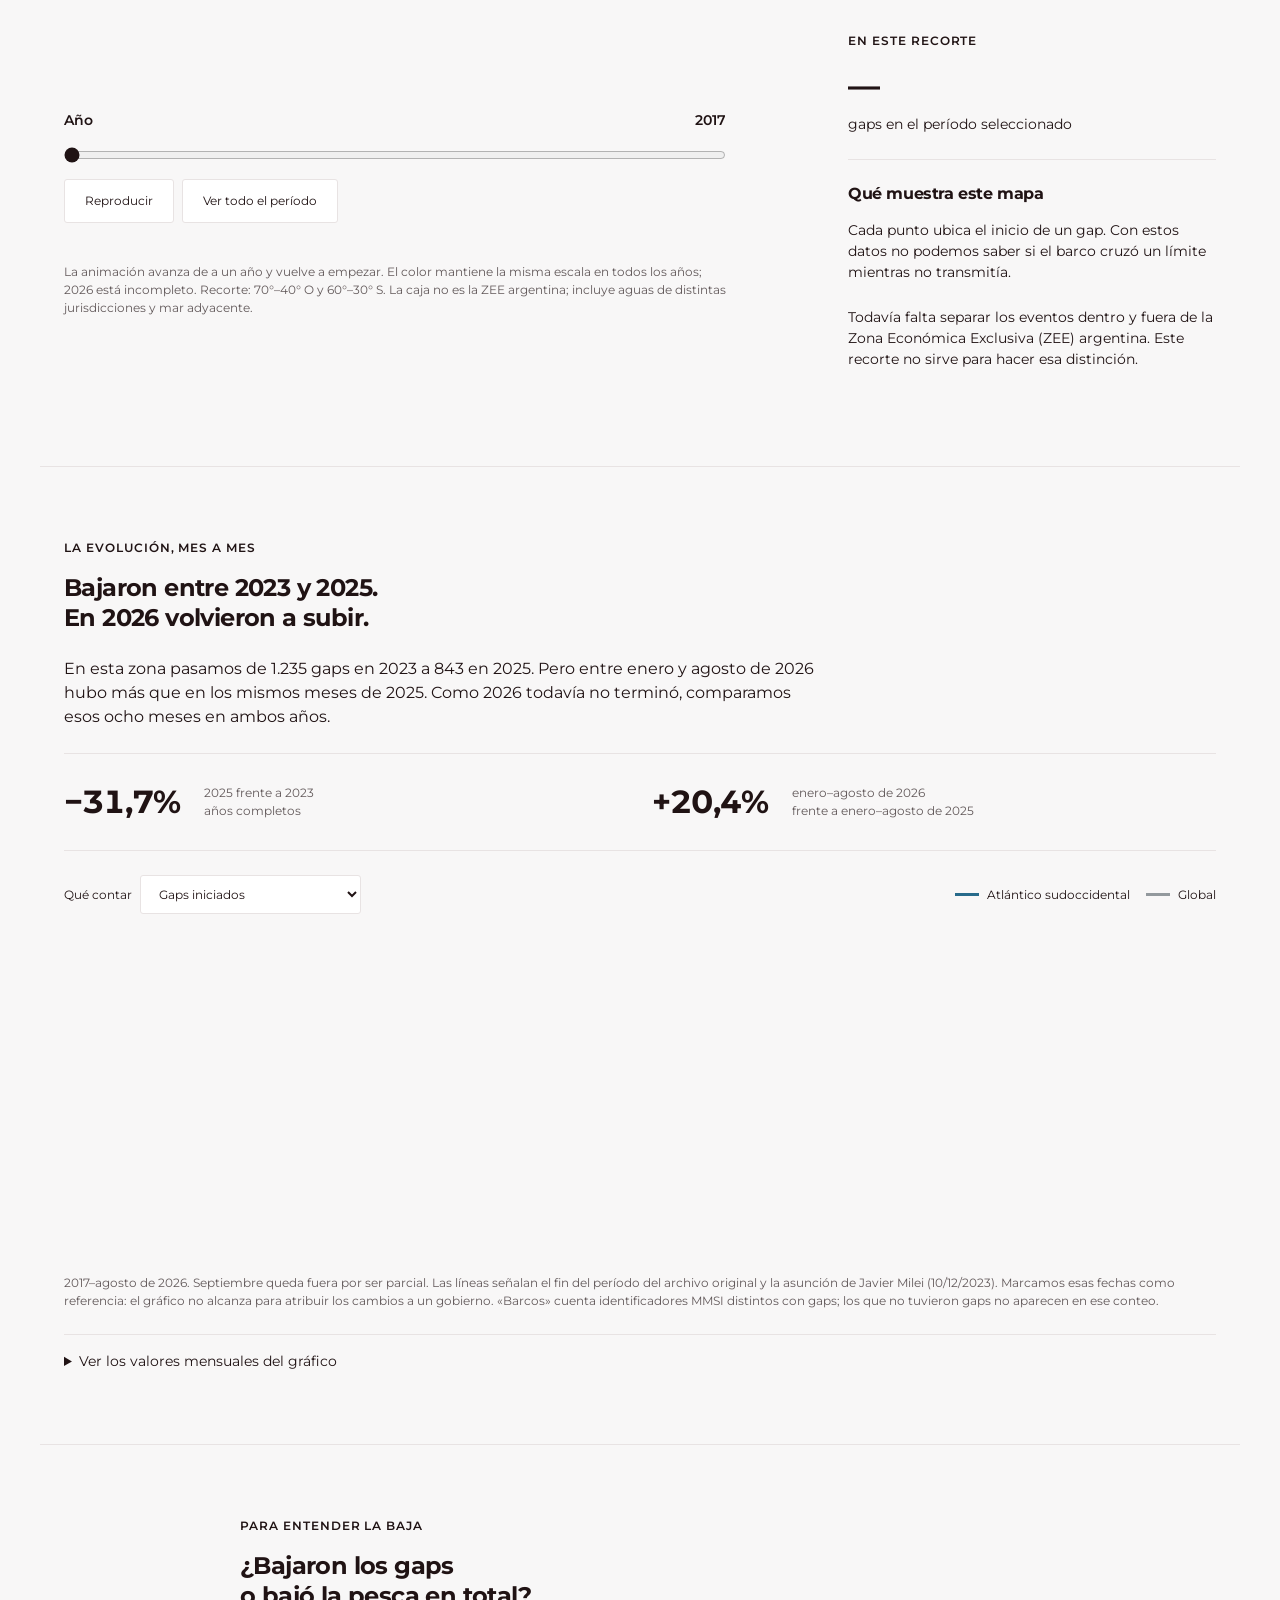
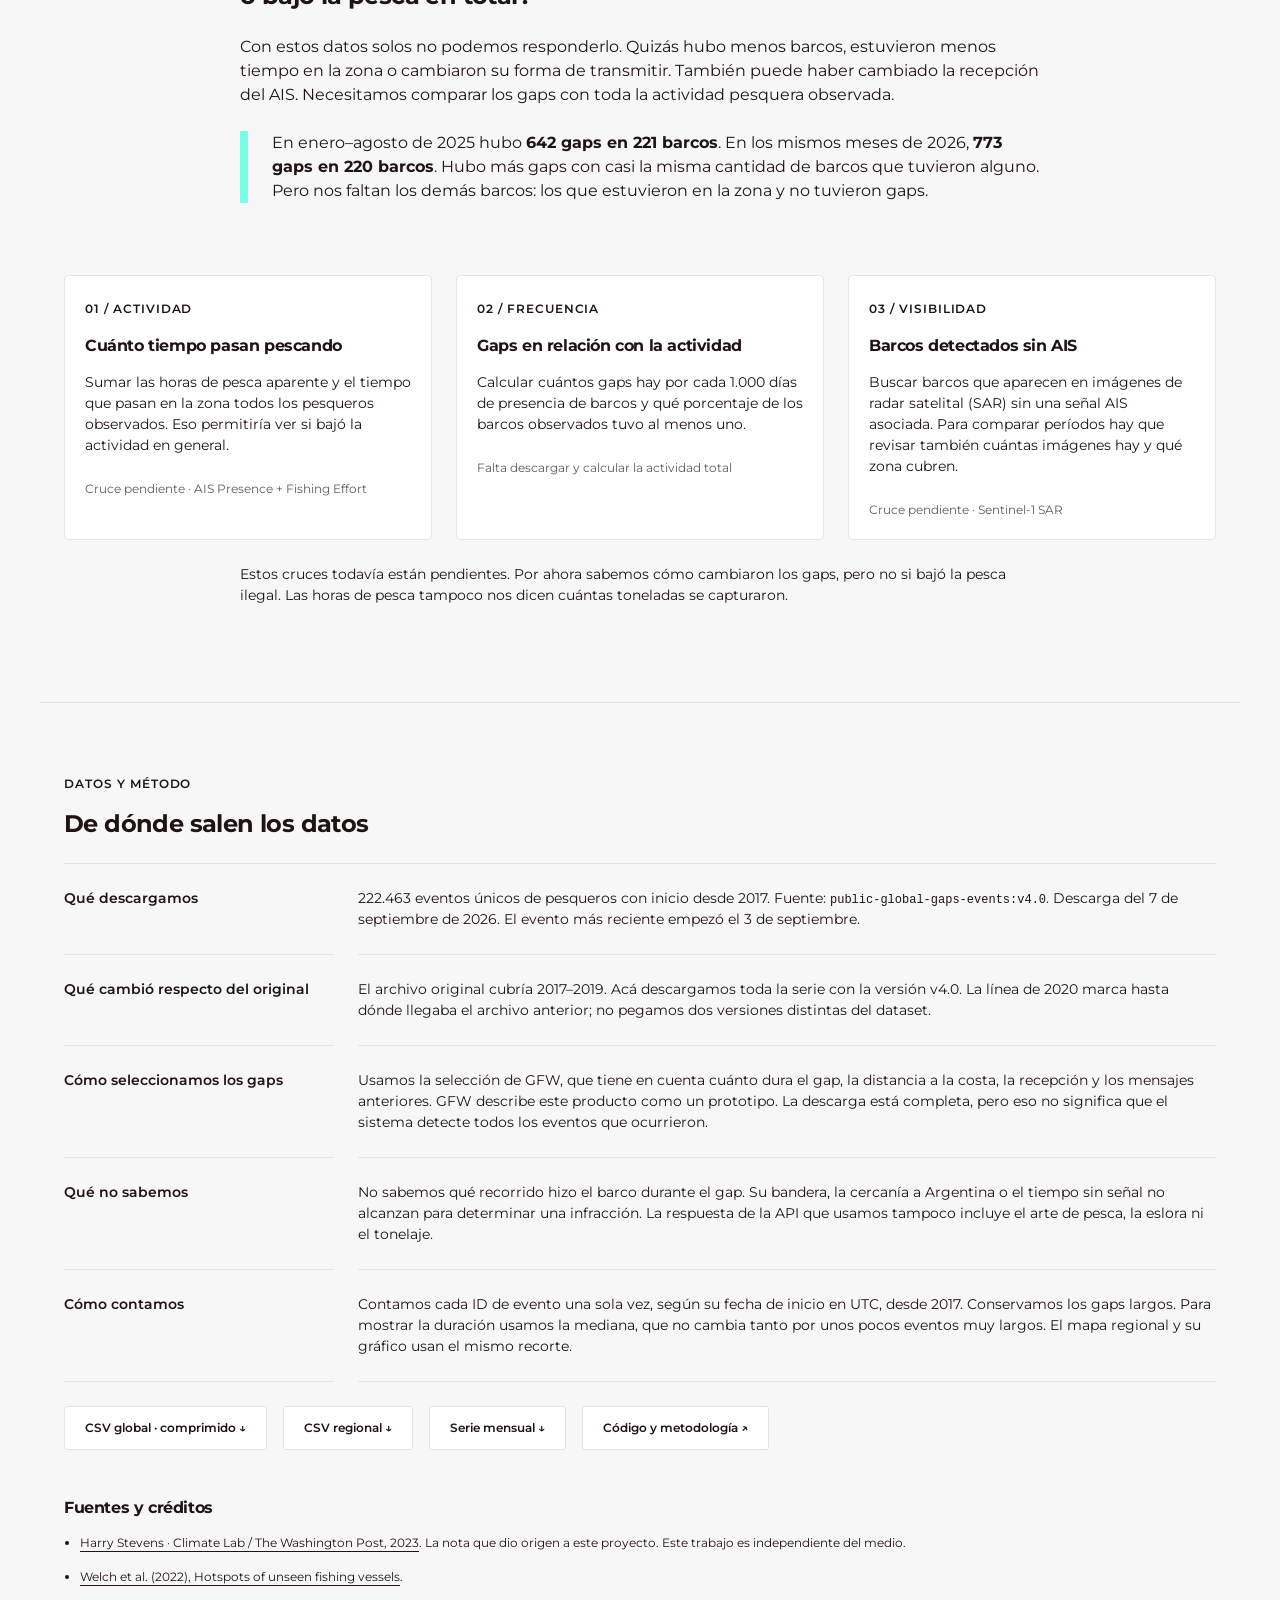
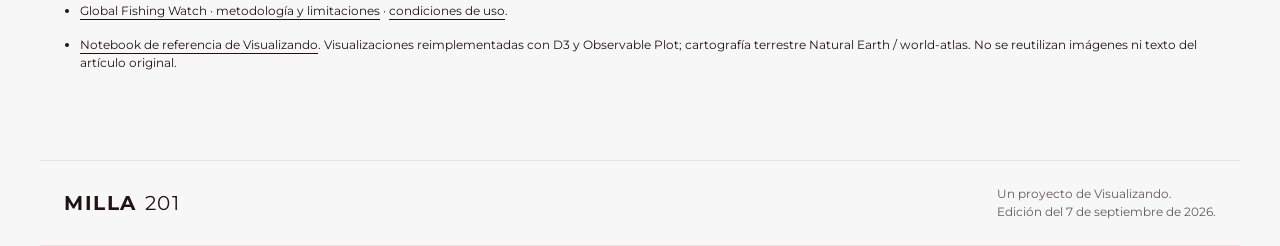
==== commit a5c2c2cc: "Animate regional map by year with slider and playback controls" ====
--- a/site/index.html
+++ b/site/index.html
@@ -7,7 +7,7 @@
 <div class="map-top"><h2>Dónde empiezan las interrupciones de señal</h2><label>Período <select id="period"><option value="all">2017–2026 · todo el período</option><option value="2017-2019">2017–2019 · período original</option><option value="2020-2022">2020–2022</option><option value="2023-2025">2023–2025</option><option value="2026">2026 · hasta el 3 de septiembre</option></select></label></div>
 <div id="global-map" class="map global" role="img" aria-label="Mapa mundial de inicios de gaps AIS"><p class="loading">Cargando las posiciones…</p></div><div class="map-bottom"><p><strong id="global-count">—</strong> gaps en el período seleccionado</p><div class="legend"><span>Menos</span><i></i><span>Más</span></div></div><p class="figure-note">Agrupamos los inicios de los gaps en celdas de 0,5°. La escala de color es logarítmica para que se vean tanto las zonas con pocos eventos como las más concentradas. El rectángulo marca la zona que analizamos más abajo. Ojo: los períodos tienen distinta duración y el color no mide ilegalidad.</p></section>
 <section class="reading explainer"><p class="eyebrow">QUÉ ESTAMOS MIRANDO</p><h2>¿Qué es un gap de AIS?</h2><p>El AIS es el sistema que transmite la identidad y la posición de un barco. Cuando esa señal deja de llegar durante un tiempo, queda un intervalo sin datos: un «gap». A veces se habla de «apagadas de radar», pero lo que falta acá es la señal AIS. Global Fishing Watch selecciona interrupciones que podrían ser intencionales. <strong>Eso, por sí solo, no prueba pesca ilegal</strong>.</p><div class="sequence"><div><b>01</b><h3>Última posición</h3><p>Sabemos dónde estaba cuando comenzó el gap.</p></div><div><b>02</b><h3>Intervalo sin señal</h3><p>Durante ese tiempo no sabemos por dónde pasó.</p></div><div><b>03</b><h3>Reaparición</h3><p>Sabemos dónde volvió a transmitir, pero no qué recorrido hizo.</p></div></div></section>
-<section id="argentina" class="regional"><div class="reading"><p class="eyebrow">CERCA DE ARGENTINA</p><h2>¿Qué pasa cerca de Argentina?</h2><p>Para mirar la zona usamos un recorte amplio del Atlántico sudoccidental. Contamos los gaps que <strong>empiezan</strong> dentro de ese rectángulo. Incluye parte del mar argentino, aguas de otras jurisdicciones y aguas internacionales.</p></div><div class="region-layout"><div><div id="region-map" class="map" role="img" aria-label="Inicios de gaps en el Atlántico sudoccidental"></div><p class="figure-note">Mismo período que el mapa global. Recorte: 70°–40° O y 60°–30° S. La caja no es la ZEE argentina; incluye aguas de distintas jurisdicciones y mar adyacente.</p></div><aside><p class="eyebrow">EN ESTE RECORTE</p><p class="big" id="region-count">—</p><p>gaps en el período seleccionado</p><hr><h3>Qué muestra este mapa</h3><p>Cada punto ubica el inicio de un gap. Con estos datos no podemos saber si el barco cruzó un límite mientras no transmitía.</p><p>Todavía falta separar los eventos dentro y fuera de la Zona Económica Exclusiva (ZEE) argentina. Este recorte no sirve para hacer esa distinción.</p></aside></div></section>
+<section id="argentina" class="regional"><div class="reading"><p class="eyebrow">CERCA DE ARGENTINA</p><h2>¿Qué pasa cerca de Argentina?</h2><p>Para mirar la zona usamos un recorte amplio del Atlántico sudoccidental. Contamos los gaps que <strong>empiezan</strong> dentro de ese rectángulo. Incluye parte del mar argentino, aguas de otras jurisdicciones y aguas internacionales.</p></div><div class="region-layout"><div><div class="region-controls"><div class="region-control-heading"><label for="region-year">Año</label><output id="region-year-label" for="region-year">2017</output></div><input id="region-year" type="range" min="2017" max="2026" step="1" value="2017" aria-label="Año del mapa regional"><div class="region-control-buttons"><button id="region-play" type="button" aria-pressed="false">Reproducir</button><button id="region-all" type="button">Ver todo el período</button></div></div><div id="region-map" class="map" role="img" aria-label="Inicios de gaps en el Atlántico sudoccidental"></div><p class="figure-note">La animación avanza de a un año y vuelve a empezar. El color mantiene la misma escala en todos los años; 2026 está incompleto. Recorte: 70°–40° O y 60°–30° S. La caja no es la ZEE argentina; incluye aguas de distintas jurisdicciones y mar adyacente.</p></div><aside><p class="eyebrow">EN ESTE RECORTE</p><p class="big" id="region-count">—</p><p>gaps en el período seleccionado</p><hr><h3>Qué muestra este mapa</h3><p>Cada punto ubica el inicio de un gap. Con estos datos no podemos saber si el barco cruzó un límite mientras no transmitía.</p><p>Todavía falta separar los eventos dentro y fuera de la Zona Económica Exclusiva (ZEE) argentina. Este recorte no sirve para hacer esa distinción.</p></aside></div></section>
 <section class="reading wide"><p class="eyebrow">LA EVOLUCIÓN, MES A MES</p><h2>Bajaron entre 2023 y 2025.<br>En 2026 volvieron a subir.</h2><p>En esta zona pasamos de 1.235 gaps en 2023 a 843 en 2025. Pero entre enero y agosto de 2026 hubo más que en los mismos meses de 2025. Como 2026 todavía no terminó, comparamos esos ocho meses en ambos años.</p><div class="stat-row"><div><strong>−31,7%</strong><span>2025 frente a 2023<br>años completos</span></div><div><strong>+20,4%</strong><span>enero–agosto de 2026<br>frente a enero–agosto de 2025</span></div></div>
 <div class="chart-toolbar"><label>Qué contar <select id="metric"><option value="events">Gaps iniciados</option><option value="vessels">Barcos con al menos un gap</option><option value="medianHours">Duración mediana del gap</option></select></label><div class="timeline-legend" aria-label="Series del gráfico"><span><i class="regional-key"></i>Atlántico sudoccidental</span><span><i class="global-key"></i><span id="global-series-label">Global</span></span></div></div><div id="timeline" class="chart" aria-live="polite"></div><p id="scale-note" class="figure-note"></p><p class="figure-note">2017–agosto de 2026. Septiembre queda fuera por ser parcial. Las líneas señalan el fin del período del archivo original y la asunción de Javier Milei (10/12/2023). Marcamos esas fechas como referencia: el gráfico no alcanza para atribuir los cambios a un gobierno. «Barcos» cuenta identificadores MMSI distintos con gaps; los que no tuvieron gaps no aparecen en ese conteo.</p><details><summary>Ver los valores mensuales del gráfico</summary><div class="table-wrap"><table id="monthly-table"><caption>Atlántico sudoccidental · datos mensuales</caption><thead><tr><th>Mes</th><th>Gaps</th><th>Barcos con gaps</th><th>Mediana (horas)</th></tr></thead><tbody></tbody></table></div></details></section>
 <section id="contexto" class="context"><div class="reading"><p class="eyebrow">PARA ENTENDER LA BAJA</p><h2>¿Bajaron los gaps<br>o bajó la pesca en total?</h2><p>Con estos datos solos no podemos responderlo. Quizás hubo menos barcos, estuvieron menos tiempo en la zona o cambiaron su forma de transmitir. También puede haber cambiado la recepción del AIS. Necesitamos comparar los gaps con toda la actividad pesquera observada.</p><p class="callout">En enero–agosto de 2025 hubo <strong>642 gaps en 221 barcos</strong>. En los mismos meses de 2026, <strong>773 gaps en 220 barcos</strong>. Hubo más gaps con casi la misma cantidad de barcos que tuvieron alguno. Pero nos faltan los demás barcos: los que estuvieron en la zona y no tuvieron gaps.</p></div><div class="question-grid"><article><span>01 / ACTIVIDAD</span><h3>Cuánto tiempo pasan pescando</h3><p>Sumar las horas de pesca aparente y el tiempo que pasan en la zona todos los pesqueros observados. Eso permitiría ver si bajó la actividad en general.</p><p class="status">Cruce pendiente · AIS Presence + Fishing Effort</p></article><article><span>02 / FRECUENCIA</span><h3>Gaps en relación con la actividad</h3><p>Calcular cuántos gaps hay por cada 1.000 días de presencia de barcos y qué porcentaje de los barcos observados tuvo al menos uno.</p><p class="status">Falta descargar y calcular la actividad total</p></article><article><span>03 / VISIBILIDAD</span><h3>Barcos detectados sin AIS</h3><p>Buscar barcos que aparecen en imágenes de radar satelital (SAR) sin una señal AIS asociada. Para comparar períodos hay que revisar también cuántas imágenes hay y qué zona cubren.</p><p class="status">Cruce pendiente · Sentinel-1 SAR</p></article></div><div class="reading"><p>Estos cruces todavía están pendientes. Por ahora sabemos cómo cambiaron los gaps, pero no si bajó la pesca ilegal. Las horas de pesca tampoco nos dicen cuántas toneladas se capturaron.</p></div></section>
--- a/site/css/style.css
+++ b/site/css/style.css
@@ -12,3 +12,5 @@
 @media(prefers-reduced-motion:reduce){html{scroll-behavior:auto}}
 
 .timeline-legend{display:flex;flex-wrap:wrap;gap:var(--space-md);font-size:.75rem}.timeline-legend>span{display:flex;align-items:center;gap:var(--space-sm)}.timeline-legend i{display:inline-block;width:24px;height:3px}.regional-key{background:#286b8b}.global-key{background:#93999d}
+
+.region-controls{margin-bottom:var(--space-lg)}.region-control-heading{display:flex;justify-content:space-between;gap:var(--space-md);font-size:.875rem;font-weight:600}.region-controls input[type=range]{width:100%;margin:var(--space-md) 0;cursor:pointer}.region-control-buttons{display:flex;gap:var(--space-sm);flex-wrap:wrap}.region-control-buttons button{background:var(--color-surface);color:var(--color-primary);border:1px solid var(--color-border);border-radius:var(--radius-sm);padding:12px 20px;cursor:pointer;font-size:.75rem}.region-control-buttons button:hover{border-color:var(--color-primary)}
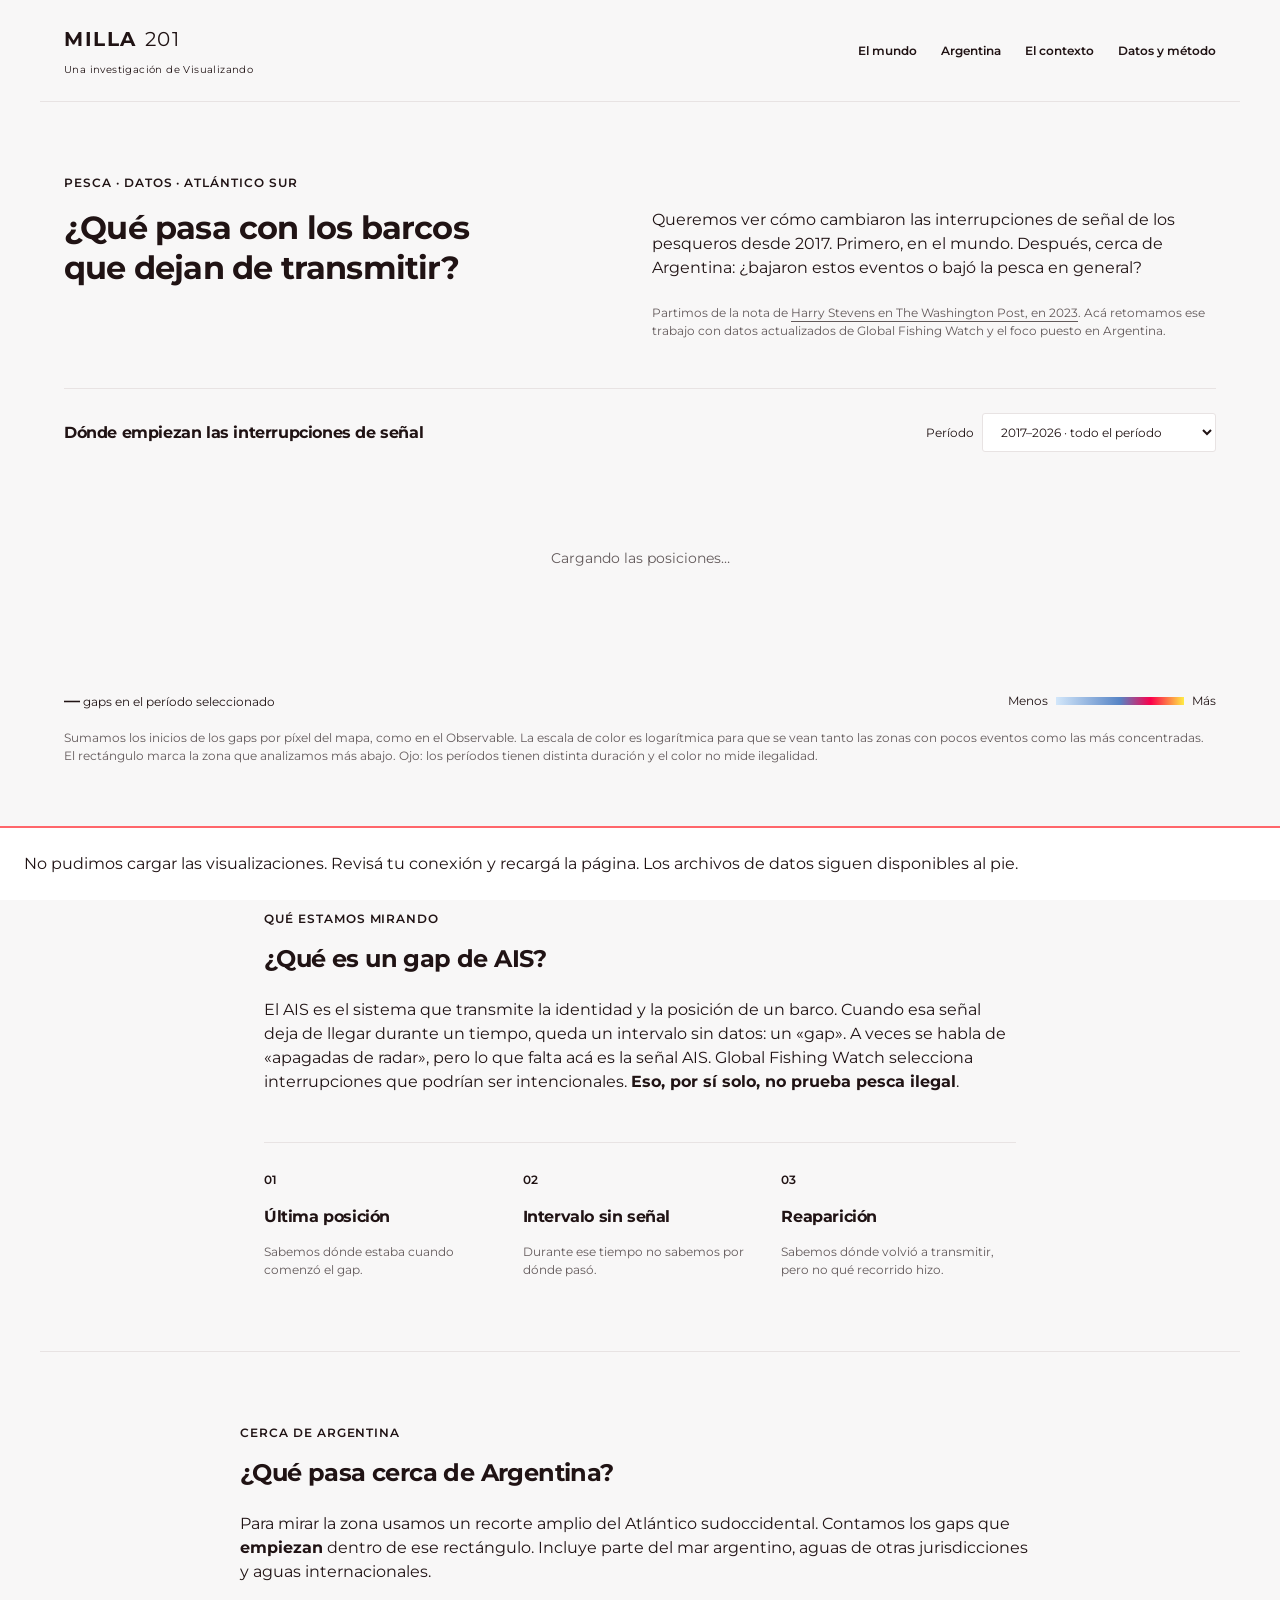
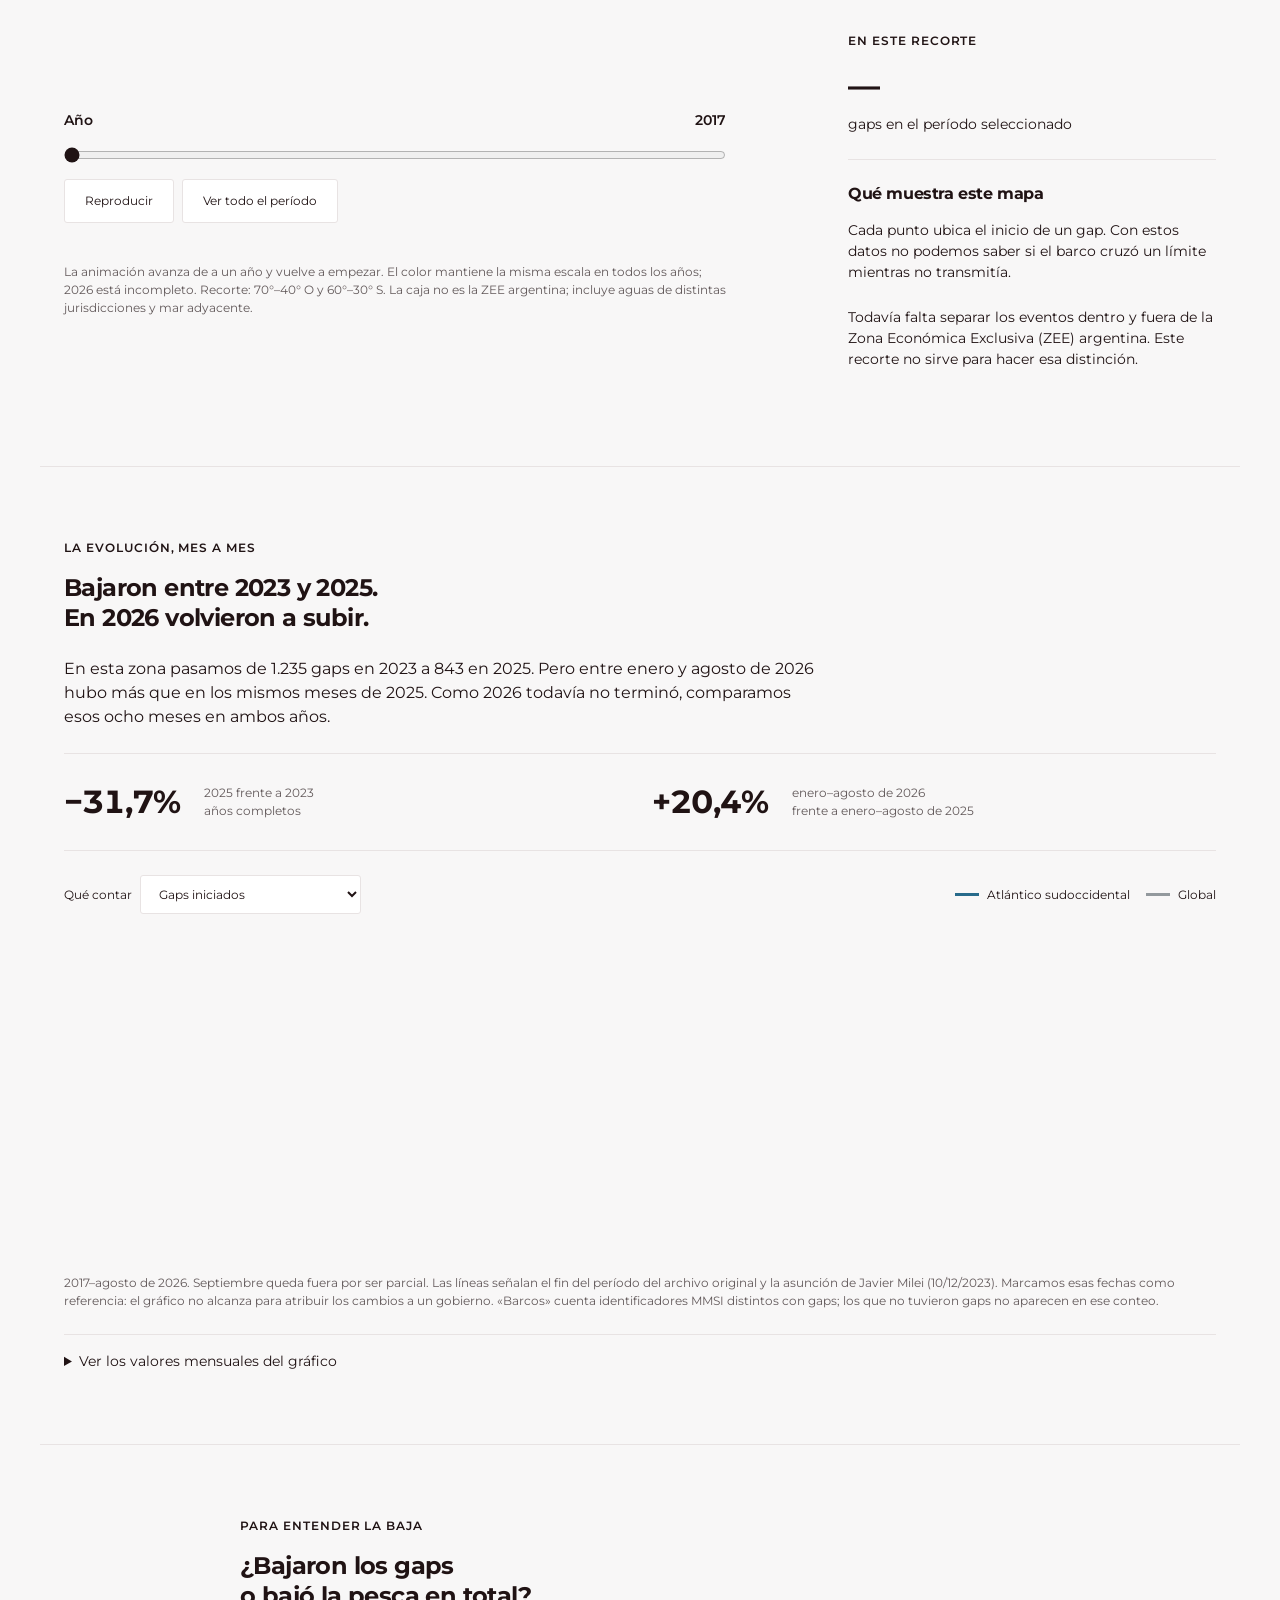
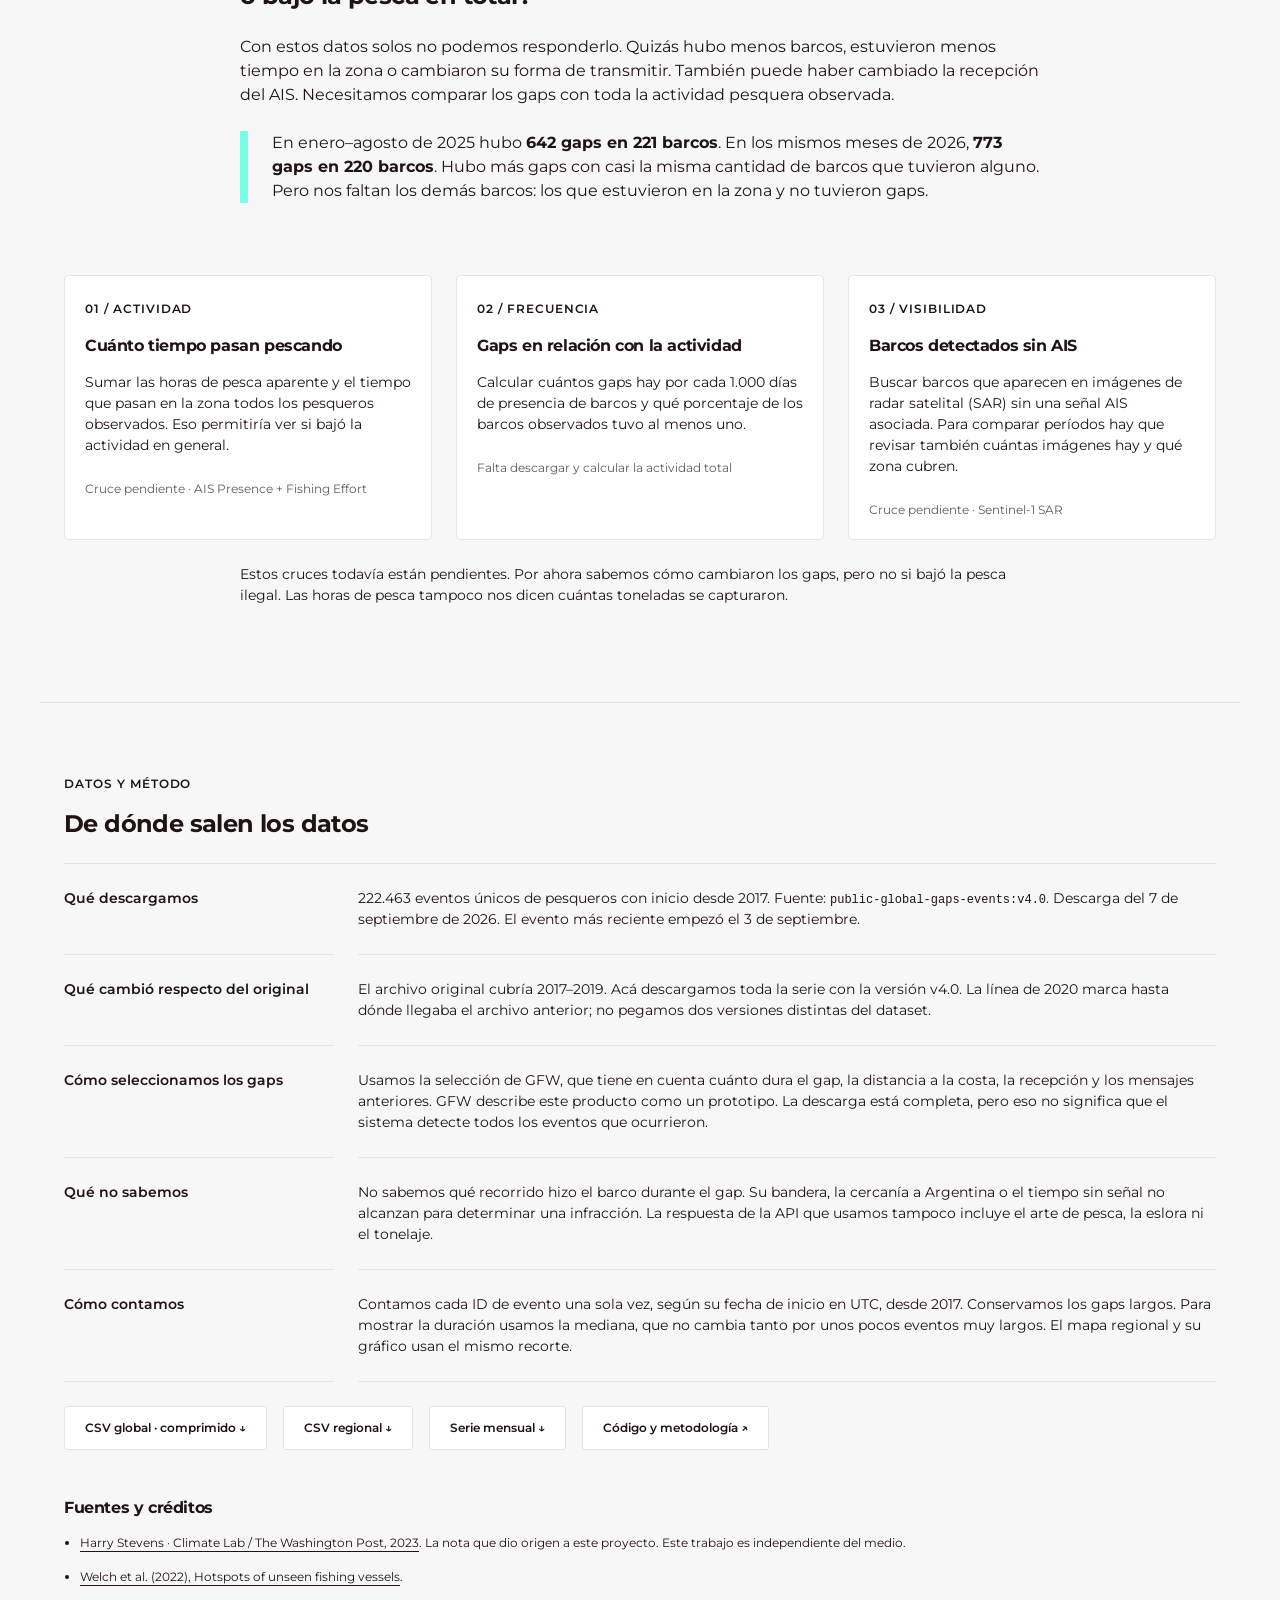
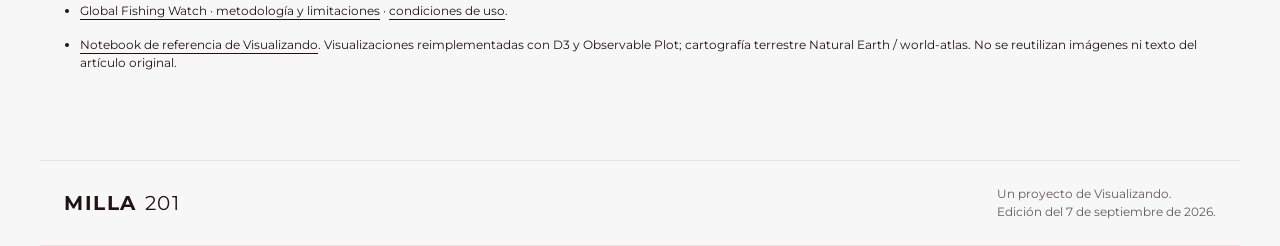
==== commit 4fe04c42: "Render individual event positions using notebook pixel aggregation" ====
--- a/site/index.html
+++ b/site/index.html
@@ -5,7 +5,7 @@
 <main>
 <section id="mundo" class="opening"><div class="intro"><p class="eyebrow">PESCA · DATOS · ATLÁNTICO SUR</p><h1>¿Qué pasa con los barcos<br>que dejan de transmitir?</h1><p class="deck">Queremos ver cómo cambiaron las interrupciones de señal de los pesqueros desde 2017. Primero, en el mundo. Después, cerca de Argentina: ¿bajaron estos eventos o bajó la pesca en general?</p><p class="origin">Partimos de la nota de <a href="https://www.washingtonpost.com/climate-environment/interactive/2023/map-illegal-fishing/">Harry Stevens en The Washington Post, en 2023</a>. Acá retomamos ese trabajo con datos actualizados de Global Fishing Watch y el foco puesto en Argentina.</p></div>
 <div class="map-top"><h2>Dónde empiezan las interrupciones de señal</h2><label>Período <select id="period"><option value="all">2017–2026 · todo el período</option><option value="2017-2019">2017–2019 · período original</option><option value="2020-2022">2020–2022</option><option value="2023-2025">2023–2025</option><option value="2026">2026 · hasta el 3 de septiembre</option></select></label></div>
-<div id="global-map" class="map global" role="img" aria-label="Mapa mundial de inicios de gaps AIS"><p class="loading">Cargando las posiciones…</p></div><div class="map-bottom"><p><strong id="global-count">—</strong> gaps en el período seleccionado</p><div class="legend"><span>Menos</span><i></i><span>Más</span></div></div><p class="figure-note">Agrupamos los inicios de los gaps en celdas de 0,5°. La escala de color es logarítmica para que se vean tanto las zonas con pocos eventos como las más concentradas. El rectángulo marca la zona que analizamos más abajo. Ojo: los períodos tienen distinta duración y el color no mide ilegalidad.</p></section>
+<div id="global-map" class="map global" role="img" aria-label="Mapa mundial de inicios de gaps AIS"><p class="loading">Cargando las posiciones…</p></div><div class="map-bottom"><p><strong id="global-count">—</strong> gaps en el período seleccionado</p><div class="legend"><span>Menos</span><i></i><span>Más</span></div></div><p class="figure-note">Sumamos los inicios de los gaps por píxel del mapa, como en el Observable. La escala de color es logarítmica para que se vean tanto las zonas con pocos eventos como las más concentradas. El rectángulo marca la zona que analizamos más abajo. Ojo: los períodos tienen distinta duración y el color no mide ilegalidad.</p></section>
 <section class="reading explainer"><p class="eyebrow">QUÉ ESTAMOS MIRANDO</p><h2>¿Qué es un gap de AIS?</h2><p>El AIS es el sistema que transmite la identidad y la posición de un barco. Cuando esa señal deja de llegar durante un tiempo, queda un intervalo sin datos: un «gap». A veces se habla de «apagadas de radar», pero lo que falta acá es la señal AIS. Global Fishing Watch selecciona interrupciones que podrían ser intencionales. <strong>Eso, por sí solo, no prueba pesca ilegal</strong>.</p><div class="sequence"><div><b>01</b><h3>Última posición</h3><p>Sabemos dónde estaba cuando comenzó el gap.</p></div><div><b>02</b><h3>Intervalo sin señal</h3><p>Durante ese tiempo no sabemos por dónde pasó.</p></div><div><b>03</b><h3>Reaparición</h3><p>Sabemos dónde volvió a transmitir, pero no qué recorrido hizo.</p></div></div></section>
 <section id="argentina" class="regional"><div class="reading"><p class="eyebrow">CERCA DE ARGENTINA</p><h2>¿Qué pasa cerca de Argentina?</h2><p>Para mirar la zona usamos un recorte amplio del Atlántico sudoccidental. Contamos los gaps que <strong>empiezan</strong> dentro de ese rectángulo. Incluye parte del mar argentino, aguas de otras jurisdicciones y aguas internacionales.</p></div><div class="region-layout"><div><div class="region-controls"><div class="region-control-heading"><label for="region-year">Año</label><output id="region-year-label" for="region-year">2017</output></div><input id="region-year" type="range" min="2017" max="2026" step="1" value="2017" aria-label="Año del mapa regional"><div class="region-control-buttons"><button id="region-play" type="button" aria-pressed="false">Reproducir</button><button id="region-all" type="button">Ver todo el período</button></div></div><div id="region-map" class="map" role="img" aria-label="Inicios de gaps en el Atlántico sudoccidental"></div><p class="figure-note">La animación avanza de a un año y vuelve a empezar. El color mantiene la misma escala en todos los años; 2026 está incompleto. Recorte: 70°–40° O y 60°–30° S. La caja no es la ZEE argentina; incluye aguas de distintas jurisdicciones y mar adyacente.</p></div><aside><p class="eyebrow">EN ESTE RECORTE</p><p class="big" id="region-count">—</p><p>gaps en el período seleccionado</p><hr><h3>Qué muestra este mapa</h3><p>Cada punto ubica el inicio de un gap. Con estos datos no podemos saber si el barco cruzó un límite mientras no transmitía.</p><p>Todavía falta separar los eventos dentro y fuera de la Zona Económica Exclusiva (ZEE) argentina. Este recorte no sirve para hacer esa distinción.</p></aside></div></section>
 <section class="reading wide"><p class="eyebrow">LA EVOLUCIÓN, MES A MES</p><h2>Bajaron entre 2023 y 2025.<br>En 2026 volvieron a subir.</h2><p>En esta zona pasamos de 1.235 gaps en 2023 a 843 en 2025. Pero entre enero y agosto de 2026 hubo más que en los mismos meses de 2025. Como 2026 todavía no terminó, comparamos esos ocho meses en ambos años.</p><div class="stat-row"><div><strong>−31,7%</strong><span>2025 frente a 2023<br>años completos</span></div><div><strong>+20,4%</strong><span>enero–agosto de 2026<br>frente a enero–agosto de 2025</span></div></div>
--- a/site/css/style.css
+++ b/site/css/style.css
@@ -4,7 +4,7 @@
 header,footer{max-width:var(--maxw);margin:auto;padding:var(--space-lg) var(--margin);display:flex;justify-content:space-between;align-items:center;gap:var(--gutter);border-bottom:1px solid var(--color-border)}.brand{text-decoration:none;font-size:1.25rem;letter-spacing:.08em;font-weight:700;white-space:nowrap}.brand b{font-weight:400}.brand span{display:block;font-size:.625rem;font-weight:400;letter-spacing:.04em;margin-top:var(--space-sm)}nav{display:flex;flex-wrap:wrap;gap:var(--space-lg);font-size:.75rem;font-weight:600}nav a{text-decoration:none}nav a:hover{text-decoration:underline}
 h1,h2,h3{font-family:inherit;font-weight:700;line-height:1.25;letter-spacing:-.025em}h1{font-size:2rem;margin:0}h2{font-size:1.5rem;margin:var(--space-md) 0 var(--space-lg)}h3{font-size:1rem;margin:var(--space-md) 0}p{margin:0 0 var(--space-lg)}.eyebrow,.question-grid article>span{font-size:.75rem;font-weight:600;letter-spacing:.08em;margin-bottom:var(--space-md)}
 .opening,.regional,.context{max-width:var(--maxw);margin:auto;padding:calc(var(--space-lg)*3) var(--margin)}.intro{display:grid;grid-template-columns:repeat(var(--cols),minmax(0,1fr));gap:0 var(--gutter);padding-bottom:calc(var(--space-lg)*2)}.intro .eyebrow{grid-column:1/-1}.intro h1{grid-column:1/6;grid-row:2/4}.deck{grid-column:7/-1;font-size:1rem}.origin{grid-column:7/-1;font-size:.75rem;color:var(--color-muted);margin:0}
-.map-top{display:flex;justify-content:space-between;align-items:center;gap:var(--space-lg);border-top:1px solid var(--color-border);padding-top:var(--space-lg)}.map-top h2{font-size:1rem;margin:0}.map-top label,.chart-toolbar label{display:flex;gap:var(--space-sm);align-items:center;font-size:.75rem}.map{position:relative;width:100%;overflow:hidden}.map canvas{width:100%;display:block}.global{margin:var(--space-lg) auto}.map-bottom{display:flex;justify-content:space-between;gap:var(--space-md);align-items:center;font-size:.75rem}.map-bottom p{margin:0}.map-bottom strong{font-size:1rem;font-variant-numeric:tabular-nums}.legend{display:flex;align-items:center;gap:var(--space-sm);font-size:.75rem}.legend i{width:128px;height:var(--space-sm);background:linear-gradient(90deg,#527fa9,#d88782,#f7825f,#ffdd76)}.figure-note{font-size:.75rem;line-height:1.5;color:var(--color-muted);margin:var(--space-md) 0 0}
+.map-top{display:flex;justify-content:space-between;align-items:center;gap:var(--space-lg);border-top:1px solid var(--color-border);padding-top:var(--space-lg)}.map-top h2{font-size:1rem;margin:0}.map-top label,.chart-toolbar label{display:flex;gap:var(--space-sm);align-items:center;font-size:.75rem}.map{position:relative;width:100%;overflow:hidden}.map canvas{width:100%;display:block}.global{margin:var(--space-lg) auto}.map-bottom{display:flex;justify-content:space-between;gap:var(--space-md);align-items:center;font-size:.75rem}.map-bottom p{margin:0}.map-bottom strong{font-size:1rem;font-variant-numeric:tabular-nums}.legend{display:flex;align-items:center;gap:var(--space-sm);font-size:.75rem}.legend i{width:128px;height:var(--space-sm);background:linear-gradient(90deg,#d3e7fa 0%,#5784c5 50%,#fc004b 74%,#ffec44 100%)}.figure-note{font-size:.75rem;line-height:1.5;color:var(--color-muted);margin:var(--space-md) 0 0}
 .reading{max-width:800px;margin:auto;padding:calc(var(--space-lg)*3) var(--margin)}.reading.wide{max-width:var(--maxw)}.reading.wide>p:not(.figure-note){max-width:752px}.explainer{border-top:1px solid var(--color-border)}.sequence{display:grid;grid-template-columns:repeat(3,minmax(0,1fr));gap:var(--gutter);margin-top:calc(var(--space-lg)*2);border-top:1px solid var(--color-border);padding-top:var(--space-lg)}.sequence b{font-size:.75rem;font-weight:600}.sequence p{font-size:.75rem;color:var(--color-muted);margin:0}.regional,.context{border-block:1px solid var(--color-border)}.regional .reading,.context .reading{padding:0 0 var(--space-lg)}.region-layout{display:grid;grid-template-columns:repeat(var(--cols),minmax(0,1fr));gap:var(--gutter);align-items:center}.region-layout>div{grid-column:1/8}.region-layout aside{grid-column:9/-1;font-size:.875rem}.big{font-size:2rem;line-height:1.25;font-weight:700;font-variant-numeric:tabular-nums;margin:0 0 var(--space-sm)}hr{border:0;border-top:1px solid var(--color-border);margin:var(--space-lg) 0}
 .stat-row{display:grid;grid-template-columns:repeat(2,minmax(0,1fr));gap:var(--gutter);padding:var(--space-lg) 0;margin:var(--space-lg) 0;border-block:1px solid var(--color-border)}.stat-row>div{display:flex;align-items:center;gap:var(--space-lg)}.stat-row strong{font-size:2rem;letter-spacing:-.025em;font-variant-numeric:tabular-nums}.stat-row span{font-size:.75rem;color:var(--color-muted)}.chart-toolbar{display:flex;justify-content:space-between;gap:var(--space-lg);align-items:center;flex-wrap:wrap;margin:var(--space-lg) 0}.chart{width:100%;min-height:320px}.chart svg{max-width:100%;height:auto;overflow:visible}.chart figure{margin:0}.chart figure>h2{font-size:.875rem}.table-wrap{max-height:320px;overflow:auto}table{border-collapse:collapse;font-size:.75rem;width:100%;font-variant-numeric:tabular-nums;background:var(--color-surface)}th,td{padding:var(--space-md);border-bottom:1px solid var(--color-border);text-align:right}th:first-child,td:first-child{text-align:left}caption{text-align:left;padding:var(--space-md) 0}th{position:sticky;top:0;background:var(--color-surface)}details{border-top:1px solid var(--color-border);padding-top:var(--space-md);margin-top:var(--space-lg);font-size:.875rem}summary{cursor:pointer}
 .callout{border-left:var(--space-sm) solid var(--color-secondary);padding-left:var(--space-lg);margin-top:var(--space-lg)}.question-grid{display:grid;grid-template-columns:repeat(3,minmax(0,1fr));gap:var(--gutter);margin:var(--space-lg) 0}.question-grid article{background:var(--color-surface);border:1px solid var(--color-border);border-radius:var(--radius-md);padding:20px}.question-grid p{font-size:.875rem}.question-grid .status{font-size:.75rem;color:var(--color-muted);margin:0}.context>.reading:last-child{padding-bottom:0;font-size:.875rem}.methodology dl{display:grid;grid-template-columns:repeat(var(--cols),minmax(0,1fr));column-gap:var(--gutter);border-top:1px solid var(--color-border)}dt,dd{margin:0;padding:var(--space-lg) 0;border-bottom:1px solid var(--color-border);font-size:.875rem}dt{grid-column:1/4;font-weight:600}dd{grid-column:4/-1}code{font-size:.75rem;overflow-wrap:anywhere}.downloads{display:flex;flex-wrap:wrap;gap:var(--space-md);margin:var(--space-lg) 0 calc(var(--space-lg)*2)}.downloads a{border:1px solid var(--color-border);border-radius:var(--radius-sm);background:var(--color-surface);padding:12px 20px;font-size:.75rem;text-decoration:none;font-weight:600}.downloads a:hover{border-color:var(--color-primary);text-decoration:underline}.sources{font-size:.75rem;padding-left:var(--space-md)}.sources li{margin-bottom:var(--space-md)}footer{border-top:1px solid var(--color-border)}footer p{font-size:.75rem;color:var(--color-muted);margin:0}#error{position:fixed;bottom:0;left:0;right:0;background:var(--color-surface);color:var(--color-primary);border-top:2px solid var(--color-tertiary);padding:var(--space-lg);z-index:20}.loading{padding:calc(var(--space-lg)*3) 0;text-align:center;font-size:.875rem;color:var(--color-muted)}
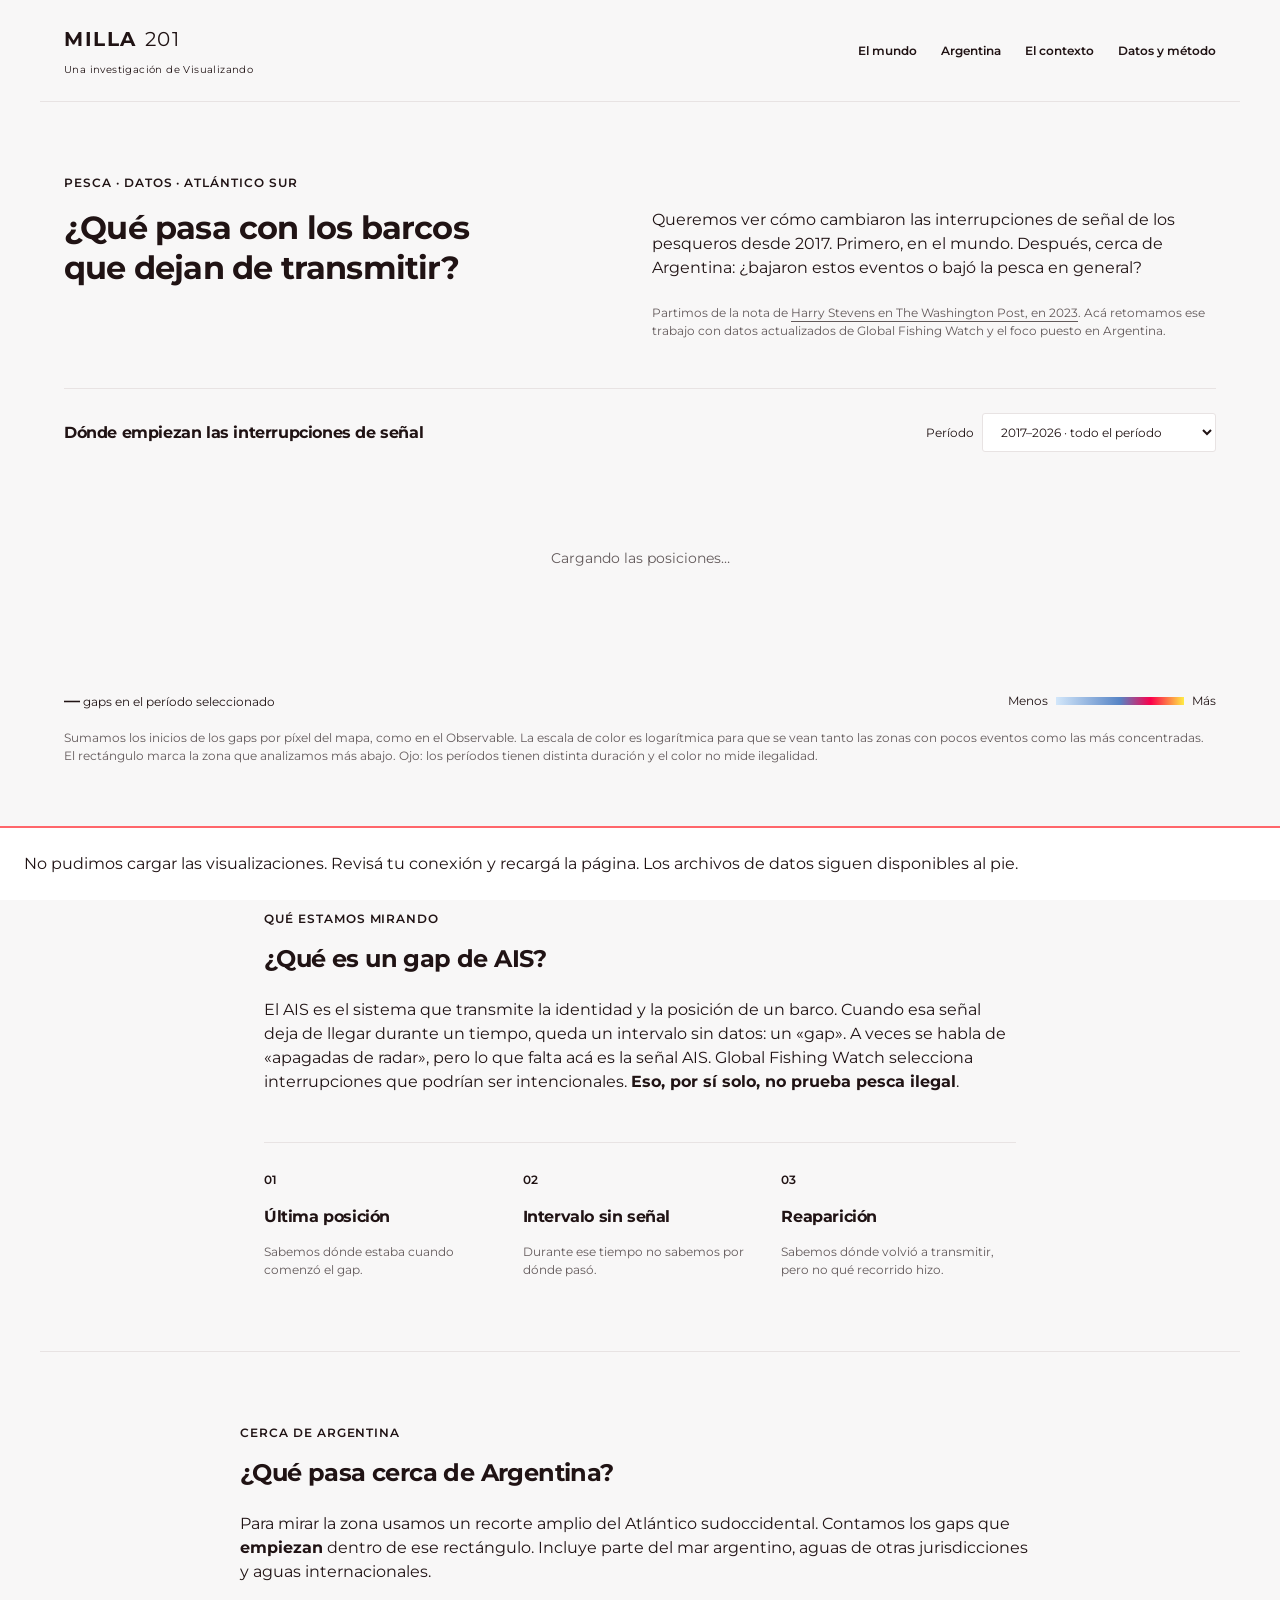
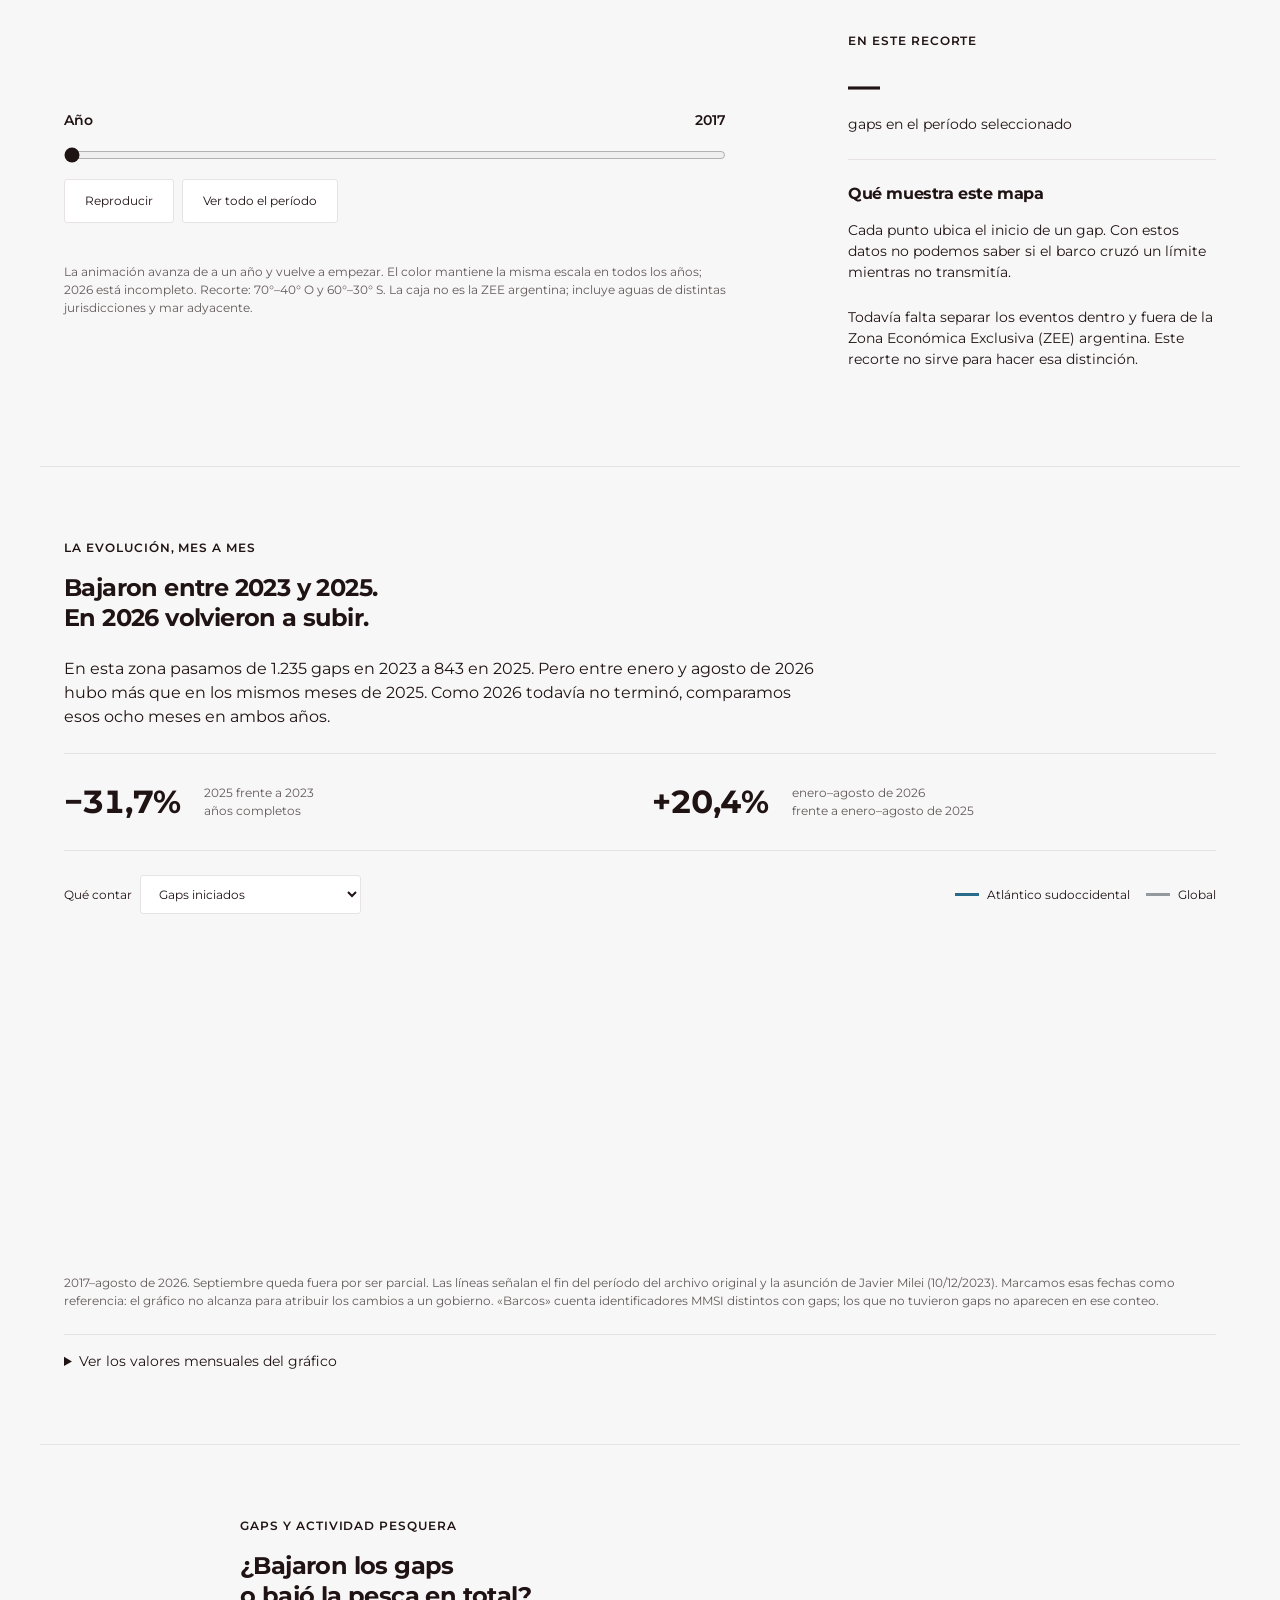
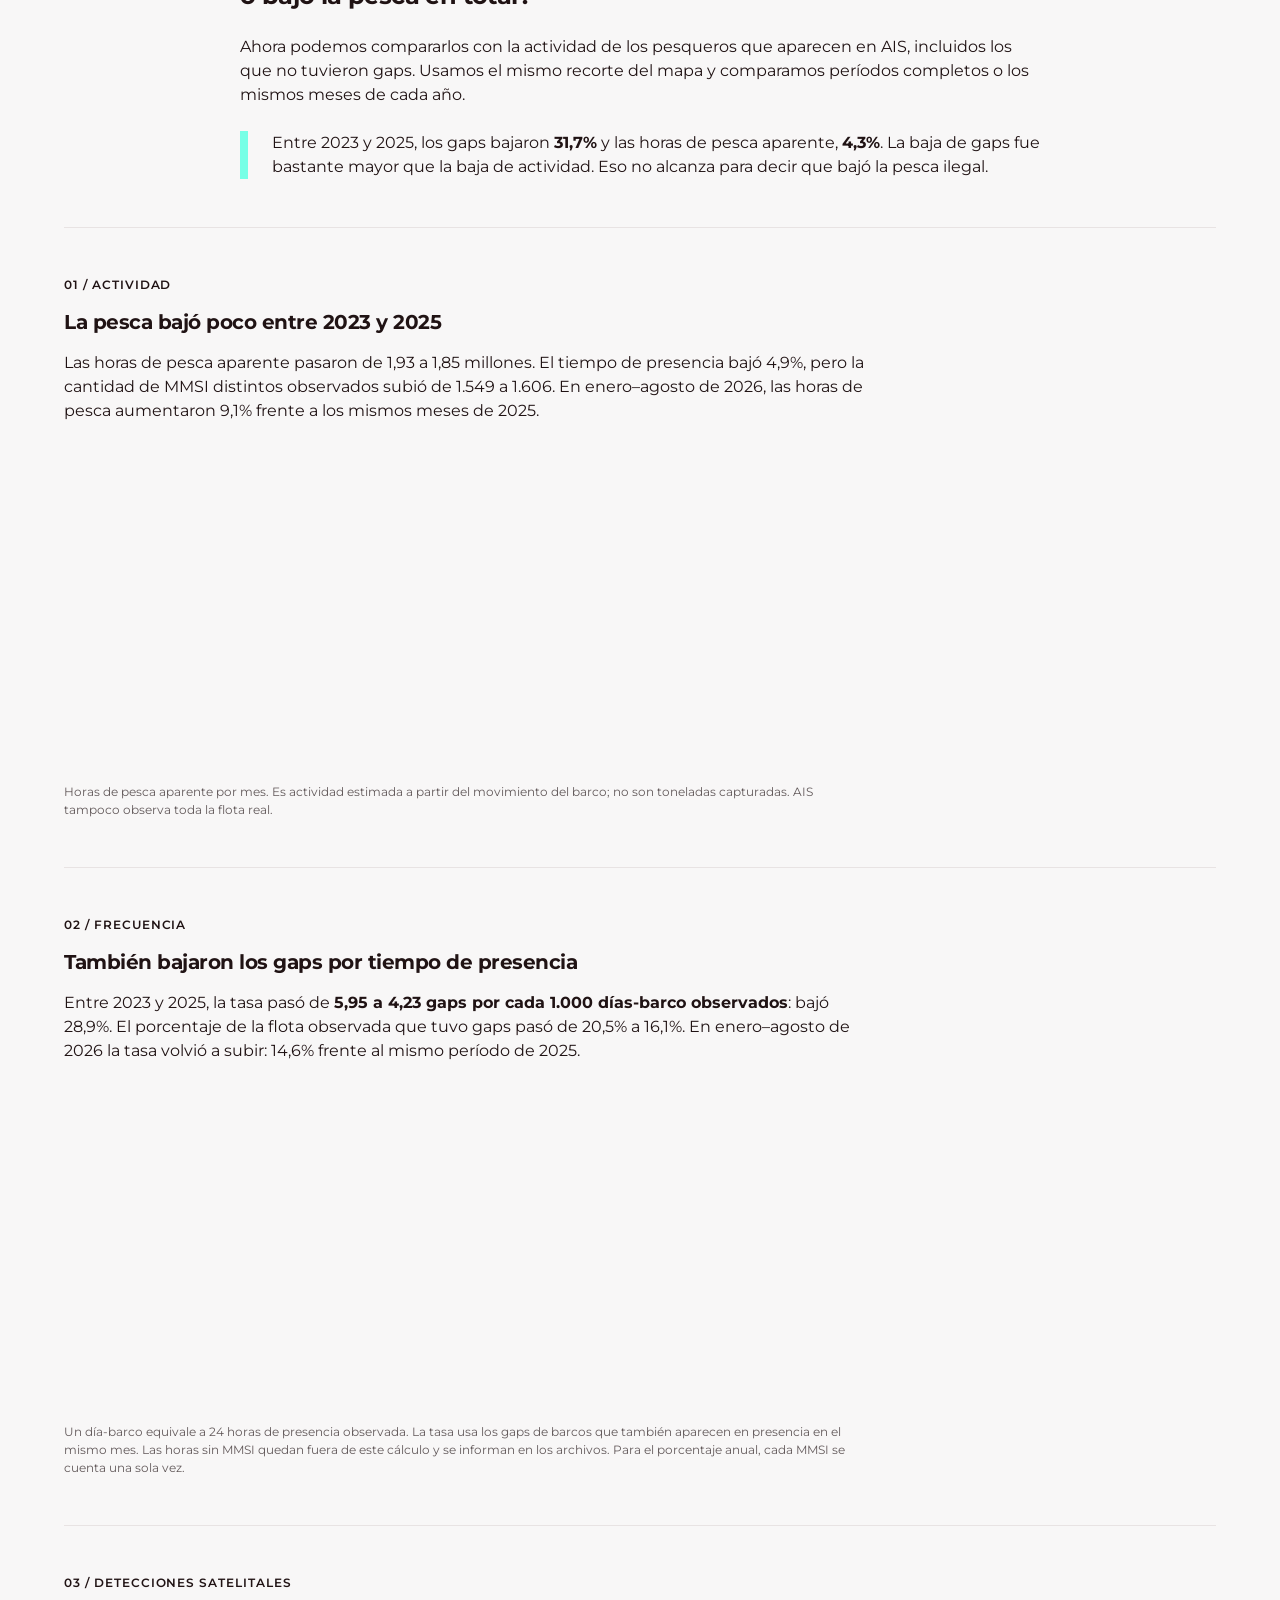
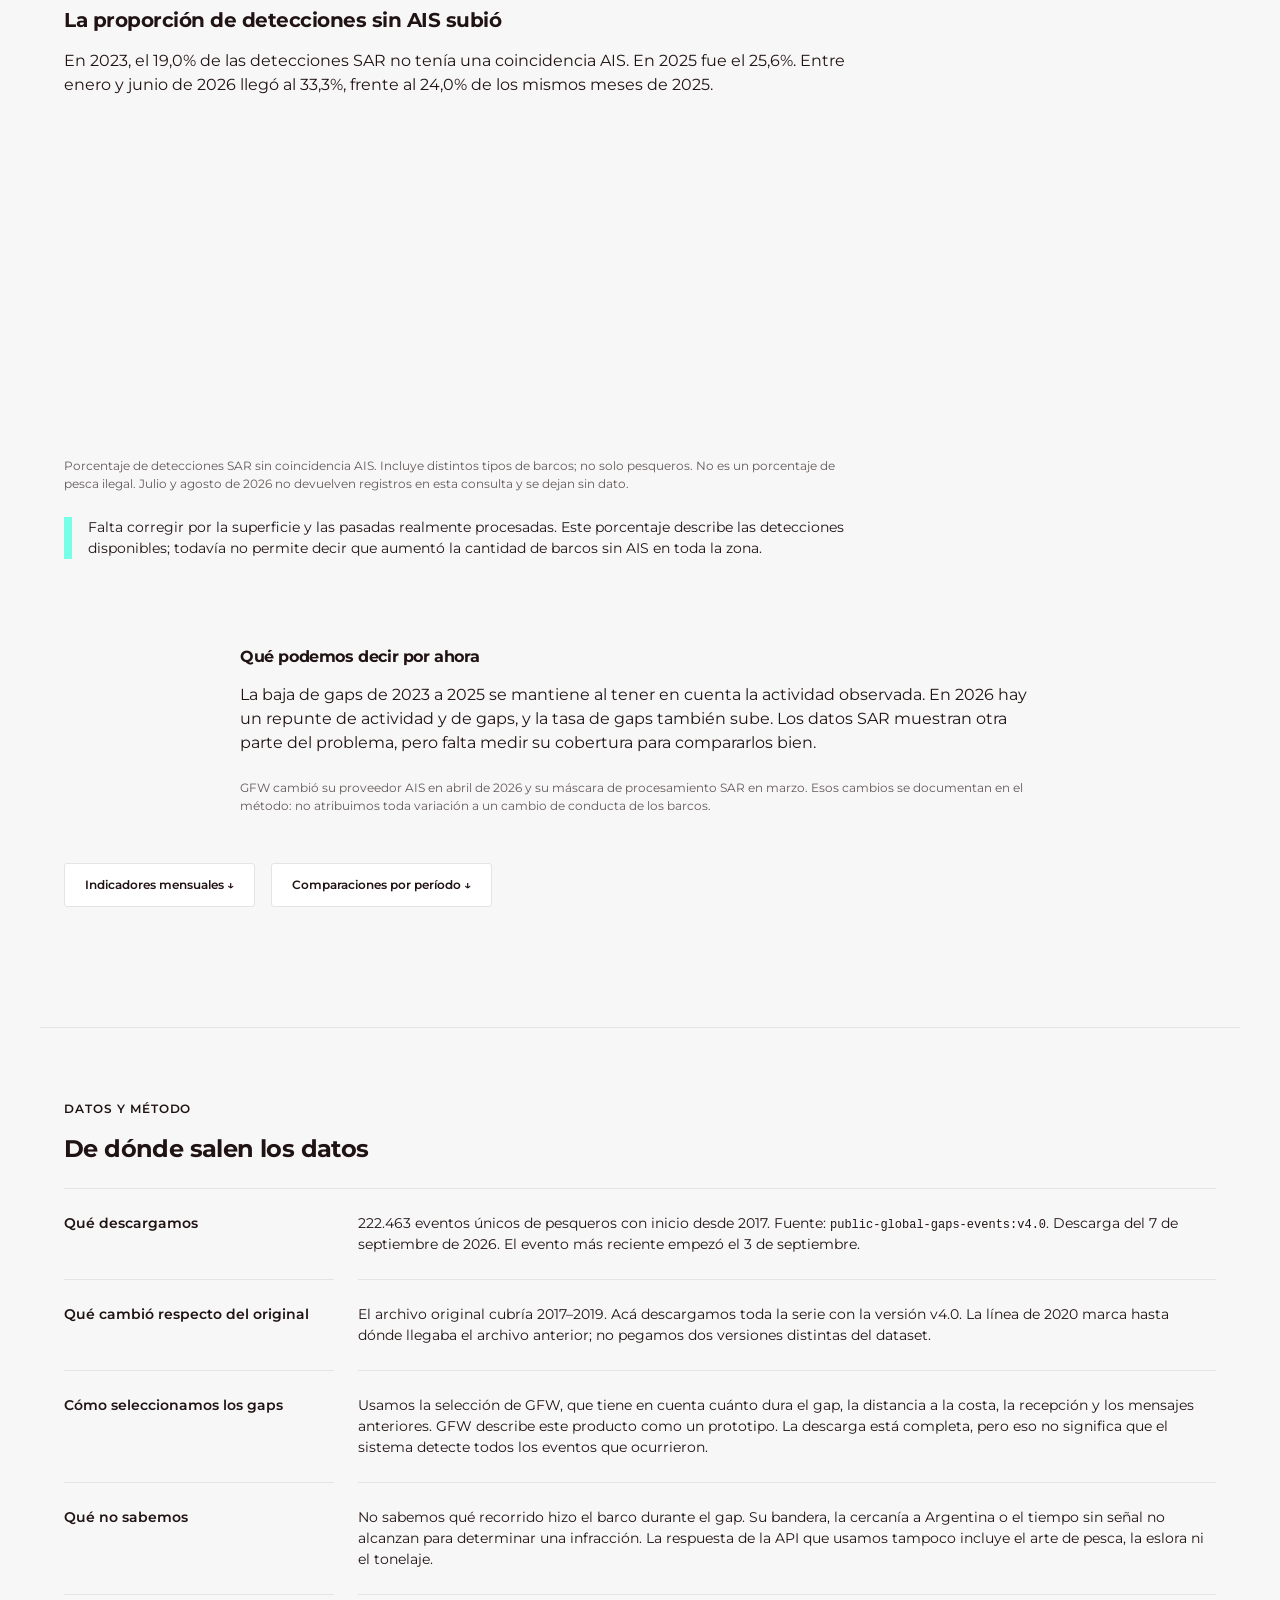
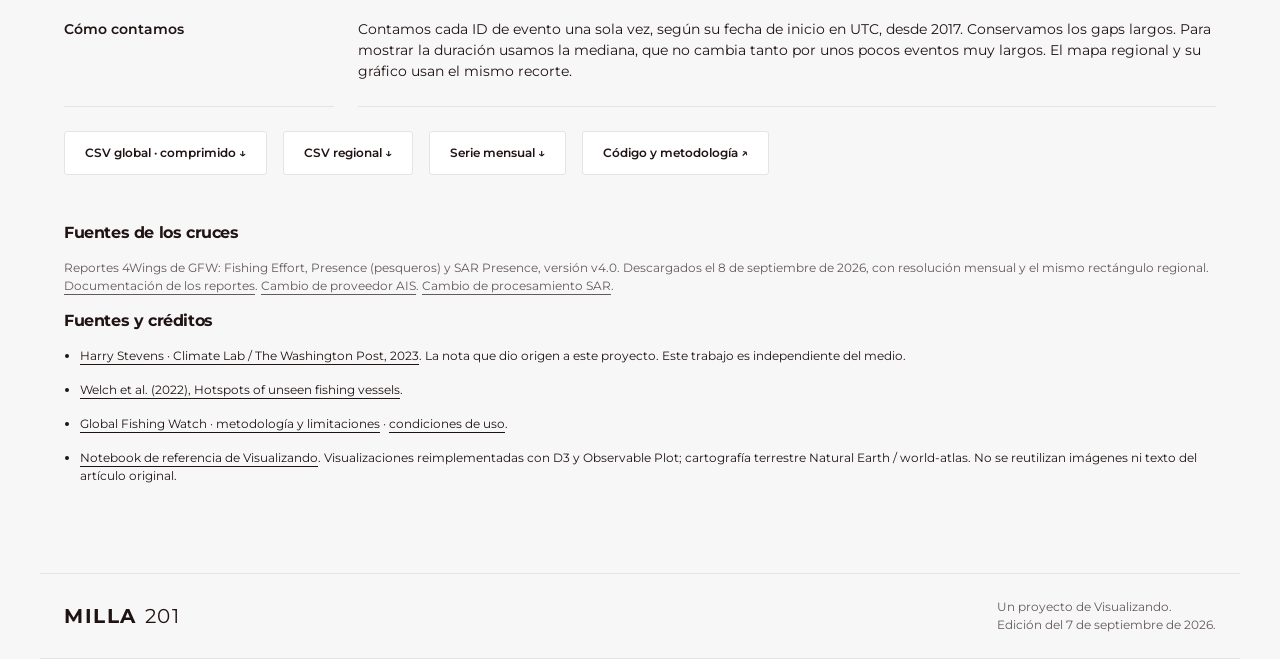
==== commit ea72b2cc: "Calculate fishing activity and gap rates with 2017-2026 SAR context" ====
--- a/site/index.html
+++ b/site/index.html
@@ -10,9 +10,14 @@
 <section id="argentina" class="regional"><div class="reading"><p class="eyebrow">CERCA DE ARGENTINA</p><h2>¿Qué pasa cerca de Argentina?</h2><p>Para mirar la zona usamos un recorte amplio del Atlántico sudoccidental. Contamos los gaps que <strong>empiezan</strong> dentro de ese rectángulo. Incluye parte del mar argentino, aguas de otras jurisdicciones y aguas internacionales.</p></div><div class="region-layout"><div><div class="region-controls"><div class="region-control-heading"><label for="region-year">Año</label><output id="region-year-label" for="region-year">2017</output></div><input id="region-year" type="range" min="2017" max="2026" step="1" value="2017" aria-label="Año del mapa regional"><div class="region-control-buttons"><button id="region-play" type="button" aria-pressed="false">Reproducir</button><button id="region-all" type="button">Ver todo el período</button></div></div><div id="region-map" class="map" role="img" aria-label="Inicios de gaps en el Atlántico sudoccidental"></div><p class="figure-note">La animación avanza de a un año y vuelve a empezar. El color mantiene la misma escala en todos los años; 2026 está incompleto. Recorte: 70°–40° O y 60°–30° S. La caja no es la ZEE argentina; incluye aguas de distintas jurisdicciones y mar adyacente.</p></div><aside><p class="eyebrow">EN ESTE RECORTE</p><p class="big" id="region-count">—</p><p>gaps en el período seleccionado</p><hr><h3>Qué muestra este mapa</h3><p>Cada punto ubica el inicio de un gap. Con estos datos no podemos saber si el barco cruzó un límite mientras no transmitía.</p><p>Todavía falta separar los eventos dentro y fuera de la Zona Económica Exclusiva (ZEE) argentina. Este recorte no sirve para hacer esa distinción.</p></aside></div></section>
 <section class="reading wide"><p class="eyebrow">LA EVOLUCIÓN, MES A MES</p><h2>Bajaron entre 2023 y 2025.<br>En 2026 volvieron a subir.</h2><p>En esta zona pasamos de 1.235 gaps en 2023 a 843 en 2025. Pero entre enero y agosto de 2026 hubo más que en los mismos meses de 2025. Como 2026 todavía no terminó, comparamos esos ocho meses en ambos años.</p><div class="stat-row"><div><strong>−31,7%</strong><span>2025 frente a 2023<br>años completos</span></div><div><strong>+20,4%</strong><span>enero–agosto de 2026<br>frente a enero–agosto de 2025</span></div></div>
 <div class="chart-toolbar"><label>Qué contar <select id="metric"><option value="events">Gaps iniciados</option><option value="vessels">Barcos con al menos un gap</option><option value="medianHours">Duración mediana del gap</option></select></label><div class="timeline-legend" aria-label="Series del gráfico"><span><i class="regional-key"></i>Atlántico sudoccidental</span><span><i class="global-key"></i><span id="global-series-label">Global</span></span></div></div><div id="timeline" class="chart" aria-live="polite"></div><p id="scale-note" class="figure-note"></p><p class="figure-note">2017–agosto de 2026. Septiembre queda fuera por ser parcial. Las líneas señalan el fin del período del archivo original y la asunción de Javier Milei (10/12/2023). Marcamos esas fechas como referencia: el gráfico no alcanza para atribuir los cambios a un gobierno. «Barcos» cuenta identificadores MMSI distintos con gaps; los que no tuvieron gaps no aparecen en ese conteo.</p><details><summary>Ver los valores mensuales del gráfico</summary><div class="table-wrap"><table id="monthly-table"><caption>Atlántico sudoccidental · datos mensuales</caption><thead><tr><th>Mes</th><th>Gaps</th><th>Barcos con gaps</th><th>Mediana (horas)</th></tr></thead><tbody></tbody></table></div></details></section>
-<section id="contexto" class="context"><div class="reading"><p class="eyebrow">PARA ENTENDER LA BAJA</p><h2>¿Bajaron los gaps<br>o bajó la pesca en total?</h2><p>Con estos datos solos no podemos responderlo. Quizás hubo menos barcos, estuvieron menos tiempo en la zona o cambiaron su forma de transmitir. También puede haber cambiado la recepción del AIS. Necesitamos comparar los gaps con toda la actividad pesquera observada.</p><p class="callout">En enero–agosto de 2025 hubo <strong>642 gaps en 221 barcos</strong>. En los mismos meses de 2026, <strong>773 gaps en 220 barcos</strong>. Hubo más gaps con casi la misma cantidad de barcos que tuvieron alguno. Pero nos faltan los demás barcos: los que estuvieron en la zona y no tuvieron gaps.</p></div><div class="question-grid"><article><span>01 / ACTIVIDAD</span><h3>Cuánto tiempo pasan pescando</h3><p>Sumar las horas de pesca aparente y el tiempo que pasan en la zona todos los pesqueros observados. Eso permitiría ver si bajó la actividad en general.</p><p class="status">Cruce pendiente · AIS Presence + Fishing Effort</p></article><article><span>02 / FRECUENCIA</span><h3>Gaps en relación con la actividad</h3><p>Calcular cuántos gaps hay por cada 1.000 días de presencia de barcos y qué porcentaje de los barcos observados tuvo al menos uno.</p><p class="status">Falta descargar y calcular la actividad total</p></article><article><span>03 / VISIBILIDAD</span><h3>Barcos detectados sin AIS</h3><p>Buscar barcos que aparecen en imágenes de radar satelital (SAR) sin una señal AIS asociada. Para comparar períodos hay que revisar también cuántas imágenes hay y qué zona cubren.</p><p class="status">Cruce pendiente · Sentinel-1 SAR</p></article></div><div class="reading"><p>Estos cruces todavía están pendientes. Por ahora sabemos cómo cambiaron los gaps, pero no si bajó la pesca ilegal. Las horas de pesca tampoco nos dicen cuántas toneladas se capturaron.</p></div></section>
+<section id="contexto" class="context"><div class="reading"><p class="eyebrow">GAPS Y ACTIVIDAD PESQUERA</p><h2>¿Bajaron los gaps<br>o bajó la pesca en total?</h2><p>Ahora podemos compararlos con la actividad de los pesqueros que aparecen en AIS, incluidos los que no tuvieron gaps. Usamos el mismo recorte del mapa y comparamos períodos completos o los mismos meses de cada año.</p><p class="callout">Entre 2023 y 2025, los gaps bajaron <strong>31,7%</strong> y las horas de pesca aparente, <strong>4,3%</strong>. La baja de gaps fue bastante mayor que la baja de actividad. Eso no alcanza para decir que bajó la pesca ilegal.</p></div>
+<article class="context-result"><p class="eyebrow">01 / ACTIVIDAD</p><h3>La pesca bajó poco entre 2023 y 2025</h3><p>Las horas de pesca aparente pasaron de 1,93 a 1,85 millones. El tiempo de presencia bajó 4,9%, pero la cantidad de MMSI distintos observados subió de 1.549 a 1.606. En enero–agosto de 2026, las horas de pesca aumentaron 9,1% frente a los mismos meses de 2025.</p><div id="effort-chart" class="chart"></div><p class="figure-note">Horas de pesca aparente por mes. Es actividad estimada a partir del movimiento del barco; no son toneladas capturadas. AIS tampoco observa toda la flota real.</p></article>
+<article class="context-result"><p class="eyebrow">02 / FRECUENCIA</p><h3>También bajaron los gaps por tiempo de presencia</h3><p>Entre 2023 y 2025, la tasa pasó de <strong>5,95 a 4,23 gaps por cada 1.000 días-barco observados</strong>: bajó 28,9%. El porcentaje de la flota observada que tuvo gaps pasó de 20,5% a 16,1%. En enero–agosto de 2026 la tasa volvió a subir: 14,6% frente al mismo período de 2025.</p><div id="rate-chart" class="chart"></div><p class="figure-note">Un día-barco equivale a 24 horas de presencia observada. La tasa usa los gaps de barcos que también aparecen en presencia en el mismo mes. Las horas sin MMSI quedan fuera de este cálculo y se informan en los archivos. Para el porcentaje anual, cada MMSI se cuenta una sola vez.</p></article>
+<article class="context-result"><p class="eyebrow">03 / DETECCIONES SATELITALES</p><h3>La proporción de detecciones sin AIS subió</h3><p>En 2023, el 19,0% de las detecciones SAR no tenía una coincidencia AIS. En 2025 fue el 25,6%. Entre enero y junio de 2026 llegó al 33,3%, frente al 24,0% de los mismos meses de 2025.</p><div id="sar-chart" class="chart"></div><p class="figure-note">Porcentaje de detecciones SAR sin coincidencia AIS. Incluye distintos tipos de barcos; no solo pesqueros. No es un porcentaje de pesca ilegal. Julio y agosto de 2026 no devuelven registros en esta consulta y se dejan sin dato.</p><p class="coverage-note">Falta corregir por la superficie y las pasadas realmente procesadas. Este porcentaje describe las detecciones disponibles; todavía no permite decir que aumentó la cantidad de barcos sin AIS en toda la zona.</p></article>
+<div class="reading"><h3>Qué podemos decir por ahora</h3><p>La baja de gaps de 2023 a 2025 se mantiene al tener en cuenta la actividad observada. En 2026 hay un repunte de actividad y de gaps, y la tasa de gaps también sube. Los datos SAR muestran otra parte del problema, pero falta medir su cobertura para compararlos bien.</p><p class="figure-note">GFW cambió su proveedor AIS en abril de 2026 y su máscara de procesamiento SAR en marzo. Esos cambios se documentan en el método: no atribuimos toda variación a un cambio de conducta de los barcos.</p></div>
+<div class="downloads"><a href="data/context-monthly.csv" download>Indicadores mensuales ↓</a><a href="data/context-periods.csv" download>Comparaciones por período ↓</a></div></section>
 <section id="metodo" class="reading wide methodology"><p class="eyebrow">DATOS Y MÉTODO</p><h2>De dónde salen los datos</h2><dl><dt>Qué descargamos</dt><dd>222.463 eventos únicos de pesqueros con inicio desde 2017. Fuente: <code>public-global-gaps-events:v4.0</code>. Descarga del 7 de septiembre de 2026. El evento más reciente empezó el 3 de septiembre.</dd><dt>Qué cambió respecto del original</dt><dd>El archivo original cubría 2017–2019. Acá descargamos toda la serie con la versión v4.0. La línea de 2020 marca hasta dónde llegaba el archivo anterior; no pegamos dos versiones distintas del dataset.</dd><dt>Cómo seleccionamos los gaps</dt><dd>Usamos la selección de GFW, que tiene en cuenta cuánto dura el gap, la distancia a la costa, la recepción y los mensajes anteriores. GFW describe este producto como un prototipo. La descarga está completa, pero eso no significa que el sistema detecte todos los eventos que ocurrieron.</dd><dt>Qué no sabemos</dt><dd>No sabemos qué recorrido hizo el barco durante el gap. Su bandera, la cercanía a Argentina o el tiempo sin señal no alcanzan para determinar una infracción. La respuesta de la API que usamos tampoco incluye el arte de pesca, la eslora ni el tonelaje.</dd><dt>Cómo contamos</dt><dd>Contamos cada ID de evento una sola vez, según su fecha de inicio en UTC, desde 2017. Conservamos los gaps largos. Para mostrar la duración usamos la mediana, que no cambia tanto por unos pocos eventos muy largos. El mapa regional y su gráfico usan el mismo recorte.</dd></dl>
 <div class="downloads"><a href="data/ais_disabling_events_2017_2026.csv.gz" download>CSV global · comprimido ↓</a><a href="data/ais_disabling_events_atlantico.csv" download>CSV regional ↓</a><a href="data/monthly.csv" download>Serie mensual ↓</a><a href="https://github.com/visualizando/milla201">Código y metodología ↗</a></div>
-<h3>Fuentes y créditos</h3><ul class="sources"><li><a href="https://www.washingtonpost.com/climate-environment/interactive/2023/map-illegal-fishing/">Harry Stevens · Climate Lab / The Washington Post, 2023</a>. La nota que dio origen a este proyecto. Este trabajo es independiente del medio.</li><li><a href="https://github.com/GlobalFishingWatch/AIS-disabling-high-seas">Welch et al. (2022), Hotspots of unseen fishing vessels</a>.</li><li><a href="https://globalfishingwatch.org/our-apis/documentation/docs/v3/general-api-doc/data-caveats">Global Fishing Watch · metodología y limitaciones</a> · <a href="https://globalfishingwatch.org/our-apis/documentation/docs/license-rate-limits">condiciones de uso</a>.</li><li><a href="https://old.observablehq.com/@rusosnith/pesca-ilegal">Notebook de referencia de Visualizando</a>. Visualizaciones reimplementadas con D3 y Observable Plot; cartografía terrestre Natural Earth / world-atlas. No se reutilizan imágenes ni texto del artículo original.</li></ul></section>
+<h3>Fuentes de los cruces</h3><p class="figure-note">Reportes 4Wings de GFW: Fishing Effort, Presence (pesqueros) y SAR Presence, versión v4.0. Descargados el 8 de septiembre de 2026, con resolución mensual y el mismo rectángulo regional. <a href="https://globalfishingwatch.org/our-apis/documentation/docs/v3/4wings/report">Documentación de los reportes</a>. <a href="https://globalfishingwatch.org/platform-update/data-vendor-transition/">Cambio de proveedor AIS</a>. <a href="https://globalfishingwatch.org/platform-update/update-in-our-synthetic-aperture-radar-sar-data-pipeline/">Cambio de procesamiento SAR</a>.</p><h3>Fuentes y créditos</h3><ul class="sources"><li><a href="https://www.washingtonpost.com/climate-environment/interactive/2023/map-illegal-fishing/">Harry Stevens · Climate Lab / The Washington Post, 2023</a>. La nota que dio origen a este proyecto. Este trabajo es independiente del medio.</li><li><a href="https://github.com/GlobalFishingWatch/AIS-disabling-high-seas">Welch et al. (2022), Hotspots of unseen fishing vessels</a>.</li><li><a href="https://globalfishingwatch.org/our-apis/documentation/docs/v3/general-api-doc/data-caveats">Global Fishing Watch · metodología y limitaciones</a> · <a href="https://globalfishingwatch.org/our-apis/documentation/docs/license-rate-limits">condiciones de uso</a>.</li><li><a href="https://old.observablehq.com/@rusosnith/pesca-ilegal">Notebook de referencia de Visualizando</a>. Visualizaciones reimplementadas con D3 y Observable Plot; cartografía terrestre Natural Earth / world-atlas. No se reutilizan imágenes ni texto del artículo original.</li></ul></section>
 </main><footer><a class="brand" href="#">MILLA <b>201</b></a><p>Un proyecto de Visualizando.<br>Edición del 7 de septiembre de 2026.</p></footer><div id="error" hidden role="alert"></div>
 </body></html>
--- a/site/css/style.css
+++ b/site/css/style.css
@@ -14,3 +14,5 @@
 .timeline-legend{display:flex;flex-wrap:wrap;gap:var(--space-md);font-size:.75rem}.timeline-legend>span{display:flex;align-items:center;gap:var(--space-sm)}.timeline-legend i{display:inline-block;width:24px;height:3px}.regional-key{background:#286b8b}.global-key{background:#93999d}
 
 .region-controls{margin-bottom:var(--space-lg)}.region-control-heading{display:flex;justify-content:space-between;gap:var(--space-md);font-size:.875rem;font-weight:600}.region-controls input[type=range]{width:100%;margin:var(--space-md) 0;cursor:pointer}.region-control-buttons{display:flex;gap:var(--space-sm);flex-wrap:wrap}.region-control-buttons button{background:var(--color-surface);color:var(--color-primary);border:1px solid var(--color-border);border-radius:var(--radius-sm);padding:12px 20px;cursor:pointer;font-size:.75rem}.region-control-buttons button:hover{border-color:var(--color-primary)}
+
+.context-result{border-top:1px solid var(--color-border);padding:calc(var(--space-lg)*2) 0}.context-result>p{max-width:800px}.context-result h3{font-size:1.25rem}.coverage-note{border-left:var(--space-sm) solid var(--color-secondary);padding-left:var(--space-md);margin-top:var(--space-lg);font-size:.875rem}
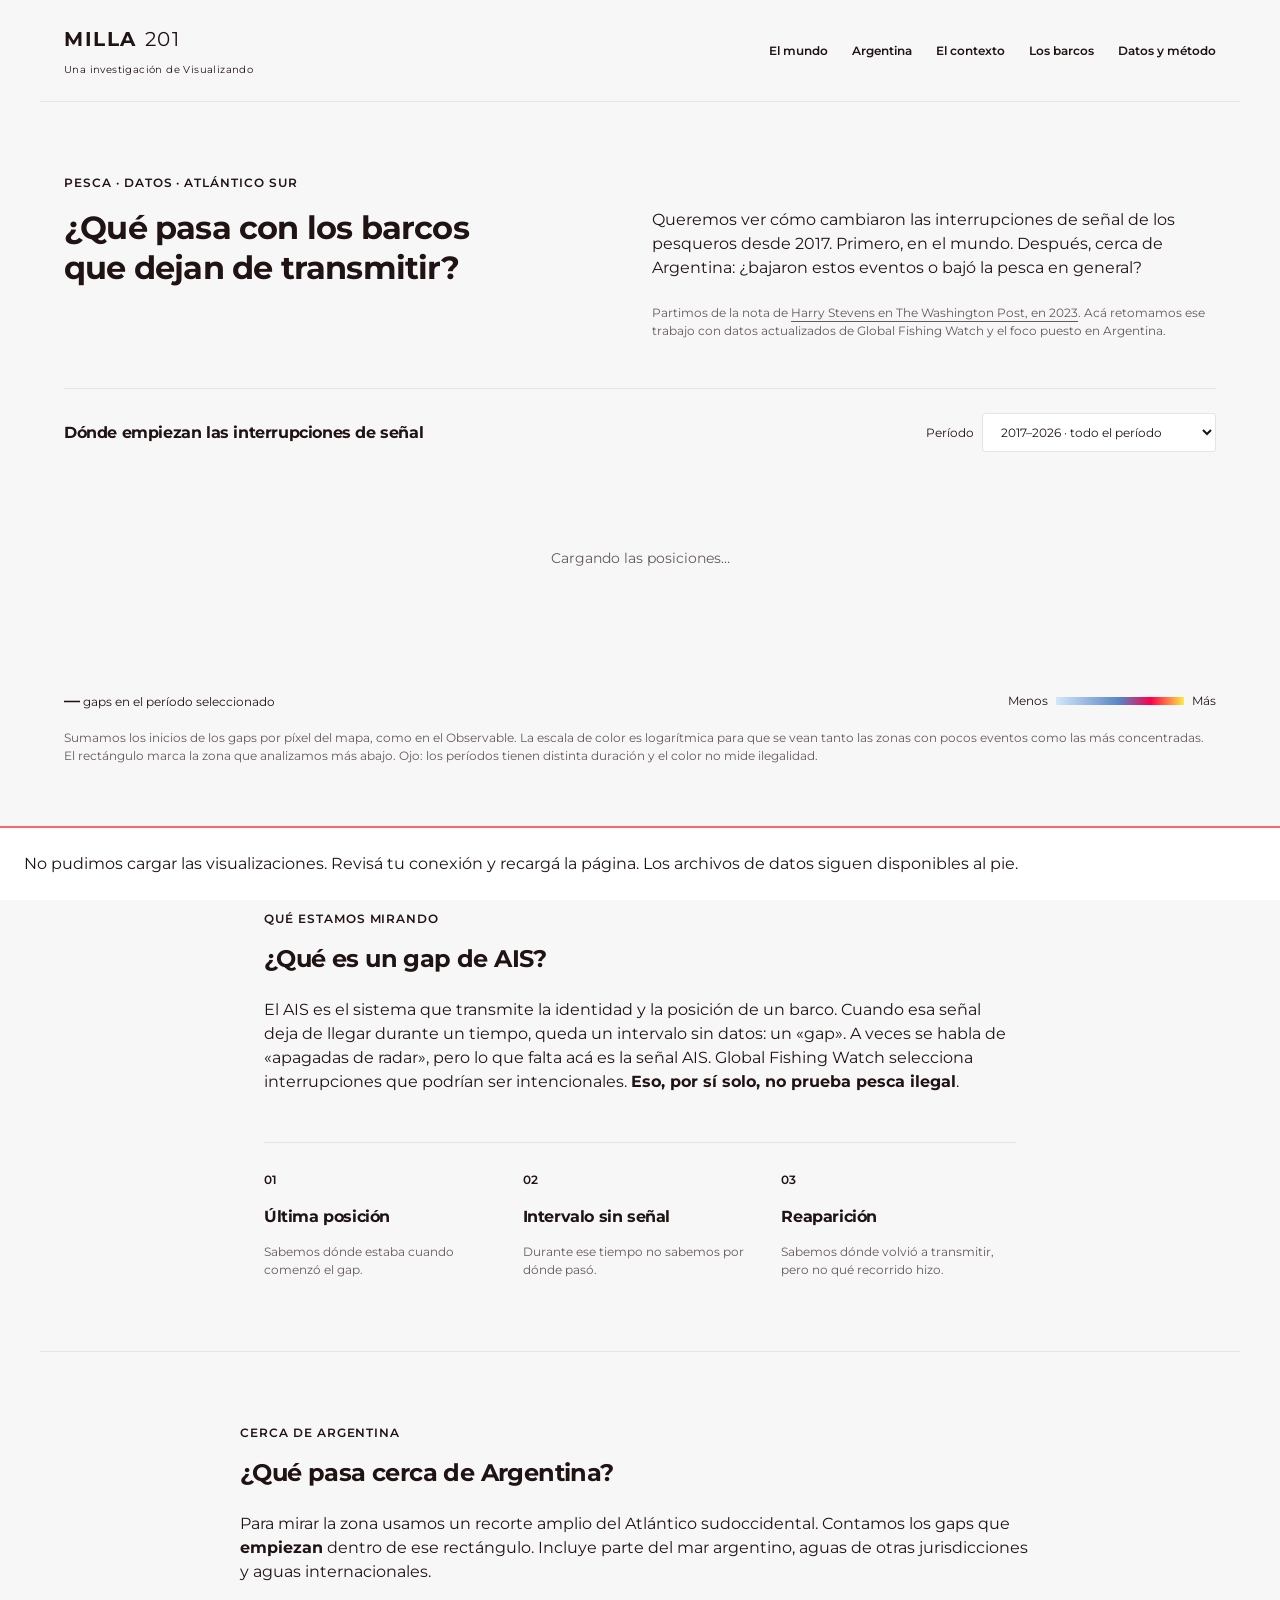
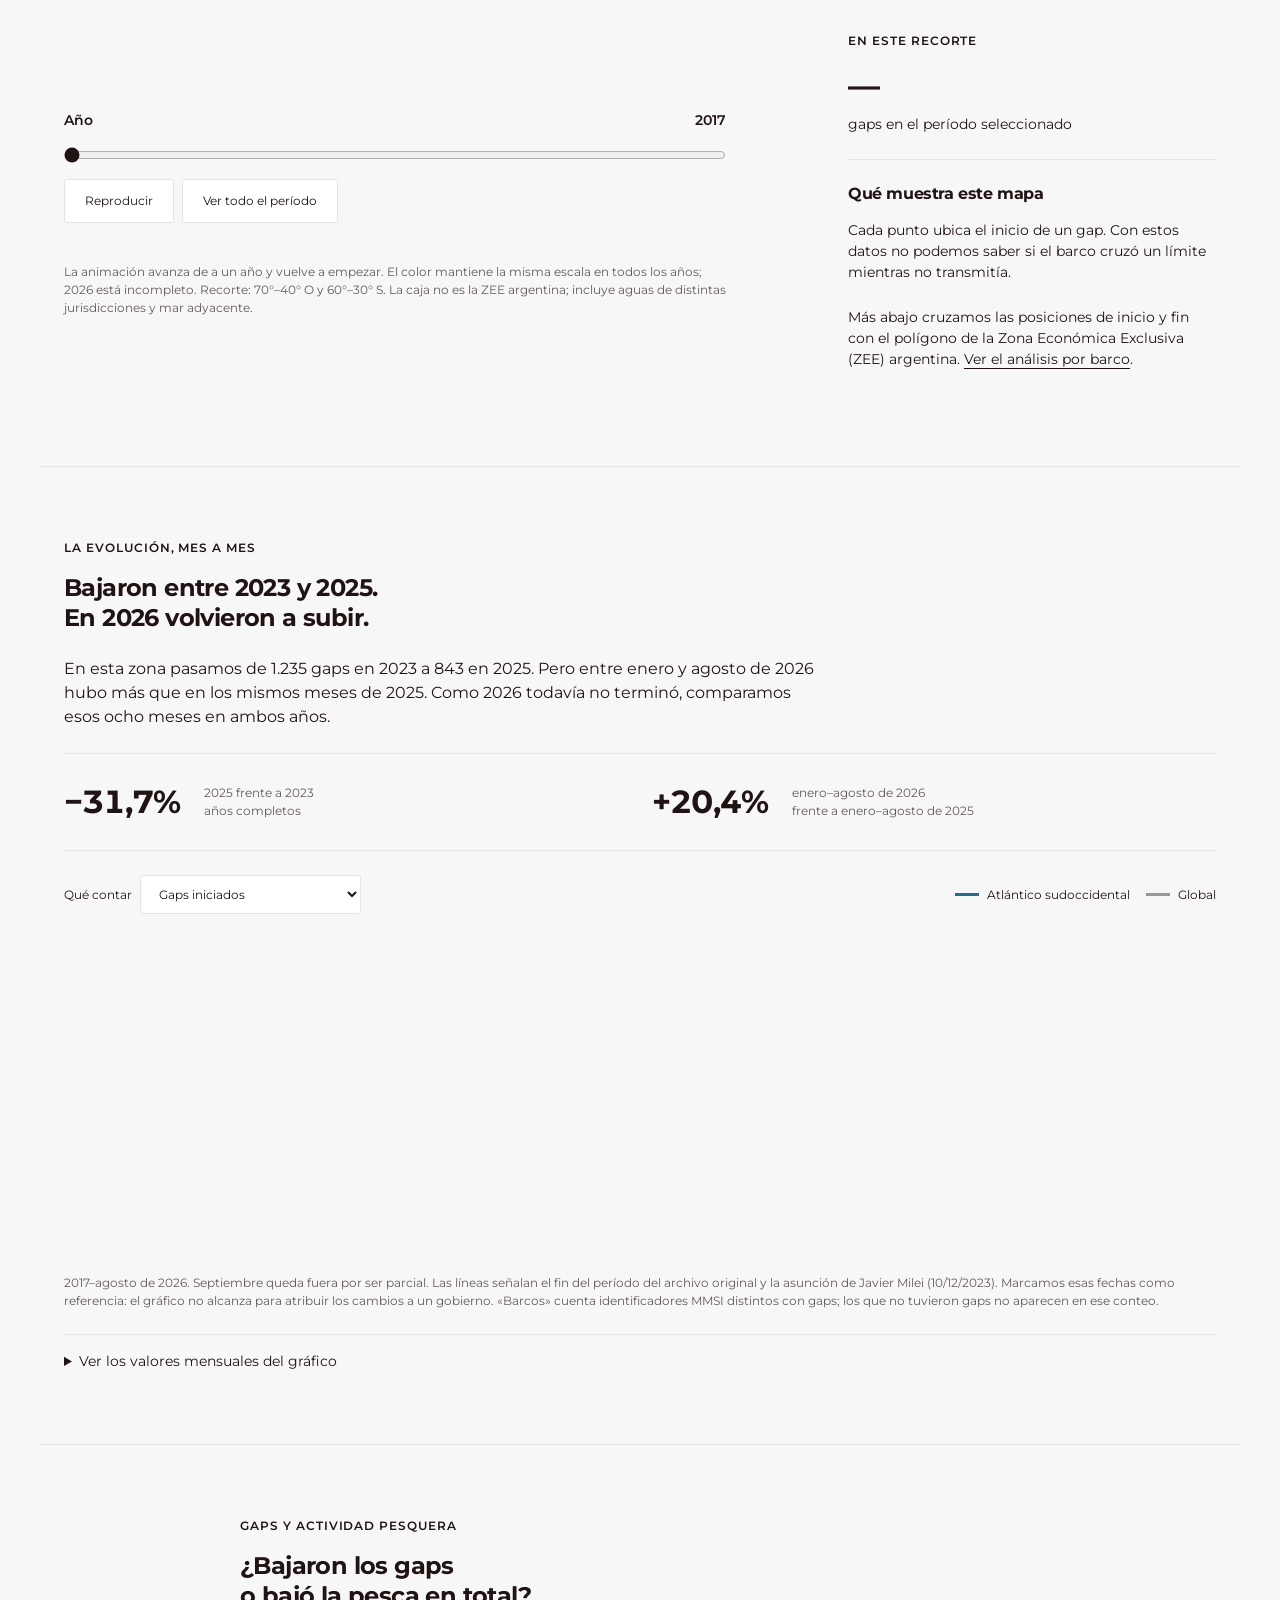
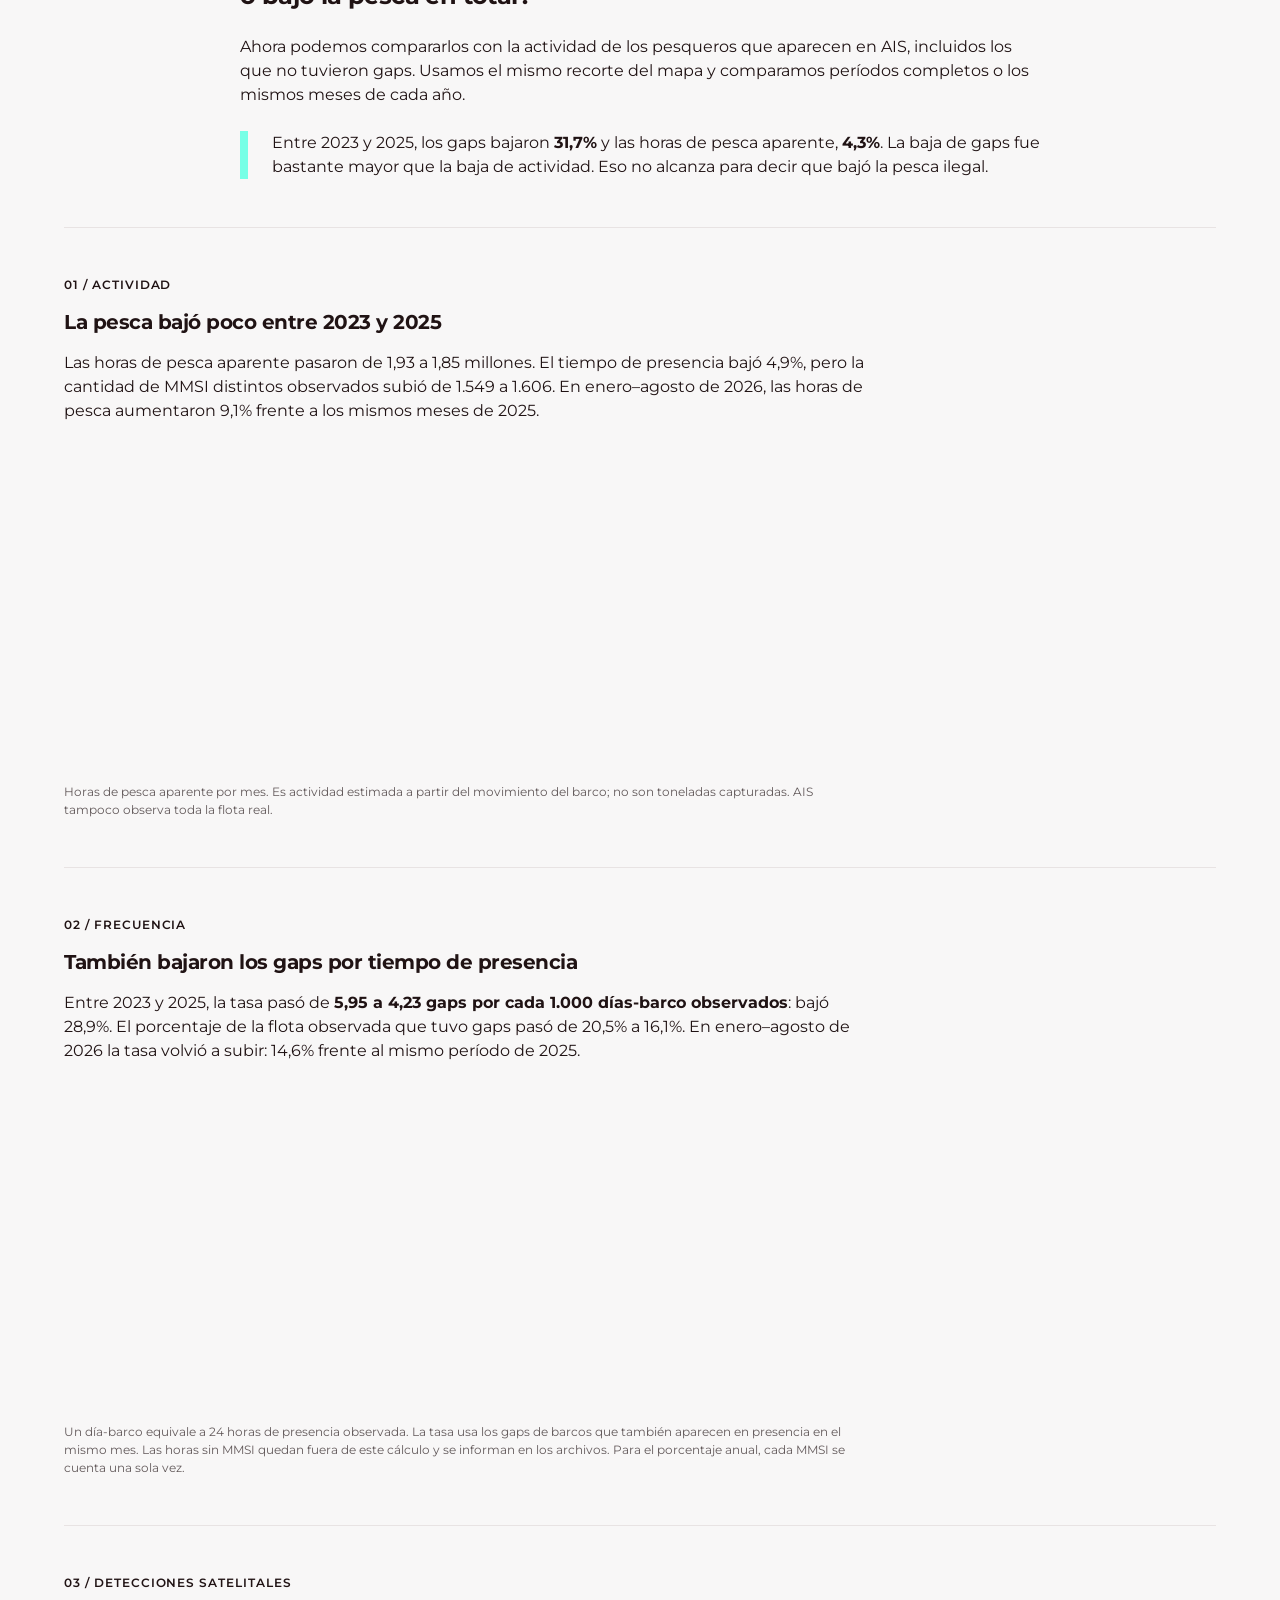
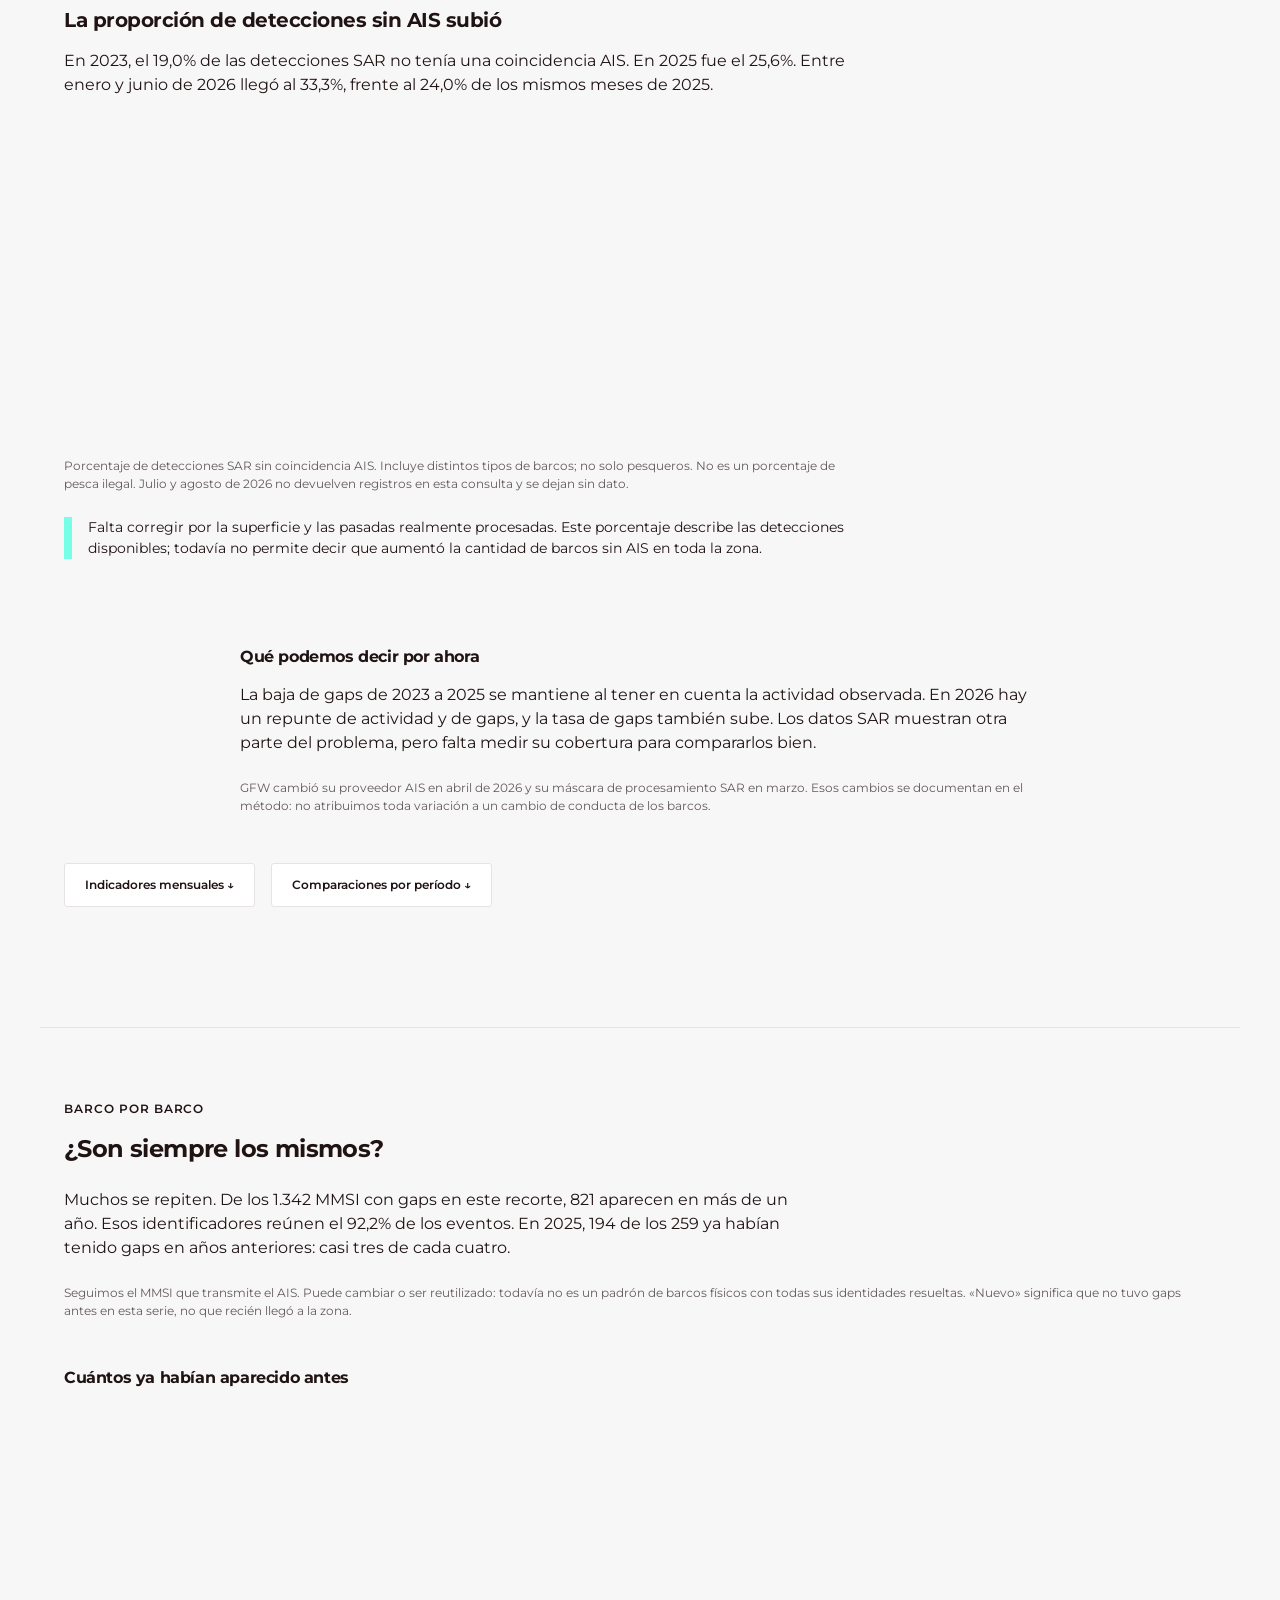
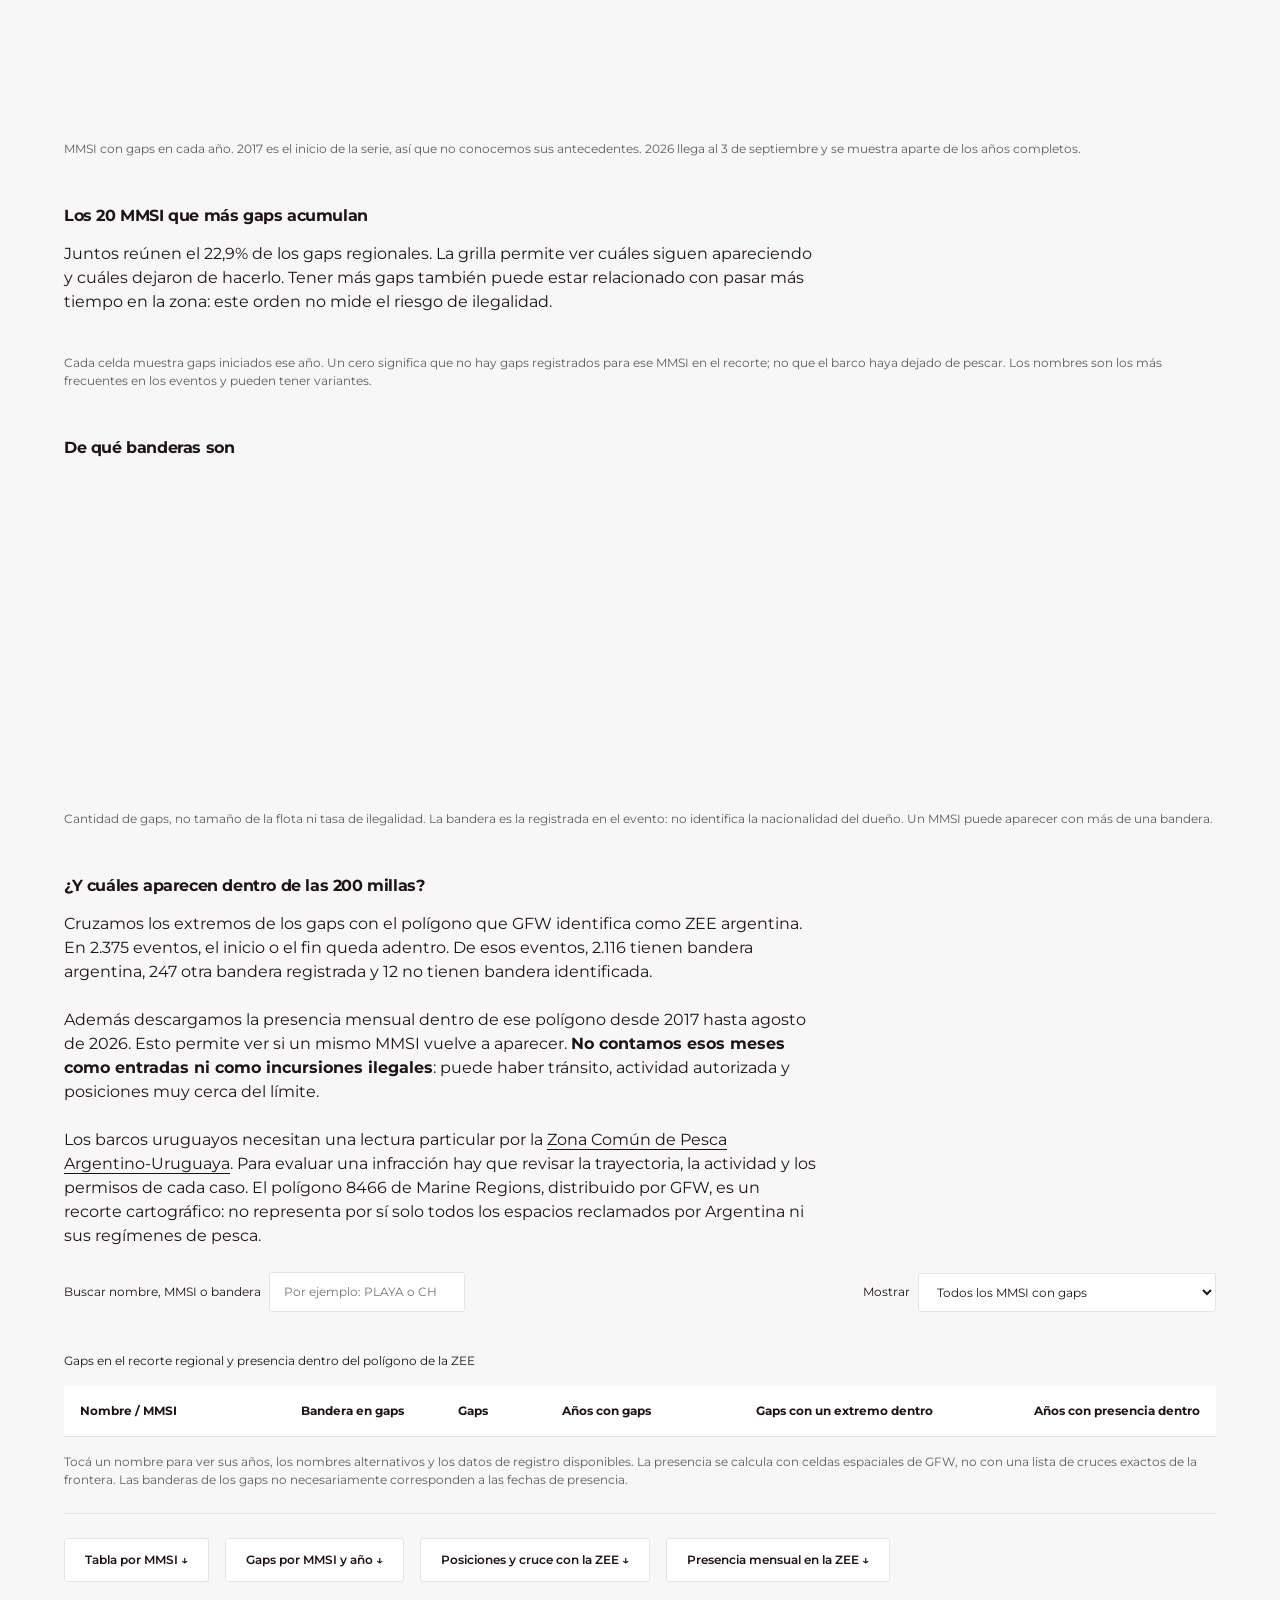
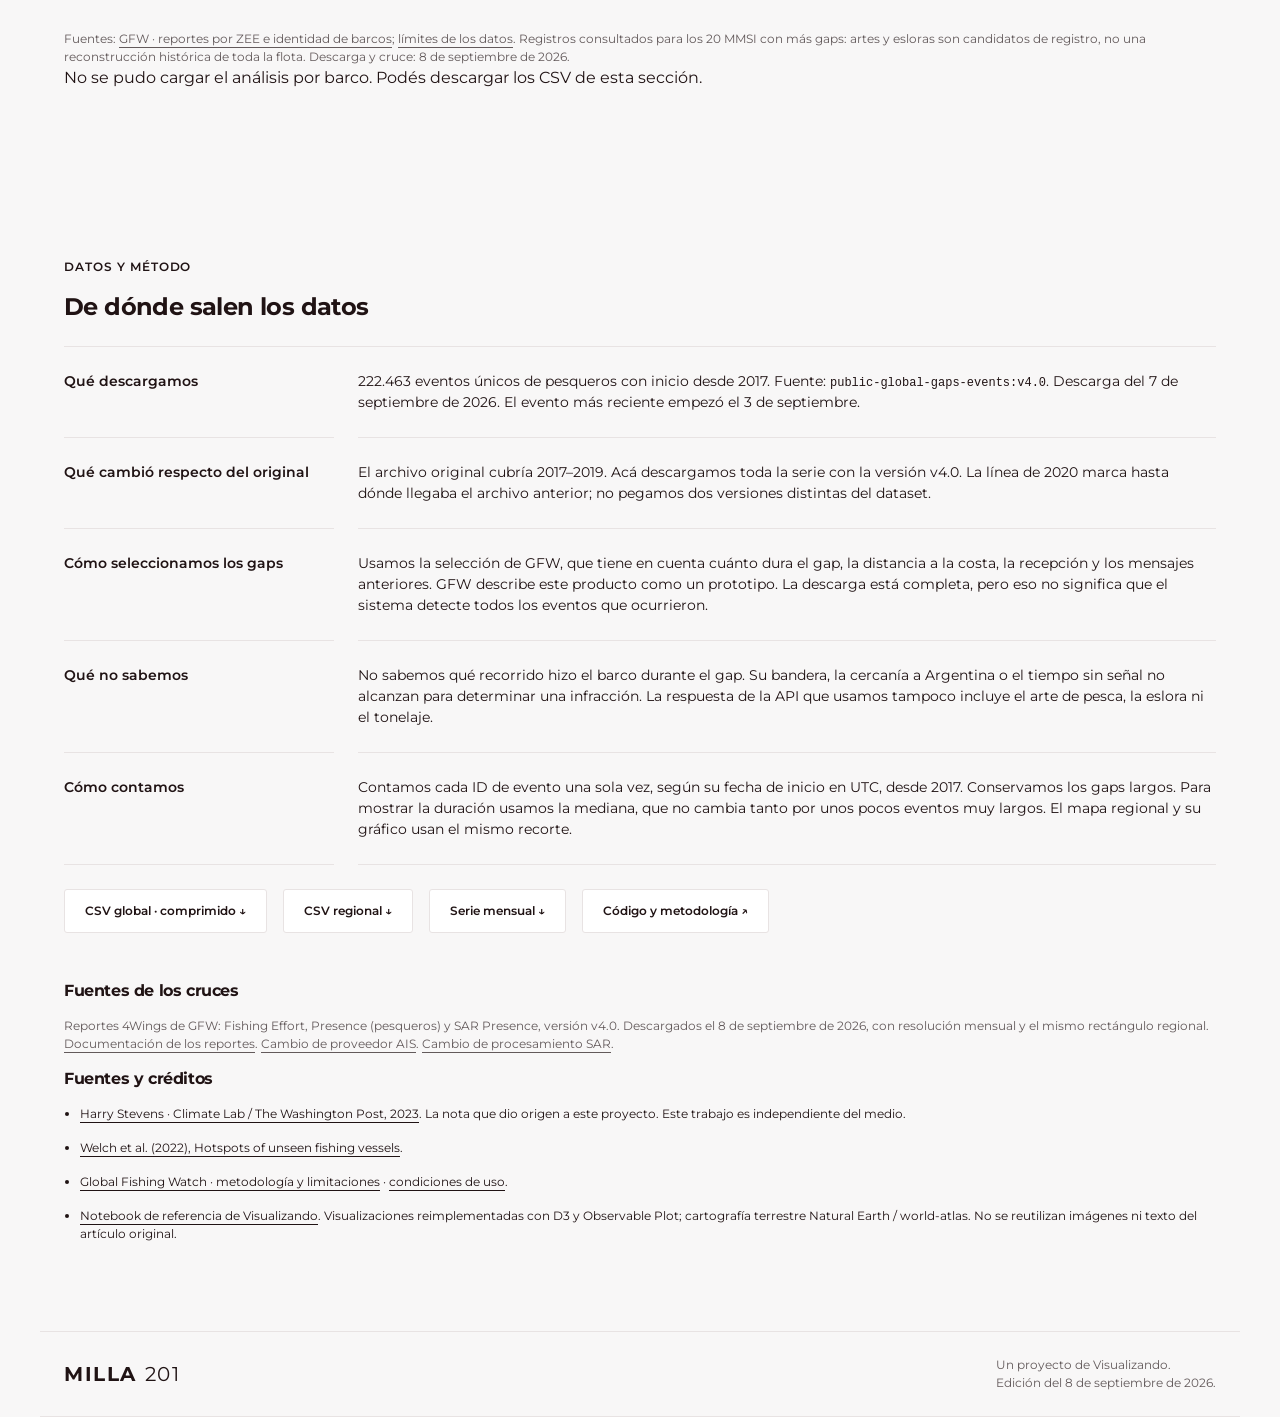
==== commit d94b9307: "Analyze recurring AIS gap vessels and Argentine EEZ presence" ====
--- a/site/index.html
+++ b/site/index.html
@@ -1,13 +1,13 @@
 <!doctype html>
 <html lang="es"><head><meta charset="utf-8"><meta name="viewport" content="width=device-width,initial-scale=1"><meta name="description" content="Datos sobre las interrupciones de señal AIS de los pesqueros, con foco en Argentina. Datos de Global Fishing Watch, 2017–2026."><meta name="theme-color" content="#F8F7F7"><title>Milla 201 — Pesca y gaps de AIS cerca de Argentina</title><link rel="stylesheet" href="css/style.css"><script defer src="vendor/d3.min.js"></script><script defer src="vendor/topojson-client.min.js"></script><script defer src="vendor/plot.umd.min.js"></script><script defer src="js/app.js"></script></head>
 <body><a class="skip" href="#argentina">Saltar al análisis de Argentina</a>
-<header><a class="brand" href="#">MILLA <b>201</b><span>Una investigación de Visualizando</span></a><nav aria-label="Secciones"><a href="#mundo">El mundo</a><a href="#argentina">Argentina</a><a href="#contexto">El contexto</a><a href="#metodo">Datos y método</a></nav></header>
+<header><a class="brand" href="#">MILLA <b>201</b><span>Una investigación de Visualizando</span></a><nav aria-label="Secciones"><a href="#mundo">El mundo</a><a href="#argentina">Argentina</a><a href="#contexto">El contexto</a><a href="#barcos">Los barcos</a><a href="#metodo">Datos y método</a></nav></header>
 <main>
 <section id="mundo" class="opening"><div class="intro"><p class="eyebrow">PESCA · DATOS · ATLÁNTICO SUR</p><h1>¿Qué pasa con los barcos<br>que dejan de transmitir?</h1><p class="deck">Queremos ver cómo cambiaron las interrupciones de señal de los pesqueros desde 2017. Primero, en el mundo. Después, cerca de Argentina: ¿bajaron estos eventos o bajó la pesca en general?</p><p class="origin">Partimos de la nota de <a href="https://www.washingtonpost.com/climate-environment/interactive/2023/map-illegal-fishing/">Harry Stevens en The Washington Post, en 2023</a>. Acá retomamos ese trabajo con datos actualizados de Global Fishing Watch y el foco puesto en Argentina.</p></div>
 <div class="map-top"><h2>Dónde empiezan las interrupciones de señal</h2><label>Período <select id="period"><option value="all">2017–2026 · todo el período</option><option value="2017-2019">2017–2019 · período original</option><option value="2020-2022">2020–2022</option><option value="2023-2025">2023–2025</option><option value="2026">2026 · hasta el 3 de septiembre</option></select></label></div>
 <div id="global-map" class="map global" role="img" aria-label="Mapa mundial de inicios de gaps AIS"><p class="loading">Cargando las posiciones…</p></div><div class="map-bottom"><p><strong id="global-count">—</strong> gaps en el período seleccionado</p><div class="legend"><span>Menos</span><i></i><span>Más</span></div></div><p class="figure-note">Sumamos los inicios de los gaps por píxel del mapa, como en el Observable. La escala de color es logarítmica para que se vean tanto las zonas con pocos eventos como las más concentradas. El rectángulo marca la zona que analizamos más abajo. Ojo: los períodos tienen distinta duración y el color no mide ilegalidad.</p></section>
 <section class="reading explainer"><p class="eyebrow">QUÉ ESTAMOS MIRANDO</p><h2>¿Qué es un gap de AIS?</h2><p>El AIS es el sistema que transmite la identidad y la posición de un barco. Cuando esa señal deja de llegar durante un tiempo, queda un intervalo sin datos: un «gap». A veces se habla de «apagadas de radar», pero lo que falta acá es la señal AIS. Global Fishing Watch selecciona interrupciones que podrían ser intencionales. <strong>Eso, por sí solo, no prueba pesca ilegal</strong>.</p><div class="sequence"><div><b>01</b><h3>Última posición</h3><p>Sabemos dónde estaba cuando comenzó el gap.</p></div><div><b>02</b><h3>Intervalo sin señal</h3><p>Durante ese tiempo no sabemos por dónde pasó.</p></div><div><b>03</b><h3>Reaparición</h3><p>Sabemos dónde volvió a transmitir, pero no qué recorrido hizo.</p></div></div></section>
-<section id="argentina" class="regional"><div class="reading"><p class="eyebrow">CERCA DE ARGENTINA</p><h2>¿Qué pasa cerca de Argentina?</h2><p>Para mirar la zona usamos un recorte amplio del Atlántico sudoccidental. Contamos los gaps que <strong>empiezan</strong> dentro de ese rectángulo. Incluye parte del mar argentino, aguas de otras jurisdicciones y aguas internacionales.</p></div><div class="region-layout"><div><div class="region-controls"><div class="region-control-heading"><label for="region-year">Año</label><output id="region-year-label" for="region-year">2017</output></div><input id="region-year" type="range" min="2017" max="2026" step="1" value="2017" aria-label="Año del mapa regional"><div class="region-control-buttons"><button id="region-play" type="button" aria-pressed="false">Reproducir</button><button id="region-all" type="button">Ver todo el período</button></div></div><div id="region-map" class="map" role="img" aria-label="Inicios de gaps en el Atlántico sudoccidental"></div><p class="figure-note">La animación avanza de a un año y vuelve a empezar. El color mantiene la misma escala en todos los años; 2026 está incompleto. Recorte: 70°–40° O y 60°–30° S. La caja no es la ZEE argentina; incluye aguas de distintas jurisdicciones y mar adyacente.</p></div><aside><p class="eyebrow">EN ESTE RECORTE</p><p class="big" id="region-count">—</p><p>gaps en el período seleccionado</p><hr><h3>Qué muestra este mapa</h3><p>Cada punto ubica el inicio de un gap. Con estos datos no podemos saber si el barco cruzó un límite mientras no transmitía.</p><p>Todavía falta separar los eventos dentro y fuera de la Zona Económica Exclusiva (ZEE) argentina. Este recorte no sirve para hacer esa distinción.</p></aside></div></section>
+<section id="argentina" class="regional"><div class="reading"><p class="eyebrow">CERCA DE ARGENTINA</p><h2>¿Qué pasa cerca de Argentina?</h2><p>Para mirar la zona usamos un recorte amplio del Atlántico sudoccidental. Contamos los gaps que <strong>empiezan</strong> dentro de ese rectángulo. Incluye parte del mar argentino, aguas de otras jurisdicciones y aguas internacionales.</p></div><div class="region-layout"><div><div class="region-controls"><div class="region-control-heading"><label for="region-year">Año</label><output id="region-year-label" for="region-year">2017</output></div><input id="region-year" type="range" min="2017" max="2026" step="1" value="2017" aria-label="Año del mapa regional"><div class="region-control-buttons"><button id="region-play" type="button" aria-pressed="false">Reproducir</button><button id="region-all" type="button">Ver todo el período</button></div></div><div id="region-map" class="map" role="img" aria-label="Inicios de gaps en el Atlántico sudoccidental"></div><p class="figure-note">La animación avanza de a un año y vuelve a empezar. El color mantiene la misma escala en todos los años; 2026 está incompleto. Recorte: 70°–40° O y 60°–30° S. La caja no es la ZEE argentina; incluye aguas de distintas jurisdicciones y mar adyacente.</p></div><aside><p class="eyebrow">EN ESTE RECORTE</p><p class="big" id="region-count">—</p><p>gaps en el período seleccionado</p><hr><h3>Qué muestra este mapa</h3><p>Cada punto ubica el inicio de un gap. Con estos datos no podemos saber si el barco cruzó un límite mientras no transmitía.</p><p>Más abajo cruzamos las posiciones de inicio y fin con el polígono de la Zona Económica Exclusiva (ZEE) argentina. <a href="#barcos">Ver el análisis por barco</a>.</p></aside></div></section>
 <section class="reading wide"><p class="eyebrow">LA EVOLUCIÓN, MES A MES</p><h2>Bajaron entre 2023 y 2025.<br>En 2026 volvieron a subir.</h2><p>En esta zona pasamos de 1.235 gaps en 2023 a 843 en 2025. Pero entre enero y agosto de 2026 hubo más que en los mismos meses de 2025. Como 2026 todavía no terminó, comparamos esos ocho meses en ambos años.</p><div class="stat-row"><div><strong>−31,7%</strong><span>2025 frente a 2023<br>años completos</span></div><div><strong>+20,4%</strong><span>enero–agosto de 2026<br>frente a enero–agosto de 2025</span></div></div>
 <div class="chart-toolbar"><label>Qué contar <select id="metric"><option value="events">Gaps iniciados</option><option value="vessels">Barcos con al menos un gap</option><option value="medianHours">Duración mediana del gap</option></select></label><div class="timeline-legend" aria-label="Series del gráfico"><span><i class="regional-key"></i>Atlántico sudoccidental</span><span><i class="global-key"></i><span id="global-series-label">Global</span></span></div></div><div id="timeline" class="chart" aria-live="polite"></div><p id="scale-note" class="figure-note"></p><p class="figure-note">2017–agosto de 2026. Septiembre queda fuera por ser parcial. Las líneas señalan el fin del período del archivo original y la asunción de Javier Milei (10/12/2023). Marcamos esas fechas como referencia: el gráfico no alcanza para atribuir los cambios a un gobierno. «Barcos» cuenta identificadores MMSI distintos con gaps; los que no tuvieron gaps no aparecen en ese conteo.</p><details><summary>Ver los valores mensuales del gráfico</summary><div class="table-wrap"><table id="monthly-table"><caption>Atlántico sudoccidental · datos mensuales</caption><thead><tr><th>Mes</th><th>Gaps</th><th>Barcos con gaps</th><th>Mediana (horas)</th></tr></thead><tbody></tbody></table></div></details></section>
 <section id="contexto" class="context"><div class="reading"><p class="eyebrow">GAPS Y ACTIVIDAD PESQUERA</p><h2>¿Bajaron los gaps<br>o bajó la pesca en total?</h2><p>Ahora podemos compararlos con la actividad de los pesqueros que aparecen en AIS, incluidos los que no tuvieron gaps. Usamos el mismo recorte del mapa y comparamos períodos completos o los mismos meses de cada año.</p><p class="callout">Entre 2023 y 2025, los gaps bajaron <strong>31,7%</strong> y las horas de pesca aparente, <strong>4,3%</strong>. La baja de gaps fue bastante mayor que la baja de actividad. Eso no alcanza para decir que bajó la pesca ilegal.</p></div>
@@ -16,8 +16,18 @@
 <article class="context-result"><p class="eyebrow">03 / DETECCIONES SATELITALES</p><h3>La proporción de detecciones sin AIS subió</h3><p>En 2023, el 19,0% de las detecciones SAR no tenía una coincidencia AIS. En 2025 fue el 25,6%. Entre enero y junio de 2026 llegó al 33,3%, frente al 24,0% de los mismos meses de 2025.</p><div id="sar-chart" class="chart"></div><p class="figure-note">Porcentaje de detecciones SAR sin coincidencia AIS. Incluye distintos tipos de barcos; no solo pesqueros. No es un porcentaje de pesca ilegal. Julio y agosto de 2026 no devuelven registros en esta consulta y se dejan sin dato.</p><p class="coverage-note">Falta corregir por la superficie y las pasadas realmente procesadas. Este porcentaje describe las detecciones disponibles; todavía no permite decir que aumentó la cantidad de barcos sin AIS en toda la zona.</p></article>
 <div class="reading"><h3>Qué podemos decir por ahora</h3><p>La baja de gaps de 2023 a 2025 se mantiene al tener en cuenta la actividad observada. En 2026 hay un repunte de actividad y de gaps, y la tasa de gaps también sube. Los datos SAR muestran otra parte del problema, pero falta medir su cobertura para compararlos bien.</p><p class="figure-note">GFW cambió su proveedor AIS en abril de 2026 y su máscara de procesamiento SAR en marzo. Esos cambios se documentan en el método: no atribuimos toda variación a un cambio de conducta de los barcos.</p></div>
 <div class="downloads"><a href="data/context-monthly.csv" download>Indicadores mensuales ↓</a><a href="data/context-periods.csv" download>Comparaciones por período ↓</a></div></section>
+<section id="barcos" class="reading wide fleet"><p class="eyebrow">BARCO POR BARCO</p><h2>¿Son siempre los mismos?</h2><p>Muchos se repiten. De los 1.342 MMSI con gaps en este recorte, 821 aparecen en más de un año. Esos identificadores reúnen el 92,2% de los eventos. En 2025, 194 de los 259 ya habían tenido gaps en años anteriores: casi tres de cada cuatro.</p><p class="figure-note">Seguimos el MMSI que transmite el AIS. Puede cambiar o ser reutilizado: todavía no es un padrón de barcos físicos con todas sus identidades resueltas. «Nuevo» significa que no tuvo gaps antes en esta serie, no que recién llegó a la zona.</p>
+<h3>Cuántos ya habían aparecido antes</h3><div id="fleet-returning" class="chart"></div><p class="figure-note">MMSI con gaps en cada año. 2017 es el inicio de la serie, así que no conocemos sus antecedentes. 2026 llega al 3 de septiembre y se muestra aparte de los años completos.</p>
+<h3>Los 20 MMSI que más gaps acumulan</h3><p>Juntos reúnen el 22,9% de los gaps regionales. La grilla permite ver cuáles siguen apareciendo y cuáles dejaron de hacerlo. Tener más gaps también puede estar relacionado con pasar más tiempo en la zona: este orden no mide el riesgo de ilegalidad.</p><div id="fleet-heatmap" class="fleet-scroll"></div><p class="figure-note">Cada celda muestra gaps iniciados ese año. Un cero significa que no hay gaps registrados para ese MMSI en el recorte; no que el barco haya dejado de pescar. Los nombres son los más frecuentes en los eventos y pueden tener variantes.</p>
+<h3>De qué banderas son</h3><div id="fleet-flags" class="chart"></div><p class="figure-note">Cantidad de gaps, no tamaño de la flota ni tasa de ilegalidad. La bandera es la registrada en el evento: no identifica la nacionalidad del dueño. Un MMSI puede aparecer con más de una bandera.</p>
+<h3>¿Y cuáles aparecen dentro de las 200 millas?</h3><p>Cruzamos los extremos de los gaps con el polígono que GFW identifica como ZEE argentina. En 2.375 eventos, el inicio o el fin queda adentro. De esos eventos, 2.116 tienen bandera argentina, 247 otra bandera registrada y 12 no tienen bandera identificada.</p><p>Además descargamos la presencia mensual dentro de ese polígono desde 2017 hasta agosto de 2026. Esto permite ver si un mismo MMSI vuelve a aparecer. <strong>No contamos esos meses como entradas ni como incursiones ilegales</strong>: puede haber tránsito, actividad autorizada y posiciones muy cerca del límite.</p><p>Los barcos uruguayos necesitan una lectura particular por la <a href="https://ctmfm.org/estadistica-pesquera/">Zona Común de Pesca Argentino-Uruguaya</a>. Para evaluar una infracción hay que revisar la trayectoria, la actividad y los permisos de cada caso. El polígono 8466 de Marine Regions, distribuido por GFW, es un recorte cartográfico: no representa por sí solo todos los espacios reclamados por Argentina ni sus regímenes de pesca.</p>
+<div class="chart-toolbar"><label for="fleet-search">Buscar nombre, MMSI o bandera <input id="fleet-search" type="search" placeholder="Por ejemplo: PLAYA o CHN"></label><label for="fleet-filter">Mostrar <select id="fleet-filter"><option value="all">Todos los MMSI con gaps</option><option value="repeat">Con gaps en varios años</option><option value="inside">Con inicio o fin de gap dentro de la ZEE</option><option value="foreign">Otras banderas · presencia en varios años</option></select></label></div><p id="fleet-table-count" class="figure-note" aria-live="polite"></p>
+<div class="table-wrap"><table id="fleet-table"><caption>Gaps en el recorte regional y presencia dentro del polígono de la ZEE</caption><thead><tr><th>Nombre / MMSI</th><th>Bandera en gaps</th><th>Gaps</th><th>Años con gaps</th><th>Gaps con un extremo dentro</th><th>Años con presencia dentro</th></tr></thead><tbody></tbody></table></div>
+<p class="figure-note">Tocá un nombre para ver sus años, los nombres alternativos y los datos de registro disponibles. La presencia se calcula con celdas espaciales de GFW, no con una lista de cruces exactos de la frontera. Las banderas de los gaps no necesariamente corresponden a las fechas de presencia.</p><div id="fleet-detail" aria-live="polite"></div>
+<div class="downloads"><a href="data/fleet-vessels.csv" download>Tabla por MMSI ↓</a><a href="data/fleet-annual.csv" download>Gaps por MMSI y año ↓</a><a href="data/fleet-gap-endpoints.csv" download>Posiciones y cruce con la ZEE ↓</a><a href="data/eez-presence-monthly.csv" download>Presencia mensual en la ZEE ↓</a></div>
+<p class="figure-note">Fuentes: <a href="https://globalfishingwatch.org/our-apis/documentation/docs/api-workflows/monitoring-trawlers-in-an-eez">GFW · reportes por ZEE e identidad de barcos</a>; <a href="https://api-doc.globalfishingwatch.org/our-apis/documentation/docs/v3/general-api-doc/data-caveats">límites de los datos</a>. Registros consultados para los 20 MMSI con más gaps: artes y esloras son candidatos de registro, no una reconstrucción histórica de toda la flota. Descarga y cruce: 8 de septiembre de 2026.</p><p id="fleet-error" hidden role="alert"></p><script defer src="js/fleet.js"></script></section>
 <section id="metodo" class="reading wide methodology"><p class="eyebrow">DATOS Y MÉTODO</p><h2>De dónde salen los datos</h2><dl><dt>Qué descargamos</dt><dd>222.463 eventos únicos de pesqueros con inicio desde 2017. Fuente: <code>public-global-gaps-events:v4.0</code>. Descarga del 7 de septiembre de 2026. El evento más reciente empezó el 3 de septiembre.</dd><dt>Qué cambió respecto del original</dt><dd>El archivo original cubría 2017–2019. Acá descargamos toda la serie con la versión v4.0. La línea de 2020 marca hasta dónde llegaba el archivo anterior; no pegamos dos versiones distintas del dataset.</dd><dt>Cómo seleccionamos los gaps</dt><dd>Usamos la selección de GFW, que tiene en cuenta cuánto dura el gap, la distancia a la costa, la recepción y los mensajes anteriores. GFW describe este producto como un prototipo. La descarga está completa, pero eso no significa que el sistema detecte todos los eventos que ocurrieron.</dd><dt>Qué no sabemos</dt><dd>No sabemos qué recorrido hizo el barco durante el gap. Su bandera, la cercanía a Argentina o el tiempo sin señal no alcanzan para determinar una infracción. La respuesta de la API que usamos tampoco incluye el arte de pesca, la eslora ni el tonelaje.</dd><dt>Cómo contamos</dt><dd>Contamos cada ID de evento una sola vez, según su fecha de inicio en UTC, desde 2017. Conservamos los gaps largos. Para mostrar la duración usamos la mediana, que no cambia tanto por unos pocos eventos muy largos. El mapa regional y su gráfico usan el mismo recorte.</dd></dl>
 <div class="downloads"><a href="data/ais_disabling_events_2017_2026.csv.gz" download>CSV global · comprimido ↓</a><a href="data/ais_disabling_events_atlantico.csv" download>CSV regional ↓</a><a href="data/monthly.csv" download>Serie mensual ↓</a><a href="https://github.com/visualizando/milla201">Código y metodología ↗</a></div>
 <h3>Fuentes de los cruces</h3><p class="figure-note">Reportes 4Wings de GFW: Fishing Effort, Presence (pesqueros) y SAR Presence, versión v4.0. Descargados el 8 de septiembre de 2026, con resolución mensual y el mismo rectángulo regional. <a href="https://globalfishingwatch.org/our-apis/documentation/docs/v3/4wings/report">Documentación de los reportes</a>. <a href="https://globalfishingwatch.org/platform-update/data-vendor-transition/">Cambio de proveedor AIS</a>. <a href="https://globalfishingwatch.org/platform-update/update-in-our-synthetic-aperture-radar-sar-data-pipeline/">Cambio de procesamiento SAR</a>.</p><h3>Fuentes y créditos</h3><ul class="sources"><li><a href="https://www.washingtonpost.com/climate-environment/interactive/2023/map-illegal-fishing/">Harry Stevens · Climate Lab / The Washington Post, 2023</a>. La nota que dio origen a este proyecto. Este trabajo es independiente del medio.</li><li><a href="https://github.com/GlobalFishingWatch/AIS-disabling-high-seas">Welch et al. (2022), Hotspots of unseen fishing vessels</a>.</li><li><a href="https://globalfishingwatch.org/our-apis/documentation/docs/v3/general-api-doc/data-caveats">Global Fishing Watch · metodología y limitaciones</a> · <a href="https://globalfishingwatch.org/our-apis/documentation/docs/license-rate-limits">condiciones de uso</a>.</li><li><a href="https://old.observablehq.com/@rusosnith/pesca-ilegal">Notebook de referencia de Visualizando</a>. Visualizaciones reimplementadas con D3 y Observable Plot; cartografía terrestre Natural Earth / world-atlas. No se reutilizan imágenes ni texto del artículo original.</li></ul></section>
-</main><footer><a class="brand" href="#">MILLA <b>201</b></a><p>Un proyecto de Visualizando.<br>Edición del 7 de septiembre de 2026.</p></footer><div id="error" hidden role="alert"></div>
+</main><footer><a class="brand" href="#">MILLA <b>201</b></a><p>Un proyecto de Visualizando.<br>Edición del 8 de septiembre de 2026.</p></footer><div id="error" hidden role="alert"></div>
 </body></html>
--- a/site/css/style.css
+++ b/site/css/style.css
@@ -16,3 +16,4 @@
 .region-controls{margin-bottom:var(--space-lg)}.region-control-heading{display:flex;justify-content:space-between;gap:var(--space-md);font-size:.875rem;font-weight:600}.region-controls input[type=range]{width:100%;margin:var(--space-md) 0;cursor:pointer}.region-control-buttons{display:flex;gap:var(--space-sm);flex-wrap:wrap}.region-control-buttons button{background:var(--color-surface);color:var(--color-primary);border:1px solid var(--color-border);border-radius:var(--radius-sm);padding:12px 20px;cursor:pointer;font-size:.75rem}.region-control-buttons button:hover{border-color:var(--color-primary)}
 
 .context-result{border-top:1px solid var(--color-border);padding:calc(var(--space-lg)*2) 0}.context-result>p{max-width:800px}.context-result h3{font-size:1.25rem}.coverage-note{border-left:var(--space-sm) solid var(--color-secondary);padding-left:var(--space-md);margin-top:var(--space-lg);font-size:.875rem}
+.fleet>h3{margin-top:calc(var(--space-lg)*2)}.fleet-scroll{overflow-x:auto}.fleet-scroll figure{margin:0}.fleet input{padding:10px 14px;border:1px solid var(--color-border);border-radius:var(--radius-sm);background:var(--color-surface);color:var(--color-primary);font:inherit}.fleet td button{background:none;border:0;color:var(--color-primary);font:inherit;text-decoration:underline;text-align:left;cursor:pointer}.fleet button:focus-visible,.fleet input:focus-visible{outline:2px solid var(--color-primary);outline-offset:3px}#fleet-detail{margin-top:var(--space-lg);border-top:1px solid var(--color-border);font-size:.875rem}
